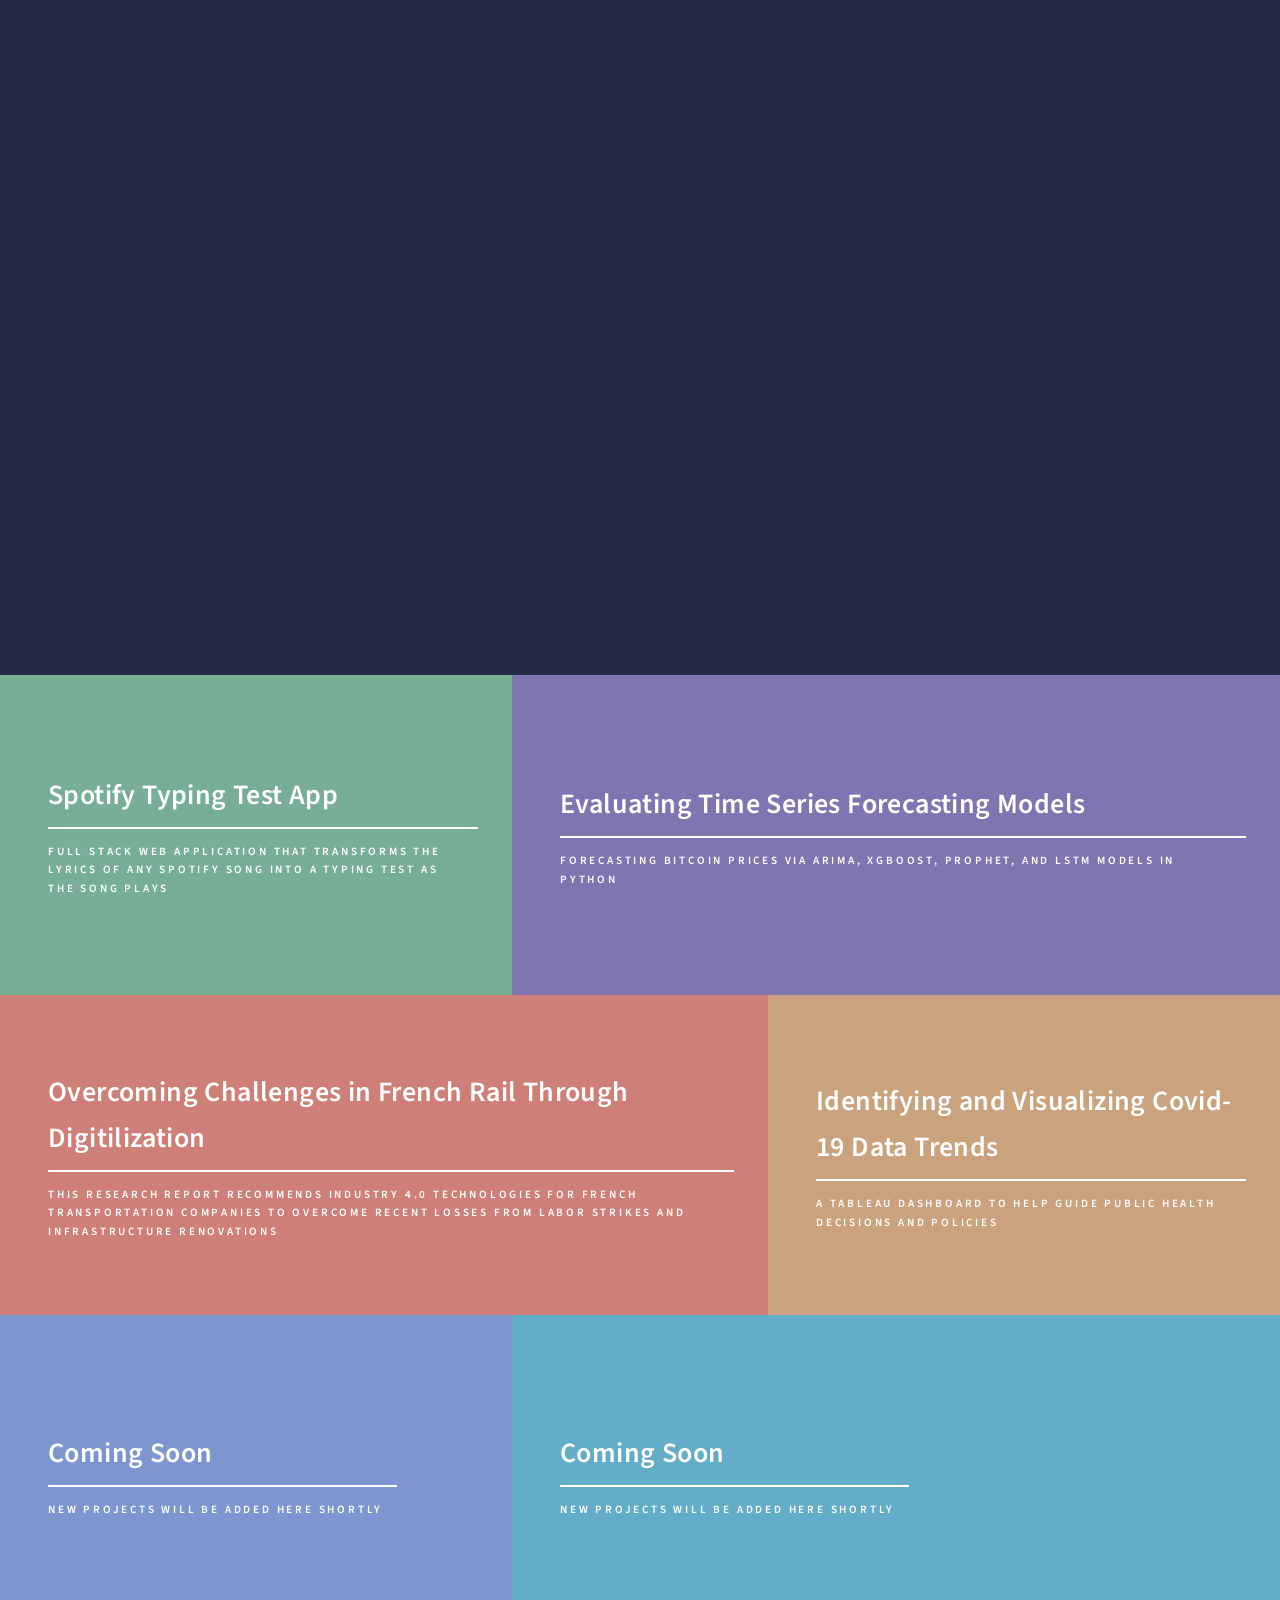
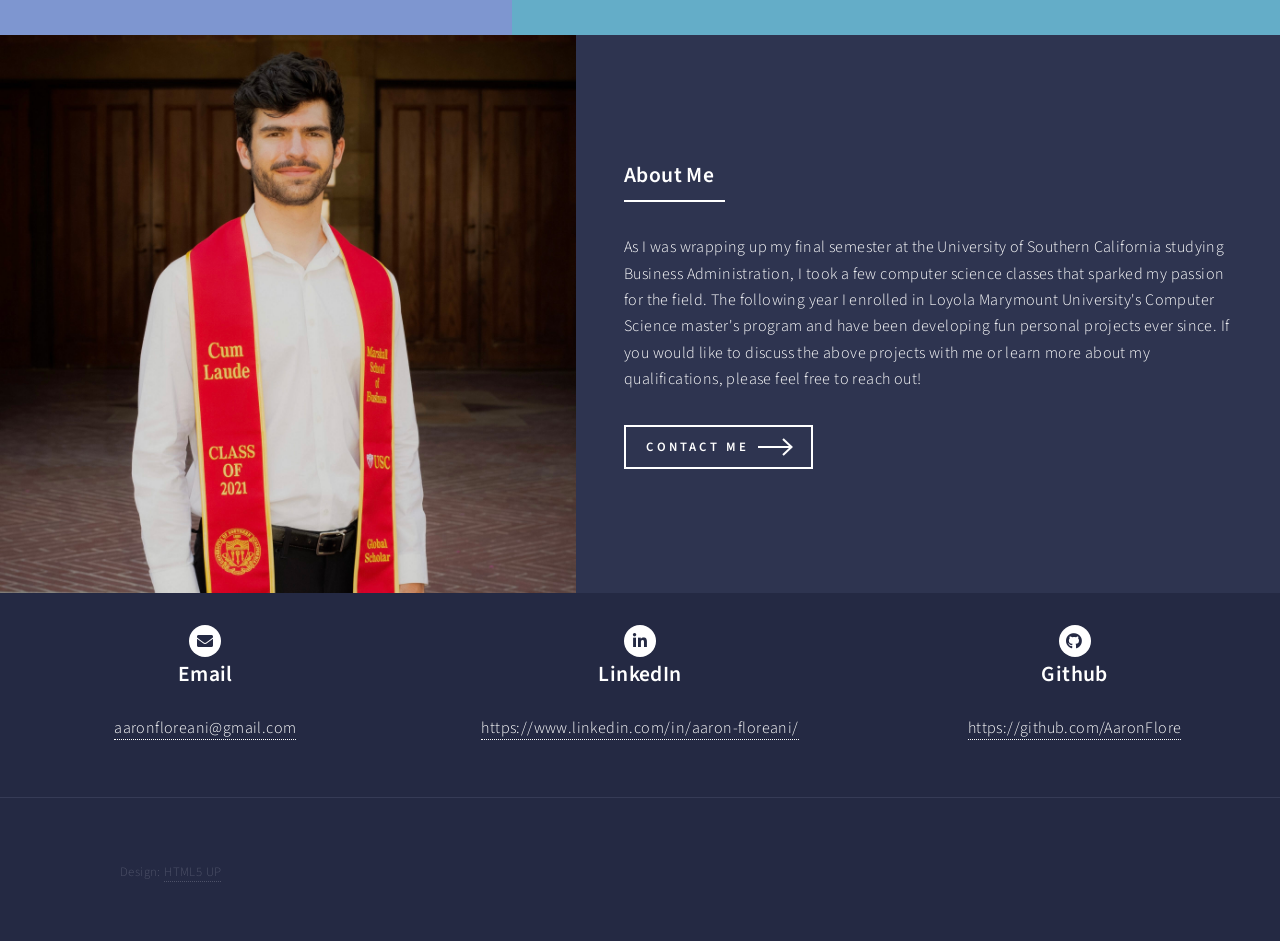
==== index.html @ c5d9a90c "updating site" ====
<!DOCTYPE HTML>
<html>
	<head>
		<title>Floreani Portfolio</title>
		<meta charset="utf-8" />
		<meta name="viewport" content="width=device-width, initial-scale=1, user-scalable=no" />
		<link rel="stylesheet" href="assets/css/main.css" />
		<noscript><link rel="stylesheet" href="assets/css/noscript.css" /></noscript>
	</head>
	<body class="is-preload">

		<!-- Wrapper -->
			<div id="wrapper">

				<!-- Header -->
					<header id="header" class="alt">
						<a href="index.html" class="logo"><strong>Aaron Floreani</strong> <span>Portfolio</span></a>
						
					</header>

				<!-- Banner -->
					<section id="banner" class="major" >
						<div class="inner">
							<span class="image" style="display: none;">
								<img src="images/vintage_computer.jpg" alt="">
							</span>
							<header class="major">
								<h1>Hi, I'm Aaron Floreani</h1>
							</header>
							<div class="content">
								<p> I'm a graduate computer science student and aspiring full stack software engineer<br />
								This is a website to exhibit my software projects and more</p>
								<ul class="actions">
									<li><a href="#one" class="button next scrolly">My Projects</a></li>
								</ul>
							</div>
						</div>
					</section>

				<!-- Main -->
					<div id="main">

						<!-- One -->
							<section id="one" class="tiles">
								<article>
									<span class="image">
										<img src="images/typing.jpg" alt="" />
									</span>
									<header class="major">
										<h3><a href="landing.html" class="link">Spotify Typing Test App</a></h3>
										<p>Full stack web application that transforms the lyrics of any Spotify song into a typing test as the song plays</p>
									</header>
								</article>
								<article>
									<span class="image">
										<img src="images/pic02.jpg" alt="" />
									</span>
									<header class="major">
										<h3><a href="landing1.html" class="link">Evaluating Time Series Forecasting Models</a></h3>
										<p>Forecasting Bitcoin Prices via ARIMA, XGBoost, Prophet, and LSTM models in Python</p>
									</header>
								</article>
								<article>
									<span class="image">
										<img src="images/pic03.jpg" alt="" />
									</span>
									<header class="major">
										<h3><a href="landing2.html" class="link"> Overcoming Challenges in French Rail Through Digitilization</a></h3>
										<p>This research report recommends Industry 4.0 technologies for French transportation companies to overcome recent losses from labor strikes and infrastructure renovations</p>
									</header>
								</article>
								<article>
									<span class="image">
										<img src="images/pic04.jpg" alt="" />
									</span>
									<header class="major">
										<h3><a href="landing3.html" class="link">Identifying and Visualizing Covid-19 Data Trends</a></h3>
										<p>A Tableau Dashboard to Help Guide Public Health Decisions and Policies</p>
									</header>
								</article>
								<article>
									<span class="image">
										<img src="images/pic06.jpg" alt="" />
									</span>
									<header class="major">
										<h3> Coming Soon </h3>
										<p>New projects will be added here shortly</p>
									</header>
								</article>
								<article>
									<span class="image">
										<img src="images/pic05.jpg" alt="" />
									</span>
									<header class="major">
										<h3> Coming Soon </h3>
										<p>New projects will be added here shortly</p>
									</header>
								</article>
							</section>

						<!-- Two -->
							<section id="two" class="spotlights">
								<section>
									<a class="image">
										<img src="images/pic12.jpg" alt="" data-position="center center" />
									</a>
									<div class="content">
										<div class="inner">
											<header class="major">
												<h3>About Me</h3>
											</header>
											<p> As I was wrapping up my final semester at the University of Southern California studying Business Administration, I took a few computer science classes that sparked my passion for the field. The following year I enrolled in Loyola Marymount University's Computer Science master's program and have been developing fun personal projects ever since. If you would like to discuss the above projects with me or learn more about my qualifications, please feel free to reach out!</p>
											<ul class="actions">
												<li><a href="#contact" class="button next scrolly">Contact Me</a></li>
											</ul>
										</div>
									</div>
								</section>
							</section>
					</div>

						<!-- Contact -->
							<section id="contact" class="wrapper style1 special fade-up">
								<div class="major">
									<header class="major">
									</header>
									<header class="major">
									</header>
									<div class="major">
										<div class="row gtr-uniform">
											<section class="col-4 col-6-medium col-12-xsmall">
												<span class="icon solid alt fa-envelope"></span>
												<h3>Email</h3>
												<a href="mailto:aaronfloreani@gmail.com">aaronfloreani@gmail.com</a>
											</section>
											<section class="col-4 col-6-medium col-12-xsmall">
												<span class="icon brands alt fa-linkedin-in"></span>
												<h3>LinkedIn</h3>
												<a href="https://www.linkedin.com/in/aaron-floreani/">https://www.linkedin.com/in/aaron-floreani/</a>
											</section>
											<section class="col-4 col-6-medium col-12-xsmall">
												<span class="icon brands alt fa-github"></span>
												<h3>Github</h3>
												<a href="https://github.com/AaronFlore"> https://github.com/AaronFlore</a>
											</section>
											<section class="content">
											</section>
										</div>
									</div>
									<header class="major">
									</header>
								</div>
							</section>
				<!-- Footer -->
					<footer id="footer">
						<div class="inner">
							<ul class="copyright">
								<li>Design: <a href="https://html5up.net">HTML5 UP</a></li>
							</ul>
						</div>
					</footer>

			</div>

		<!-- Scripts -->
			<script src="assets/js/jquery.min.js"></script>
			<script src="assets/js/jquery.scrolly.min.js"></script>
			<script src="assets/js/jquery.scrollex.min.js"></script>
			<script src="assets/js/browser.min.js"></script>
			<script src="assets/js/breakpoints.min.js"></script>
			<script src="assets/js/util.js"></script>
			<script src="assets/js/main.js"></script>

	</body>
</html>
---- assets/css/main.css ----
@import url(fontawesome-all.min.css);
@import url("https://fonts.googleapis.com/css?family=Source+Sans+Pro:300,300italic,600,600italic");

/*
	Forty by HTML5 UP
	html5up.net | @ajlkn
	Free for personal and commercial use under the CCA 3.0 license (html5up.net/license)
*/

html, body, div, span, applet, object,
iframe, h1, h2, h3, h4, h5, h6, p, blockquote,
pre, a, abbr, acronym, address, big, cite,
code, del, dfn, em, img, ins, kbd, q, s, samp,
small, strike, strong, sub, sup, tt, var, b,
u, i, center, dl, dt, dd, ol, ul, li, fieldset,
form, label, legend, table, caption, tbody,
tfoot, thead, tr, th, td, article, aside,
canvas, details, embed, figure, figcaption,
footer, header, hgroup, menu, nav, output, ruby,
section, summary, time, mark, audio, video {
	margin: 0;
	padding: 0;
	border: 0;
	font-size: 100%;
	font: inherit;
	vertical-align: baseline;}

article, aside, details, figcaption, figure,
footer, header, hgroup, menu, nav, section {
	display: block;}

body {
	line-height: 1;
}

ol, ul {
	list-style: none;
}

blockquote, q {
	quotes: none;
}

	blockquote:before, blockquote:after, q:before, q:after {
		content: '';
		content: none;
	}

table {
	border-collapse: collapse;
	border-spacing: 0;
}

body {
	-webkit-text-size-adjust: none;
}

mark {
	background-color: transparent;
	color: inherit;
}

input::-moz-focus-inner {
	border: 0;
	padding: 0;
}

input, select, textarea {
	-moz-appearance: none;
	-webkit-appearance: none;
	-ms-appearance: none;
	appearance: none;
}

/* Basic */

	@-ms-viewport {
		width: device-width;
	}

	body {
		-ms-overflow-style: scrollbar;
	}

	@media screen and (max-width: 480px) {

		html, body {
			min-width: 320px;
		}

	}

	html {
		box-sizing: border-box;
	}

	*, *:before, *:after {
		box-sizing: inherit;
	}

	body {
		background: #242943;
	}

		body.is-preload *, body.is-preload *:before, body.is-preload *:after {
			-moz-animation: none !important;
			-webkit-animation: none !important;
			-ms-animation: none !important;
			animation: none !important;
			-moz-transition: none !important;
			-webkit-transition: none !important;
			-ms-transition: none !important;
			transition: none !important;
		}

/* Type */

	body, input, select, textarea {
		color: #ffffff;
		font-family: "Source Sans Pro", Helvetica, sans-serif;
		font-size: 17pt;
		font-weight: 300;
		letter-spacing: 0.025em;
		line-height: 1.65;
	}

		@media screen and (max-width: 1680px) {

			body, input, select, textarea {
				font-size: 14pt;
			}

		}

		@media screen and (max-width: 1280px) {

			body, input, select, textarea {
				font-size: 12pt;
			}

		}

		@media screen and (max-width: 360px) {

			body, input, select, textarea {
				font-size: 11pt;
			}

		}

	a {
		-moz-transition: color 0.2s ease-in-out, border-bottom-color 0.2s ease-in-out;
		-webkit-transition: color 0.2s ease-in-out, border-bottom-color 0.2s ease-in-out;
		-ms-transition: color 0.2s ease-in-out, border-bottom-color 0.2s ease-in-out;
		transition: color 0.2s ease-in-out, border-bottom-color 0.2s ease-in-out;
		border-bottom: dotted 1px;
		color: inherit;
		text-decoration: none;
	}

		a:hover {
			border-bottom-color: transparent;
			color: #9bf1ff !important;
		}

		a:active {
			color: #53e3fb !important;
		}

	strong, b {
		color: #ffffff;
		font-weight: 600;
	}

	em, i {
		font-style: italic;
	}

	p {
		margin: 0 0 2em 0;
	}

	h1, h2, h3, h4, h5, h6 {
		color: #ffffff;
		font-weight: 600;
		line-height: 1.65;
		margin: 0 0 1em 0;
	}

		h1 a, h2 a, h3 a, h4 a, h5 a, h6 a {
			color: inherit;
			border-bottom: 0;
		}

	h1 {
		font-size: 2.5em;
	}

	h2 {
		font-size: 1.75em;
	}

	h3 {
		font-size: 1.35em;
	}

	h4 {
		font-size: 1.1em;
	}

	h5 {
		font-size: 0.9em;
	}

	h6 {
		font-size: 0.7em;
	}

	@media screen and (max-width: 736px) {

		h1 {
			font-size: 2em;
		}

		h2 {
			font-size: 1.5em;
		}

		h3 {
			font-size: 1.25em;
		}

	}

	sub {
		font-size: 0.8em;
		position: relative;
		top: 0.5em;
	}

	sup {
		font-size: 0.8em;
		position: relative;
		top: -0.5em;
	}

	blockquote {
		border-left: solid 4px rgba(212, 212, 255, 0.1);
		font-style: italic;
		margin: 0 0 2em 0;
		padding: 0.5em 0 0.5em 2em;
	}

	code {
		background: rgba(212, 212, 255, 0.035);
		font-family: "Courier New", monospace;
		font-size: 0.9em;
		margin: 0 0.25em;
		padding: 0.25em 0.65em;
	}

	pre {
		-webkit-overflow-scrolling: touch;
		font-family: "Courier New", monospace;
		font-size: 0.9em;
		margin: 0 0 2em 0;
	}

		pre code {
			display: block;
			line-height: 1.75;
			padding: 1em 1.5em;
			overflow-x: auto;
		}

	hr {
		border: 0;
		border-bottom: solid 1px rgba(212, 212, 255, 0.1);
		margin: 2em 0;
	}

		hr.major {
			margin: 3em 0;
		}

	.align-left {
		text-align: left;
	}

	.align-center {
		text-align: center;
	}

	.align-right {
		text-align: right;
	}

/* Row */

	.row {
		display: flex;
		flex-wrap: wrap;
		box-sizing: border-box;
		align-items: stretch;
	}

		.row > * {
			box-sizing: border-box;
		}

		.row.gtr-uniform > * > :last-child {
			margin-bottom: 0;
		}

		.row.aln-left {
			justify-content: flex-start;
		}

		.row.aln-center {
			justify-content: center;
		}

		.row.aln-right {
			justify-content: flex-end;
		}

		.row.aln-top {
			align-items: flex-start;
		}

		.row.aln-middle {
			align-items: center;
		}

		.row.aln-bottom {
			align-items: flex-end;
		}

		.row > .imp {
			order: -1;
		}

		.row > .col-1 {
			width: 8.33333%;
		}

		.row > .off-1 {
			margin-left: 8.33333%;
		}

		.row > .col-2 {
			width: 16.66667%;
		}

		.row > .off-2 {
			margin-left: 16.66667%;
		}

		.row > .col-3 {
			width: 25%;
		}

		.row > .off-3 {
			margin-left: 25%;
		}

		.row > .col-4 {
			width: 33.33333%;
		}

		.row > .off-4 {
			margin-left: 33.33333%;
		}

		.row > .col-5 {
			width: 41.66667%;
		}

		.row > .off-5 {
			margin-left: 41.66667%;
		}

		.row > .col-6 {
			width: 50%;
		}

		.row > .off-6 {
			margin-left: 50%;
		}

		.row > .col-7 {
			width: 58.33333%;
		}

		.row > .off-7 {
			margin-left: 58.33333%;
		}

		.row > .col-8 {
			width: 66.66667%;
		}

		.row > .off-8 {
			margin-left: 66.66667%;
		}

		.row > .col-9 {
			width: 75%;
		}

		.row > .off-9 {
			margin-left: 75%;
		}

		.row > .col-10 {
			width: 83.33333%;
		}

		.row > .off-10 {
			margin-left: 83.33333%;
		}

		.row > .col-11 {
			width: 91.66667%;
		}

		.row > .off-11 {
			margin-left: 91.66667%;
		}

		.row > .col-12 {
			width: 100%;
		}

		.row > .off-12 {
			margin-left: 100%;
		}

		.row.gtr-0 {
			margin-top: 0;
			margin-left: 0em;
		}

			.row.gtr-0 > * {
				padding: 0 0 0 0em;
			}

			.row.gtr-0.gtr-uniform {
				margin-top: 0em;
			}

				.row.gtr-0.gtr-uniform > * {
					padding-top: 0em;
				}

		.row.gtr-25 {
			margin-top: 0;
			margin-left: -0.5em;
		}

			.row.gtr-25 > * {
				padding: 0 0 0 0.5em;
			}

			.row.gtr-25.gtr-uniform {
				margin-top: -0.5em;
			}

				.row.gtr-25.gtr-uniform > * {
					padding-top: 0.5em;
				}

		.row.gtr-50 {
			margin-top: 0;
			margin-left: -1em;
		}

			.row.gtr-50 > * {
				padding: 0 0 0 1em;
			}

			.row.gtr-50.gtr-uniform {
				margin-top: -1em;
			}

				.row.gtr-50.gtr-uniform > * {
					padding-top: 1em;
				}

		.row {
			margin-top: 0;
			margin-left: -2em;
		}

			.row > * {
				padding: 0 0 0 2em;
			}

			.row.gtr-uniform {
				margin-top: -2em;
			}

				.row.gtr-uniform > * {
					padding-top: 2em;
				}

		.row.gtr-150 {
			margin-top: 0;
			margin-left: -3em;
		}

			.row.gtr-150 > * {
				padding: 0 0 0 3em;
			}

			.row.gtr-150.gtr-uniform {
				margin-top: -3em;
			}

				.row.gtr-150.gtr-uniform > * {
					padding-top: 3em;
				}

		.row.gtr-200 {
			margin-top: 0;
			margin-left: -4em;
		}

			.row.gtr-200 > * {
				padding: 0 0 0 4em;
			}

			.row.gtr-200.gtr-uniform {
				margin-top: -4em;
			}

				.row.gtr-200.gtr-uniform > * {
					padding-top: 4em;
				}

		@media screen and (max-width: 1680px) {

			.row {
				display: flex;
				flex-wrap: wrap;
				box-sizing: border-box;
				align-items: stretch;
			}

				.row > * {
					box-sizing: border-box;
				}

				.row.gtr-uniform > * > :last-child {
					margin-bottom: 0;
				}

				.row.aln-left {
					justify-content: flex-start;
				}

				.row.aln-center {
					justify-content: center;
				}

				.row.aln-right {
					justify-content: flex-end;
				}

				.row.aln-top {
					align-items: flex-start;
				}

				.row.aln-middle {
					align-items: center;
				}

				.row.aln-bottom {
					align-items: flex-end;
				}

				.row > .imp-xlarge {
					order: -1;
				}

				.row > .col-1-xlarge {
					width: 8.33333%;
				}

				.row > .off-1-xlarge {
					margin-left: 8.33333%;
				}

				.row > .col-2-xlarge {
					width: 16.66667%;
				}

				.row > .off-2-xlarge {
					margin-left: 16.66667%;
				}

				.row > .col-3-xlarge {
					width: 25%;
				}

				.row > .off-3-xlarge {
					margin-left: 25%;
				}

				.row > .col-4-xlarge {
					width: 33.33333%;
				}

				.row > .off-4-xlarge {
					margin-left: 33.33333%;
				}

				.row > .col-5-xlarge {
					width: 41.66667%;
				}

				.row > .off-5-xlarge {
					margin-left: 41.66667%;
				}

				.row > .col-6-xlarge {
					width: 50%;
				}

				.row > .off-6-xlarge {
					margin-left: 50%;
				}

				.row > .col-7-xlarge {
					width: 58.33333%;
				}

				.row > .off-7-xlarge {
					margin-left: 58.33333%;
				}

				.row > .col-8-xlarge {
					width: 66.66667%;
				}

				.row > .off-8-xlarge {
					margin-left: 66.66667%;
				}

				.row > .col-9-xlarge {
					width: 75%;
				}

				.row > .off-9-xlarge {
					margin-left: 75%;
				}

				.row > .col-10-xlarge {
					width: 83.33333%;
				}

				.row > .off-10-xlarge {
					margin-left: 83.33333%;
				}

				.row > .col-11-xlarge {
					width: 91.66667%;
				}

				.row > .off-11-xlarge {
					margin-left: 91.66667%;
				}

				.row > .col-12-xlarge {
					width: 100%;
				}

				.row > .off-12-xlarge {
					margin-left: 100%;
				}

				.row.gtr-0 {
					margin-top: 0;
					margin-left: 0em;
				}

					.row.gtr-0 > * {
						padding: 0 0 0 0em;
					}

					.row.gtr-0.gtr-uniform {
						margin-top: 0em;
					}

						.row.gtr-0.gtr-uniform > * {
							padding-top: 0em;
						}

				.row.gtr-25 {
					margin-top: 0;
					margin-left: -0.5em;
				}

					.row.gtr-25 > * {
						padding: 0 0 0 0.5em;
					}

					.row.gtr-25.gtr-uniform {
						margin-top: -0.5em;
					}

						.row.gtr-25.gtr-uniform > * {
							padding-top: 0.5em;
						}

				.row.gtr-50 {
					margin-top: 0;
					margin-left: -1em;
				}

					.row.gtr-50 > * {
						padding: 0 0 0 1em;
					}

					.row.gtr-50.gtr-uniform {
						margin-top: -1em;
					}

						.row.gtr-50.gtr-uniform > * {
							padding-top: 1em;
						}

				.row {
					margin-top: 0;
					margin-left: -2em;
				}

					.row > * {
						padding: 0 0 0 2em;
					}

					.row.gtr-uniform {
						margin-top: -2em;
					}

						.row.gtr-uniform > * {
							padding-top: 2em;
						}

				.row.gtr-150 {
					margin-top: 0;
					margin-left: -3em;
				}

					.row.gtr-150 > * {
						padding: 0 0 0 3em;
					}

					.row.gtr-150.gtr-uniform {
						margin-top: -3em;
					}

						.row.gtr-150.gtr-uniform > * {
							padding-top: 3em;
						}

				.row.gtr-200 {
					margin-top: 0;
					margin-left: -4em;
				}

					.row.gtr-200 > * {
						padding: 0 0 0 4em;
					}

					.row.gtr-200.gtr-uniform {
						margin-top: -4em;
					}

						.row.gtr-200.gtr-uniform > * {
							padding-top: 4em;
						}

		}

		@media screen and (max-width: 1280px) {

			.row {
				display: flex;
				flex-wrap: wrap;
				box-sizing: border-box;
				align-items: stretch;
			}

				.row > * {
					box-sizing: border-box;
				}

				.row.gtr-uniform > * > :last-child {
					margin-bottom: 0;
				}

				.row.aln-left {
					justify-content: flex-start;
				}

				.row.aln-center {
					justify-content: center;
				}

				.row.aln-right {
					justify-content: flex-end;
				}

				.row.aln-top {
					align-items: flex-start;
				}

				.row.aln-middle {
					align-items: center;
				}

				.row.aln-bottom {
					align-items: flex-end;
				}

				.row > .imp-large {
					order: -1;
				}

				.row > .col-1-large {
					width: 8.33333%;
				}

				.row > .off-1-large {
					margin-left: 8.33333%;
				}

				.row > .col-2-large {
					width: 16.66667%;
				}

				.row > .off-2-large {
					margin-left: 16.66667%;
				}

				.row > .col-3-large {
					width: 25%;
				}

				.row > .off-3-large {
					margin-left: 25%;
				}

				.row > .col-4-large {
					width: 33.33333%;
				}

				.row > .off-4-large {
					margin-left: 33.33333%;
				}

				.row > .col-5-large {
					width: 41.66667%;
				}

				.row > .off-5-large {
					margin-left: 41.66667%;
				}

				.row > .col-6-large {
					width: 50%;
				}

				.row > .off-6-large {
					margin-left: 50%;
				}

				.row > .col-7-large {
					width: 58.33333%;
				}

				.row > .off-7-large {
					margin-left: 58.33333%;
				}

				.row > .col-8-large {
					width: 66.66667%;
				}

				.row > .off-8-large {
					margin-left: 66.66667%;
				}

				.row > .col-9-large {
					width: 75%;
				}

				.row > .off-9-large {
					margin-left: 75%;
				}

				.row > .col-10-large {
					width: 83.33333%;
				}

				.row > .off-10-large {
					margin-left: 83.33333%;
				}

				.row > .col-11-large {
					width: 91.66667%;
				}

				.row > .off-11-large {
					margin-left: 91.66667%;
				}

				.row > .col-12-large {
					width: 100%;
				}

				.row > .off-12-large {
					margin-left: 100%;
				}

				.row.gtr-0 {
					margin-top: 0;
					margin-left: 0em;
				}

					.row.gtr-0 > * {
						padding: 0 0 0 0em;
					}

					.row.gtr-0.gtr-uniform {
						margin-top: 0em;
					}

						.row.gtr-0.gtr-uniform > * {
							padding-top: 0em;
						}

				.row.gtr-25 {
					margin-top: 0;
					margin-left: -0.375em;
				}

					.row.gtr-25 > * {
						padding: 0 0 0 0.375em;
					}

					.row.gtr-25.gtr-uniform {
						margin-top: -0.375em;
					}

						.row.gtr-25.gtr-uniform > * {
							padding-top: 0.375em;
						}

				.row.gtr-50 {
					margin-top: 0;
					margin-left: -0.75em;
				}

					.row.gtr-50 > * {
						padding: 0 0 0 0.75em;
					}

					.row.gtr-50.gtr-uniform {
						margin-top: -0.75em;
					}

						.row.gtr-50.gtr-uniform > * {
							padding-top: 0.75em;
						}

				.row {
					margin-top: 0;
					margin-left: -1.5em;
				}

					.row > * {
						padding: 0 0 0 1.5em;
					}

					.row.gtr-uniform {
						margin-top: -1.5em;
					}

						.row.gtr-uniform > * {
							padding-top: 1.5em;
						}

				.row.gtr-150 {
					margin-top: 0;
					margin-left: -2.25em;
				}

					.row.gtr-150 > * {
						padding: 0 0 0 2.25em;
					}

					.row.gtr-150.gtr-uniform {
						margin-top: -2.25em;
					}

						.row.gtr-150.gtr-uniform > * {
							padding-top: 2.25em;
						}

				.row.gtr-200 {
					margin-top: 0;
					margin-left: -3em;
				}

					.row.gtr-200 > * {
						padding: 0 0 0 3em;
					}

					.row.gtr-200.gtr-uniform {
						margin-top: -3em;
					}

						.row.gtr-200.gtr-uniform > * {
							padding-top: 3em;
						}

		}

		@media screen and (max-width: 980px) {

			.row {
				display: flex;
				flex-wrap: wrap;
				box-sizing: border-box;
				align-items: stretch;
			}

				.row > * {
					box-sizing: border-box;
				}

				.row.gtr-uniform > * > :last-child {
					margin-bottom: 0;
				}

				.row.aln-left {
					justify-content: flex-start;
				}

				.row.aln-center {
					justify-content: center;
				}

				.row.aln-right {
					justify-content: flex-end;
				}

				.row.aln-top {
					align-items: flex-start;
				}

				.row.aln-middle {
					align-items: center;
				}

				.row.aln-bottom {
					align-items: flex-end;
				}

				.row > .imp-medium {
					order: -1;
				}

				.row > .col-1-medium {
					width: 8.33333%;
				}

				.row > .off-1-medium {
					margin-left: 8.33333%;
				}

				.row > .col-2-medium {
					width: 16.66667%;
				}

				.row > .off-2-medium {
					margin-left: 16.66667%;
				}

				.row > .col-3-medium {
					width: 25%;
				}

				.row > .off-3-medium {
					margin-left: 25%;
				}

				.row > .col-4-medium {
					width: 33.33333%;
				}

				.row > .off-4-medium {
					margin-left: 33.33333%;
				}

				.row > .col-5-medium {
					width: 41.66667%;
				}

				.row > .off-5-medium {
					margin-left: 41.66667%;
				}

				.row > .col-6-medium {
					width: 50%;
				}

				.row > .off-6-medium {
					margin-left: 50%;
				}

				.row > .col-7-medium {
					width: 58.33333%;
				}

				.row > .off-7-medium {
					margin-left: 58.33333%;
				}

				.row > .col-8-medium {
					width: 66.66667%;
				}

				.row > .off-8-medium {
					margin-left: 66.66667%;
				}

				.row > .col-9-medium {
					width: 75%;
				}

				.row > .off-9-medium {
					margin-left: 75%;
				}

				.row > .col-10-medium {
					width: 83.33333%;
				}

				.row > .off-10-medium {
					margin-left: 83.33333%;
				}

				.row > .col-11-medium {
					width: 91.66667%;
				}

				.row > .off-11-medium {
					margin-left: 91.66667%;
				}

				.row > .col-12-medium {
					width: 100%;
				}

				.row > .off-12-medium {
					margin-left: 100%;
				}

				.row.gtr-0 {
					margin-top: 0;
					margin-left: 0em;
				}

					.row.gtr-0 > * {
						padding: 0 0 0 0em;
					}

					.row.gtr-0.gtr-uniform {
						margin-top: 0em;
					}

						.row.gtr-0.gtr-uniform > * {
							padding-top: 0em;
						}

				.row.gtr-25 {
					margin-top: 0;
					margin-left: -0.375em;
				}

					.row.gtr-25 > * {
						padding: 0 0 0 0.375em;
					}

					.row.gtr-25.gtr-uniform {
						margin-top: -0.375em;
					}

						.row.gtr-25.gtr-uniform > * {
							padding-top: 0.375em;
						}

				.row.gtr-50 {
					margin-top: 0;
					margin-left: -0.75em;
				}

					.row.gtr-50 > * {
						padding: 0 0 0 0.75em;
					}

					.row.gtr-50.gtr-uniform {
						margin-top: -0.75em;
					}

						.row.gtr-50.gtr-uniform > * {
							padding-top: 0.75em;
						}

				.row {
					margin-top: 0;
					margin-left: -1.5em;
				}

					.row > * {
						padding: 0 0 0 1.5em;
					}

					.row.gtr-uniform {
						margin-top: -1.5em;
					}

						.row.gtr-uniform > * {
							padding-top: 1.5em;
						}

				.row.gtr-150 {
					margin-top: 0;
					margin-left: -2.25em;
				}

					.row.gtr-150 > * {
						padding: 0 0 0 2.25em;
					}

					.row.gtr-150.gtr-uniform {
						margin-top: -2.25em;
					}

						.row.gtr-150.gtr-uniform > * {
							padding-top: 2.25em;
						}

				.row.gtr-200 {
					margin-top: 0;
					margin-left: -3em;
				}

					.row.gtr-200 > * {
						padding: 0 0 0 3em;
					}

					.row.gtr-200.gtr-uniform {
						margin-top: -3em;
					}

						.row.gtr-200.gtr-uniform > * {
							padding-top: 3em;
						}

		}

		@media screen and (max-width: 736px) {

			.row {
				display: flex;
				flex-wrap: wrap;
				box-sizing: border-box;
				align-items: stretch;
			}

				.row > * {
					box-sizing: border-box;
				}

				.row.gtr-uniform > * > :last-child {
					margin-bottom: 0;
				}

				.row.aln-left {
					justify-content: flex-start;
				}

				.row.aln-center {
					justify-content: center;
				}

				.row.aln-right {
					justify-content: flex-end;
				}

				.row.aln-top {
					align-items: flex-start;
				}

				.row.aln-middle {
					align-items: center;
				}

				.row.aln-bottom {
					align-items: flex-end;
				}

				.row > .imp-small {
					order: -1;
				}

				.row > .col-1-small {
					width: 8.33333%;
				}

				.row > .off-1-small {
					margin-left: 8.33333%;
				}

				.row > .col-2-small {
					width: 16.66667%;
				}

				.row > .off-2-small {
					margin-left: 16.66667%;
				}

				.row > .col-3-small {
					width: 25%;
				}

				.row > .off-3-small {
					margin-left: 25%;
				}

				.row > .col-4-small {
					width: 33.33333%;
				}

				.row > .off-4-small {
					margin-left: 33.33333%;
				}

				.row > .col-5-small {
					width: 41.66667%;
				}

				.row > .off-5-small {
					margin-left: 41.66667%;
				}

				.row > .col-6-small {
					width: 50%;
				}

				.row > .off-6-small {
					margin-left: 50%;
				}

				.row > .col-7-small {
					width: 58.33333%;
				}

				.row > .off-7-small {
					margin-left: 58.33333%;
				}

				.row > .col-8-small {
					width: 66.66667%;
				}

				.row > .off-8-small {
					margin-left: 66.66667%;
				}

				.row > .col-9-small {
					width: 75%;
				}

				.row > .off-9-small {
					margin-left: 75%;
				}

				.row > .col-10-small {
					width: 83.33333%;
				}

				.row > .off-10-small {
					margin-left: 83.33333%;
				}

				.row > .col-11-small {
					width: 91.66667%;
				}

				.row > .off-11-small {
					margin-left: 91.66667%;
				}

				.row > .col-12-small {
					width: 100%;
				}

				.row > .off-12-small {
					margin-left: 100%;
				}

				.row.gtr-0 {
					margin-top: 0;
					margin-left: 0em;
				}

					.row.gtr-0 > * {
						padding: 0 0 0 0em;
					}

					.row.gtr-0.gtr-uniform {
						margin-top: 0em;
					}

						.row.gtr-0.gtr-uniform > * {
							padding-top: 0em;
						}

				.row.gtr-25 {
					margin-top: 0;
					margin-left: -0.3125em;
				}

					.row.gtr-25 > * {
						padding: 0 0 0 0.3125em;
					}

					.row.gtr-25.gtr-uniform {
						margin-top: -0.3125em;
					}

						.row.gtr-25.gtr-uniform > * {
							padding-top: 0.3125em;
						}

				.row.gtr-50 {
					margin-top: 0;
					margin-left: -0.625em;
				}

					.row.gtr-50 > * {
						padding: 0 0 0 0.625em;
					}

					.row.gtr-50.gtr-uniform {
						margin-top: -0.625em;
					}

						.row.gtr-50.gtr-uniform > * {
							padding-top: 0.625em;
						}

				.row {
					margin-top: 0;
					margin-left: -1.25em;
				}

					.row > * {
						padding: 0 0 0 1.25em;
					}

					.row.gtr-uniform {
						margin-top: -1.25em;
					}

						.row.gtr-uniform > * {
							padding-top: 1.25em;
						}

				.row.gtr-150 {
					margin-top: 0;
					margin-left: -1.875em;
				}

					.row.gtr-150 > * {
						padding: 0 0 0 1.875em;
					}

					.row.gtr-150.gtr-uniform {
						margin-top: -1.875em;
					}

						.row.gtr-150.gtr-uniform > * {
							padding-top: 1.875em;
						}

				.row.gtr-200 {
					margin-top: 0;
					margin-left: -2.5em;
				}

					.row.gtr-200 > * {
						padding: 0 0 0 2.5em;
					}

					.row.gtr-200.gtr-uniform {
						margin-top: -2.5em;
					}

						.row.gtr-200.gtr-uniform > * {
							padding-top: 2.5em;
						}

		}

		@media screen and (max-width: 480px) {

			.row {
				display: flex;
				flex-wrap: wrap;
				box-sizing: border-box;
				align-items: stretch;
			}

				.row > * {
					box-sizing: border-box;
				}

				.row.gtr-uniform > * > :last-child {
					margin-bottom: 0;
				}

				.row.aln-left {
					justify-content: flex-start;
				}

				.row.aln-center {
					justify-content: center;
				}

				.row.aln-right {
					justify-content: flex-end;
				}

				.row.aln-top {
					align-items: flex-start;
				}

				.row.aln-middle {
					align-items: center;
				}

				.row.aln-bottom {
					align-items: flex-end;
				}

				.row > .imp-xsmall {
					order: -1;
				}

				.row > .col-1-xsmall {
					width: 8.33333%;
				}

				.row > .off-1-xsmall {
					margin-left: 8.33333%;
				}

				.row > .col-2-xsmall {
					width: 16.66667%;
				}

				.row > .off-2-xsmall {
					margin-left: 16.66667%;
				}

				.row > .col-3-xsmall {
					width: 25%;
				}

				.row > .off-3-xsmall {
					margin-left: 25%;
				}

				.row > .col-4-xsmall {
					width: 33.33333%;
				}

				.row > .off-4-xsmall {
					margin-left: 33.33333%;
				}

				.row > .col-5-xsmall {
					width: 41.66667%;
				}

				.row > .off-5-xsmall {
					margin-left: 41.66667%;
				}

				.row > .col-6-xsmall {
					width: 50%;
				}

				.row > .off-6-xsmall {
					margin-left: 50%;
				}

				.row > .col-7-xsmall {
					width: 58.33333%;
				}

				.row > .off-7-xsmall {
					margin-left: 58.33333%;
				}

				.row > .col-8-xsmall {
					width: 66.66667%;
				}

				.row > .off-8-xsmall {
					margin-left: 66.66667%;
				}

				.row > .col-9-xsmall {
					width: 75%;
				}

				.row > .off-9-xsmall {
					margin-left: 75%;
				}

				.row > .col-10-xsmall {
					width: 83.33333%;
				}

				.row > .off-10-xsmall {
					margin-left: 83.33333%;
				}

				.row > .col-11-xsmall {
					width: 91.66667%;
				}

				.row > .off-11-xsmall {
					margin-left: 91.66667%;
				}

				.row > .col-12-xsmall {
					width: 100%;
				}

				.row > .off-12-xsmall {
					margin-left: 100%;
				}

				.row.gtr-0 {
					margin-top: 0;
					margin-left: 0em;
				}

					.row.gtr-0 > * {
						padding: 0 0 0 0em;
					}

					.row.gtr-0.gtr-uniform {
						margin-top: 0em;
					}

						.row.gtr-0.gtr-uniform > * {
							padding-top: 0em;
						}

				.row.gtr-25 {
					margin-top: 0;
					margin-left: -0.3125em;
				}

					.row.gtr-25 > * {
						padding: 0 0 0 0.3125em;
					}

					.row.gtr-25.gtr-uniform {
						margin-top: -0.3125em;
					}

						.row.gtr-25.gtr-uniform > * {
							padding-top: 0.3125em;
						}

				.row.gtr-50 {
					margin-top: 0;
					margin-left: -0.625em;
				}

					.row.gtr-50 > * {
						padding: 0 0 0 0.625em;
					}

					.row.gtr-50.gtr-uniform {
						margin-top: -0.625em;
					}

						.row.gtr-50.gtr-uniform > * {
							padding-top: 0.625em;
						}

				.row {
					margin-top: 0;
					margin-left: -1.25em;
				}

					.row > * {
						padding: 0 0 0 1.25em;
					}

					.row.gtr-uniform {
						margin-top: -1.25em;
					}

						.row.gtr-uniform > * {
							padding-top: 1.25em;
						}

				.row.gtr-150 {
					margin-top: 0;
					margin-left: -1.875em;
				}

					.row.gtr-150 > * {
						padding: 0 0 0 1.875em;
					}

					.row.gtr-150.gtr-uniform {
						margin-top: -1.875em;
					}

						.row.gtr-150.gtr-uniform > * {
							padding-top: 1.875em;
						}

				.row.gtr-200 {
					margin-top: 0;
					margin-left: -2.5em;
				}

					.row.gtr-200 > * {
						padding: 0 0 0 2.5em;
					}

					.row.gtr-200.gtr-uniform {
						margin-top: -2.5em;
					}

						.row.gtr-200.gtr-uniform > * {
							padding-top: 2.5em;
						}

		}

/* Section/Article */

	section.special, article.special {
		text-align: center;
	}

	header.major {
		width: -moz-max-content;
		width: -webkit-max-content;
		width: -ms-max-content;
		width: max-content;
		margin-bottom: 2em;
	}

		header.major > :first-child {
			margin-bottom: 0;
			width: calc(100% + 0.5em);
		}

			header.major > :first-child:after {
				content: '';
				background-color: #ffffff;
				display: block;
				height: 2px;
				margin: 0.325em 0 0.5em 0;
				width: 100%;
			}

		header.major > p {
			font-size: 0.7em;
			font-weight: 600;
			letter-spacing: 0.25em;
			margin-bottom: 0;
			text-transform: uppercase;
		}

		body.is-ie header.major > :first-child:after {
			max-width: 9em;
		}

		body.is-ie header.major > h1:after {
			max-width: 100% !important;
		}

	@media screen and (max-width: 736px) {

		header.major > p br {
			display: none;
		}

	}

/* Form */

	form {
		margin: 0 0 2em 0;
	}

		form > :last-child {
			margin-bottom: 0;
		}

		form > .fields {
			display: -moz-flex;
			display: -webkit-flex;
			display: -ms-flex;
			display: flex;
			-moz-flex-wrap: wrap;
			-webkit-flex-wrap: wrap;
			-ms-flex-wrap: wrap;
			flex-wrap: wrap;
			width: calc(100% + 3em);
			margin: -1.5em 0 2em -1.5em;
		}

			form > .fields > .field {
				-moz-flex-grow: 0;
				-webkit-flex-grow: 0;
				-ms-flex-grow: 0;
				flex-grow: 0;
				-moz-flex-shrink: 0;
				-webkit-flex-shrink: 0;
				-ms-flex-shrink: 0;
				flex-shrink: 0;
				padding: 1.5em 0 0 1.5em;
				width: calc(100% - 1.5em);
			}

				form > .fields > .field.half {
					width: calc(50% - 0.75em);
				}

				form > .fields > .field.third {
					width: calc(100%/3 - 0.5em);
				}

				form > .fields > .field.quarter {
					width: calc(25% - 0.375em);
				}

		@media screen and (max-width: 480px) {

			form > .fields {
				width: calc(100% + 3em);
				margin: -1.5em 0 2em -1.5em;
			}

				form > .fields > .field {
					padding: 1.5em 0 0 1.5em;
					width: calc(100% - 1.5em);
				}

					form > .fields > .field.half {
						width: calc(100% - 1.5em);
					}

					form > .fields > .field.third {
						width: calc(100% - 1.5em);
					}

					form > .fields > .field.quarter {
						width: calc(100% - 1.5em);
					}

		}

	label {
		color: #ffffff;
		display: block;
		font-size: 0.8em;
		font-weight: 600;
		letter-spacing: 0.25em;
		margin: 0 0 1em 0;
		text-transform: uppercase;
	}

	input[type="text"],
	input[type="password"],
	input[type="email"],
	input[type="tel"],
	input[type="search"],
	input[type="url"],
	select,
	textarea {
		-moz-appearance: none;
		-webkit-appearance: none;
		-ms-appearance: none;
		appearance: none;
		background: rgba(212, 212, 255, 0.035);
		border: none;
		border-radius: 0;
		color: inherit;
		display: block;
		outline: 0;
		padding: 0 1em;
		text-decoration: none;
		width: 100%;
	}

		input[type="text"]:invalid,
		input[type="password"]:invalid,
		input[type="email"]:invalid,
		input[type="tel"]:invalid,
		input[type="search"]:invalid,
		input[type="url"]:invalid,
		select:invalid,
		textarea:invalid {
			box-shadow: none;
		}

		input[type="text"]:focus,
		input[type="password"]:focus,
		input[type="email"]:focus,
		input[type="tel"]:focus,
		input[type="search"]:focus,
		input[type="url"]:focus,
		select:focus,
		textarea:focus {
			border-color: #9bf1ff;
			box-shadow: 0 0 0 2px #9bf1ff;
		}

	select {
		background-image: url("data:image/svg+xml;charset=utf8,%3Csvg xmlns='http://www.w3.org/2000/svg' width='40' height='40' preserveAspectRatio='none' viewBox='0 0 40 40'%3E%3Cpath d='M9.4,12.3l10.4,10.4l10.4-10.4c0.2-0.2,0.5-0.4,0.9-0.4c0.3,0,0.6,0.1,0.9,0.4l3.3,3.3c0.2,0.2,0.4,0.5,0.4,0.9 c0,0.4-0.1,0.6-0.4,0.9L20.7,31.9c-0.2,0.2-0.5,0.4-0.9,0.4c-0.3,0-0.6-0.1-0.9-0.4L4.3,17.3c-0.2-0.2-0.4-0.5-0.4-0.9 c0-0.4,0.1-0.6,0.4-0.9l3.3-3.3c0.2-0.2,0.5-0.4,0.9-0.4S9.1,12.1,9.4,12.3z' fill='rgba(212, 212, 255, 0.1)' /%3E%3C/svg%3E");
		background-size: 1.25rem;
		background-repeat: no-repeat;
		background-position: calc(100% - 1rem) center;
		height: 2.75em;
		padding-right: 2.75em;
		text-overflow: ellipsis;
	}

		select option {
			color: #ffffff;
			background: #242943;
		}

		select:focus::-ms-value {
			background-color: transparent;
		}

		select::-ms-expand {
			display: none;
		}

	input[type="text"],
	input[type="password"],
	input[type="email"],
	input[type="tel"],
	input[type="search"],
	input[type="url"],
	select {
		height: 2.75em;
	}

	textarea {
		padding: 0.75em 1em;
	}

	input[type="checkbox"],
	input[type="radio"] {
		-moz-appearance: none;
		-webkit-appearance: none;
		-ms-appearance: none;
		appearance: none;
		display: block;
		float: left;
		margin-right: -2em;
		opacity: 0;
		width: 1em;
		z-index: -1;
	}

		input[type="checkbox"] + label,
		input[type="radio"] + label {
			text-decoration: none;
			color: #ffffff;
			cursor: pointer;
			display: inline-block;
			font-weight: 300;
			padding-left: 2.65em;
			padding-right: 0.75em;
			position: relative;
		}

			input[type="checkbox"] + label:before,
			input[type="radio"] + label:before {
				-moz-osx-font-smoothing: grayscale;
				-webkit-font-smoothing: antialiased;
				display: inline-block;
				font-style: normal;
				font-variant: normal;
				text-rendering: auto;
				line-height: 1;
				text-transform: none !important;
				font-family: 'Font Awesome 5 Free';
				font-weight: 900;
			}

			input[type="checkbox"] + label:before,
			input[type="radio"] + label:before {
				background: rgba(212, 212, 255, 0.035);
				content: '';
				display: inline-block;
				font-size: 0.8em;
				height: 2.0625em;
				left: 0;
				letter-spacing: 0;
				line-height: 2.0625em;
				position: absolute;
				text-align: center;
				top: 0;
				width: 2.0625em;
			}

		input[type="checkbox"]:checked + label:before,
		input[type="radio"]:checked + label:before {
			background: #ffffff;
			border-color: #9bf1ff;
			content: '\f00c';
			color: #242943;
		}

		input[type="checkbox"]:focus + label:before,
		input[type="radio"]:focus + label:before {
			box-shadow: 0 0 0 2px #9bf1ff;
		}

	input[type="radio"] + label:before {
		border-radius: 100%;
	}

	::-webkit-input-placeholder {
		color: rgba(244, 244, 255, 0.2) !important;
		opacity: 1.0;
	}

	:-moz-placeholder {
		color: rgba(244, 244, 255, 0.2) !important;
		opacity: 1.0;
	}

	::-moz-placeholder {
		color: rgba(244, 244, 255, 0.2) !important;
		opacity: 1.0;
	}

	:-ms-input-placeholder {
		color: rgba(244, 244, 255, 0.2) !important;
		opacity: 1.0;
	}

/* Box */

	.box {
		border: solid 1px rgba(212, 212, 255, 0.1);
		margin-bottom: 2em;
		padding: 1.5em;
	}

		.box > :last-child,
		.box > :last-child > :last-child,
		.box > :last-child > :last-child > :last-child {
			margin-bottom: 0;
		}

		.box.alt {
			border: 0;
			border-radius: 0;
			padding: 0;
		}

/* Icon */

	.icon {
		text-decoration: none;
		border-bottom: none;
		position: relative;
	}

		.icon:before {
			-moz-osx-font-smoothing: grayscale;
			-webkit-font-smoothing: antialiased;
			display: inline-block;
			font-style: normal;
			font-variant: normal;
			text-rendering: auto;
			line-height: 1;
			text-transform: none !important;
			font-family: 'Font Awesome 5 Free';
			font-weight: 400;
		}

		.icon > .label {
			display: none;
		}

		.icon:before {
			line-height: inherit;
		}

		.icon.solid:before {
			font-weight: 900;
		}

		.icon.brands:before {
			font-family: 'Font Awesome 5 Brands';
		}

		.icon.alt:before {
			background-color: #ffffff;
			border-radius: 100%;
			color: #242943;
			display: inline-block;
			height: 2em;
			line-height: 2em;
			text-align: center;
			width: 2em;
		}

	a.icon.alt:before {
		-moz-transition: background-color 0.2s ease-in-out;
		-webkit-transition: background-color 0.2s ease-in-out;
		-ms-transition: background-color 0.2s ease-in-out;
		transition: background-color 0.2s ease-in-out;
	}

	a.icon.alt:hover:before {
		background-color: #6fc3df;
	}

	a.icon.alt:active:before {
		background-color: #37a6cb;
	}

/* Image */

	.image {
		border: 0;
		display: inline-block;
		position: relative;
	}

		.image img {
			display: block;
		}

		.image.left, .image.right {
			max-width: 30%;
		}

			.image.left img, .image.right img {
				width: 100%;
			}

		.image.left {
			float: left;
			margin: 0 1.5em 1.25em 0;
			top: 0.25em;
		}

		.image.right {
			float: right;
			margin: 0 0 1.25em 1.5em;
			top: 0.25em;
		}

		.image.fit {
			display: block;
			margin: 0 0 2em 0;
			width: 100%;
		}

			.image.fit img {
				width: 100%;
			}

		.image.main {
			display: block;
			margin: 2.5em 0;
			width: 100%;
		}

			.image.main img {
				width: 100%;
			}

			@media screen and (max-width: 736px) {

				.image.main {
					margin: 1.5em 0;
				}

			}

/* List */

	ol {
		list-style: decimal;
		margin: 0 0 2em 0;
		padding-left: 1.25em;
	}

		ol li {
			padding-left: 0.25em;
		}

	ul {
		list-style: disc;
		margin: 0 0 2em 0;
		padding-left: 1em;
	}

		ul li {
			padding-left: 0.5em;
		}

		ul.alt {
			list-style: none;
			padding-left: 0;
		}

			ul.alt li {
				border-top: solid 1px rgba(212, 212, 255, 0.1);
				padding: 0.5em 0;
			}

				ul.alt li:first-child {
					border-top: 0;
					padding-top: 0;
				}

	dl {
		margin: 0 0 2em 0;
	}

		dl dt {
			display: block;
			font-weight: 600;
			margin: 0 0 1em 0;
		}

		dl dd {
			margin-left: 2em;
		}

/* Actions */

	ul.actions {
		display: -moz-flex;
		display: -webkit-flex;
		display: -ms-flex;
		display: flex;
		cursor: default;
		list-style: none;
		margin-left: -1em;
		padding-left: 0;
	}

		ul.actions li {
			padding: 0 0 0 1em;
			vertical-align: middle;
		}

		ul.actions.special {
			-moz-justify-content: center;
			-webkit-justify-content: center;
			-ms-justify-content: center;
			justify-content: center;
			width: 100%;
			margin-left: 0;
		}

			ul.actions.special li:first-child {
				padding-left: 0;
			}

		ul.actions.stacked {
			-moz-flex-direction: column;
			-webkit-flex-direction: column;
			-ms-flex-direction: column;
			flex-direction: column;
			margin-left: 0;
		}

			ul.actions.stacked li {
				padding: 1.3em 0 0 0;
			}

				ul.actions.stacked li:first-child {
					padding-top: 0;
				}

		ul.actions.fit {
			width: calc(100% + 1em);
		}

			ul.actions.fit li {
				-moz-flex-grow: 1;
				-webkit-flex-grow: 1;
				-ms-flex-grow: 1;
				flex-grow: 1;
				-moz-flex-shrink: 1;
				-webkit-flex-shrink: 1;
				-ms-flex-shrink: 1;
				flex-shrink: 1;
				width: 100%;
			}

				ul.actions.fit li > * {
					width: 100%;
				}

			ul.actions.fit.stacked {
				width: 100%;
			}

/* Icons */

	ul.icons {
		cursor: default;
		list-style: none;
		padding-left: 0;
	}

		ul.icons li {
			display: inline-block;
			padding: 0 1em 0 0;
		}

			ul.icons li:last-child {
				padding-right: 0;
			}

		@media screen and (max-width: 736px) {

			ul.icons li {
				padding: 0 0.75em 0 0;
			}

		}

/* Pagination */

	ul.pagination {
		cursor: default;
		list-style: none;
		padding-left: 0;
	}

		ul.pagination li {
			display: inline-block;
			padding-left: 0;
			vertical-align: middle;
		}

			ul.pagination li > .page {
				-moz-transition: background-color 0.2s ease-in-out, color 0.2s ease-in-out;
				-webkit-transition: background-color 0.2s ease-in-out, color 0.2s ease-in-out;
				-ms-transition: background-color 0.2s ease-in-out, color 0.2s ease-in-out;
				transition: background-color 0.2s ease-in-out, color 0.2s ease-in-out;
				border-bottom: 0;
				display: inline-block;
				font-size: 0.8em;
				font-weight: 600;
				height: 1.5em;
				line-height: 1.5em;
				margin: 0 0.125em;
				min-width: 1.5em;
				padding: 0 0.5em;
				text-align: center;
			}

				ul.pagination li > .page.active {
					background-color: #ffffff;
					color: #242943;
				}

					ul.pagination li > .page.active:hover {
						background-color: #9bf1ff;
						color: #242943 !important;
					}

					ul.pagination li > .page.active:active {
						background-color: #53e3fb;
					}

			ul.pagination li:first-child {
				padding-right: 0.75em;
			}

			ul.pagination li:last-child {
				padding-left: 0.75em;
			}

		@media screen and (max-width: 480px) {

			ul.pagination li:nth-child(n+2):nth-last-child(n+2) {
				display: none;
			}

			ul.pagination li:first-child {
				padding-right: 0;
			}

		}

/* Table */

	.table-wrapper {
		-webkit-overflow-scrolling: touch;
		overflow-x: auto;
	}

	table {
		margin: 0 0 2em 0;
		width: 100%;
	}

		table tbody tr {
			border: solid 1px rgba(212, 212, 255, 0.1);
			border-left: 0;
			border-right: 0;
		}

			table tbody tr:nth-child(2n + 1) {
				background-color: rgba(212, 212, 255, 0.035);
			}

		table td {
			padding: 0.75em 0.75em;
		}

		table th {
			color: #ffffff;
			font-size: 0.9em;
			font-weight: 600;
			padding: 0 0.75em 0.75em 0.75em;
			text-align: left;
		}

		table thead {
			border-bottom: solid 2px rgba(212, 212, 255, 0.1);
		}

		table tfoot {
			border-top: solid 2px rgba(212, 212, 255, 0.1);
		}

		table.alt {
			border-collapse: separate;
		}

			table.alt tbody tr td {
				border: solid 1px rgba(212, 212, 255, 0.1);
				border-left-width: 0;
				border-top-width: 0;
			}

				table.alt tbody tr td:first-child {
					border-left-width: 1px;
				}

			table.alt tbody tr:first-child td {
				border-top-width: 1px;
			}

			table.alt thead {
				border-bottom: 0;
			}

			table.alt tfoot {
				border-top: 0;
			}

/* Button */

	input[type="submit"],
	input[type="reset"],
	input[type="button"],
	button,
	.button {
		-moz-appearance: none;
		-webkit-appearance: none;
		-ms-appearance: none;
		appearance: none;
		-moz-transition: background-color 0.2s ease-in-out, box-shadow 0.2s ease-in-out, color 0.2s ease-in-out;
		-webkit-transition: background-color 0.2s ease-in-out, box-shadow 0.2s ease-in-out, color 0.2s ease-in-out;
		-ms-transition: background-color 0.2s ease-in-out, box-shadow 0.2s ease-in-out, color 0.2s ease-in-out;
		transition: background-color 0.2s ease-in-out, box-shadow 0.2s ease-in-out, color 0.2s ease-in-out;
		background-color: transparent;
		border: 0;
		border-radius: 0;
		box-shadow: inset 0 0 0 2px #ffffff;
		color: #ffffff;
		cursor: pointer;
		display: inline-block;
		font-size: 0.8em;
		font-weight: 600;
		height: 3.5em;
		letter-spacing: 0.25em;
		line-height: 3.5em;
		padding: 0 1.75em;
		text-align: center;
		text-decoration: none;
		text-transform: uppercase;
		white-space: nowrap;
	}

		input[type="submit"]:hover, input[type="submit"]:active,
		input[type="reset"]:hover,
		input[type="reset"]:active,
		input[type="button"]:hover,
		input[type="button"]:active,
		button:hover,
		button:active,
		.button:hover,
		.button:active {
			box-shadow: inset 0 0 0 2px #9bf1ff;
			color: #9bf1ff;
		}

		input[type="submit"]:active,
		input[type="reset"]:active,
		input[type="button"]:active,
		button:active,
		.button:active {
			background-color: rgba(155, 241, 255, 0.1);
			box-shadow: inset 0 0 0 2px #53e3fb;
			color: #53e3fb;
		}

		input[type="submit"].icon:before,
		input[type="reset"].icon:before,
		input[type="button"].icon:before,
		button.icon:before,
		.button.icon:before {
			margin-right: 0.5em;
		}

		input[type="submit"].fit,
		input[type="reset"].fit,
		input[type="button"].fit,
		button.fit,
		.button.fit {
			width: 100%;
		}

		input[type="submit"].small,
		input[type="reset"].small,
		input[type="button"].small,
		button.small,
		.button.small {
			font-size: 0.6em;
		}

		input[type="submit"].large,
		input[type="reset"].large,
		input[type="button"].large,
		button.large,
		.button.large {
			font-size: 1.25em;
			height: 3em;
			line-height: 3em;
		}

		input[type="submit"].next,
		input[type="reset"].next,
		input[type="button"].next,
		button.next,
		.button.next {
			padding-right: 4.5em;
			position: relative;
		}

			input[type="submit"].next:before, input[type="submit"].next:after,
			input[type="reset"].next:before,
			input[type="reset"].next:after,
			input[type="button"].next:before,
			input[type="button"].next:after,
			button.next:before,
			button.next:after,
			.button.next:before,
			.button.next:after {
				-moz-transition: opacity 0.2s ease-in-out;
				-webkit-transition: opacity 0.2s ease-in-out;
				-ms-transition: opacity 0.2s ease-in-out;
				transition: opacity 0.2s ease-in-out;
				background-position: center right;
				background-repeat: no-repeat;
				background-size: 36px 24px;
				content: '';
				display: block;
				height: 100%;
				position: absolute;
				right: 1.5em;
				top: 0;
				vertical-align: middle;
				width: 36px;
			}

			input[type="submit"].next:before,
			input[type="reset"].next:before,
			input[type="button"].next:before,
			button.next:before,
			.button.next:before {
				background-image: url("data:image/svg+xml;charset=utf8,%3Csvg xmlns='http://www.w3.org/2000/svg' xmlns:xlink='http://www.w3.org/1999/xlink' width='36px' height='24px' viewBox='0 0 36 24' zoomAndPan='disable'%3E%3Cstyle%3Eline %7B stroke: %23ffffff%3B stroke-width: 2px%3B %7D%3C/style%3E%3Cline x1='0' y1='12' x2='34' y2='12' /%3E%3Cline x1='25' y1='4' x2='34' y2='12.5' /%3E%3Cline x1='25' y1='20' x2='34' y2='11.5' /%3E%3C/svg%3E");
			}

			input[type="submit"].next:after,
			input[type="reset"].next:after,
			input[type="button"].next:after,
			button.next:after,
			.button.next:after {
				background-image: url("data:image/svg+xml;charset=utf8,%3Csvg xmlns='http://www.w3.org/2000/svg' xmlns:xlink='http://www.w3.org/1999/xlink' width='36px' height='24px' viewBox='0 0 36 24' zoomAndPan='disable'%3E%3Cstyle%3Eline %7B stroke: %239bf1ff%3B stroke-width: 2px%3B %7D%3C/style%3E%3Cline x1='0' y1='12' x2='34' y2='12' /%3E%3Cline x1='25' y1='4' x2='34' y2='12.5' /%3E%3Cline x1='25' y1='20' x2='34' y2='11.5' /%3E%3C/svg%3E");
				opacity: 0;
				z-index: 1;
			}

			input[type="submit"].next:hover:after, input[type="submit"].next:active:after,
			input[type="reset"].next:hover:after,
			input[type="reset"].next:active:after,
			input[type="button"].next:hover:after,
			input[type="button"].next:active:after,
			button.next:hover:after,
			button.next:active:after,
			.button.next:hover:after,
			.button.next:active:after {
				opacity: 1;
			}

			@media screen and (max-width: 1280px) {

				input[type="submit"].next,
				input[type="reset"].next,
				input[type="button"].next,
				button.next,
				.button.next {
					padding-right: 5em;
				}

			}

		input[type="submit"].primary,
		input[type="reset"].primary,
		input[type="button"].primary,
		button.primary,
		.button.primary {
			background-color: #ffffff;
			box-shadow: none;
			color: #242943;
		}

			input[type="submit"].primary:hover, input[type="submit"].primary:active,
			input[type="reset"].primary:hover,
			input[type="reset"].primary:active,
			input[type="button"].primary:hover,
			input[type="button"].primary:active,
			button.primary:hover,
			button.primary:active,
			.button.primary:hover,
			.button.primary:active {
				background-color: #9bf1ff;
				color: #242943 !important;
			}

			input[type="submit"].primary:active,
			input[type="reset"].primary:active,
			input[type="button"].primary:active,
			button.primary:active,
			.button.primary:active {
				background-color: #53e3fb;
			}

		input[type="submit"].disabled, input[type="submit"]:disabled,
		input[type="reset"].disabled,
		input[type="reset"]:disabled,
		input[type="button"].disabled,
		input[type="button"]:disabled,
		button.disabled,
		button:disabled,
		.button.disabled,
		.button:disabled {
			pointer-events: none;
			cursor: default;
			opacity: 0.25;
		}

/* Tiles */

	.tiles {
		display: -moz-flex;
		display: -webkit-flex;
		display: -ms-flex;
		display: flex;
		-moz-flex-wrap: wrap;
		-webkit-flex-wrap: wrap;
		-ms-flex-wrap: wrap;
		flex-wrap: wrap;
		border-top: 0 !important;
	}

		.tiles + * {
			border-top: 0 !important;
		}

		.tiles article {
			-moz-align-items: center;
			-webkit-align-items: center;
			-ms-align-items: center;
			align-items: center;
			display: -moz-flex;
			display: -webkit-flex;
			display: -ms-flex;
			display: flex;
			-moz-transition: -moz-transform 0.25s ease, opacity 0.25s ease, -moz-filter 1s ease, -webkit-filter 1s ease;
			-webkit-transition: -webkit-transform 0.25s ease, opacity 0.25s ease, -webkit-filter 1s ease, -webkit-filter 1s ease;
			-ms-transition: -ms-transform 0.25s ease, opacity 0.25s ease, -ms-filter 1s ease, -webkit-filter 1s ease;
			transition: transform 0.25s ease, opacity 0.25s ease, filter 1s ease, -webkit-filter 1s ease;
			padding: 4em 4em 2em 4em ;
			background-position: center;
			background-repeat: no-repeat;
			background-size: cover;
			cursor: default;
			height: 40vh;
			max-height: 40em;
			min-height: 23em;
			overflow: hidden;
			position: relative;
			width: 40%;
		}

			.tiles article .image {
				display: none;
			}

			.tiles article header {
				position: relative;
				z-index: 3;
			}

			.tiles article h3 {
				font-size: 1.75em;
			}

				.tiles article h3 a:hover {
					color: inherit !important;
				}

			.tiles article .link.primary {
				border: 0;
				height: 100%;
				left: 0;
				position: absolute;
				top: 0;
				width: 100%;
				z-index: 4;
			}

			.tiles article:before {
				-moz-transition: opacity 0.5s ease;
				-webkit-transition: opacity 0.5s ease;
				-ms-transition: opacity 0.5s ease;
				transition: opacity 0.5s ease;
				bottom: 0;
				content: '';
				display: block;
				height: 100%;
				left: 0;
				opacity: 0.85;
				position: absolute;
				width: 100%;
				z-index: 2;
			}

			.tiles article:after {
				background-color: rgba(36, 41, 67, 0.25);
				content: '';
				display: block;
				height: 100%;
				left: 0;
				position: absolute;
				top: 0;
				width: 100%;
				z-index: 1;
			}

			.tiles article:hover:before {
				opacity: 0;
			}

			.tiles article.is-transitioning {
				-moz-transform: scale(0.95);
				-webkit-transform: scale(0.95);
				-ms-transform: scale(0.95);
				transform: scale(0.95);
				-moz-filter: blur(0.5em);
				-webkit-filter: blur(0.5em);
				-ms-filter: blur(0.5em);
				filter: blur(0.5em);
				opacity: 0;
			}

			.tiles article:nth-child(4n - 1), .tiles article:nth-child(4n - 2) {
				width: 60%;
			}

			.tiles article:nth-child(6n - 5):before {
				background-color: #87c5a4;
			}

			.tiles article:nth-child(6n - 4):before {
				background-color: #8d82c4;
			}

			.tiles article:nth-child(6n - 3):before {
				background-color: #ec8d81;
			}

			.tiles article:nth-child(6n - 2):before {
				background-color: #e7b788;
			}

			.tiles article:nth-child(6n - 1):before {
				background-color: #8ea9e8;
			}

			.tiles article:nth-child(6n):before {
				background-color: #6fc3df;
			}

		@media screen and (max-width: 1280px) {

			.tiles article {
				padding: 4em 3em 2em 3em ;
				height: 30vh;
				max-height: 30em;
				min-height: 20em;
			}

		}

		@media screen and (max-width: 980px) {

			.tiles article {
				width: 50% !important;
			}

		}

		@media screen and (max-width: 736px) {

			.tiles article {
				padding: 3em 1.5em 1em 1.5em ;
				height: 16em;
				max-height: none;
				min-height: 0;
			}

				.tiles article h3 {
					font-size: 1.5em;
				}

		}

		@media screen and (max-width: 480px) {

			.tiles {
				display: block;
			}

				.tiles article {
					height: 20em;
					width: 100% !important;
				}

		}

/* Contact Method */

	.contact-method {
		margin: 0 0 2em 0;
		padding-left: 3.25em;
		position: relative;
	}

		.contact-method .icon {
			left: 0;
			position: absolute;
			top: 0;
		}

		.contact-method h3 {
			margin: 0 0 0.5em 0;
		}

			.contact-container {
		display: grid;
		grid-template-columns: repeat(2, 1fr);
		gap: 1em;
		}


/* Spotlights */

	.spotlights {
		border-top: 0 !important;
	}

		.spotlights + * {
			border-top: 0 !important;
		}

		.spotlights > section {
			display: -moz-flex;
			display: -webkit-flex;
			display: -ms-flex;
			display: flex;
			-moz-flex-direction: row;
			-webkit-flex-direction: row;
			-ms-flex-direction: row;
			flex-direction: row;
			background-color: #2e3450;
		}

			.spotlights > section > .image {
				background-position: center center;
				background-size: cover;
				border-radius: 0;
				display: block;
				position: relative;
				width: 30%;
			}

				.spotlights > section > .image img {
					border-radius: 0;
					display: block;
					width: 100%;
				}

				.spotlights > section > .image:before {
					background: rgba(36, 41, 67, 0.9);
					content: '';
					display: block;
					height: 100%;
					left: 0;
					opacity: 0;
					position: absolute;
					top: 0;
					width: 100%;
				}

			.spotlights > section > .content {
				display: -moz-flex;
				display: -webkit-flex;
				display: -ms-flex;
				display: flex;
				-moz-flex-direction: column;
				-webkit-flex-direction: column;
				-ms-flex-direction: column;
				flex-direction: column;
				-moz-justify-content: center;
				-webkit-justify-content: center;
				-ms-justify-content: center;
				justify-content: center;
				-moz-align-items: center;
				-webkit-align-items: center;
				-ms-align-items: center;
				align-items: center;
				padding: 2em 3em 0.1em 3em ;
				width: 70%;
			}

				.spotlights > section > .content > .inner {
					margin: 0 auto;
					max-width: 100%;
					width: 65em;
				}

			.spotlights > section:nth-child(2n) {
				-moz-flex-direction: row-reverse;
				-webkit-flex-direction: row-reverse;
				-ms-flex-direction: row-reverse;
				flex-direction: row-reverse;
				background-color: #333856;
			}

				.spotlights > section:nth-child(2n) > .content {
					-moz-align-items: -moz-flex-end;
					-webkit-align-items: -webkit-flex-end;
					-ms-align-items: -ms-flex-end;
					align-items: flex-end;
				}

		@media screen and (max-width: 1680px) {

			.spotlights > section > .image {
				width: 40%;
			}

			.spotlights > section > .content {
				width: 60%;
			}

		}

		@media screen and (max-width: 1280px) {

			.spotlights > section > .image {
				width: 45%;
			}

			.spotlights > section > .content {
				width: 55%;
			}

		}

		@media screen and (max-width: 980px) {

			.spotlights > section {
				display: block;
			}

				.spotlights > section > .image {
					width: 100%;
				}

				.spotlights > section > .content {
					padding: 4em 3em 2em 3em ;
					width: 100%;
				}

		}

		@media screen and (max-width: 736px) {

			.spotlights > section > .content {
				padding: 3em 1.5em 1em 1.5em ;
			}

		}

/* Header */

	@-moz-keyframes reveal-header {
		0% {
			top: -4em;
			opacity: 0;
		}

		100% {
			top: 0;
			opacity: 1;
		}
	}

	@-webkit-keyframes reveal-header {
		0% {
			top: -4em;
			opacity: 0;
		}

		100% {
			top: 0;
			opacity: 1;
		}
	}

	@-ms-keyframes reveal-header {
		0% {
			top: -4em;
			opacity: 0;
		}

		100% {
			top: 0;
			opacity: 1;
		}
	}

	@keyframes reveal-header {
		0% {
			top: -4em;
			opacity: 0;
		}

		100% {
			top: 0;
			opacity: 1;
		}
	}

	#header {
		display: -moz-flex;
		display: -webkit-flex;
		display: -ms-flex;
		display: flex;
		background-color: #2a2f4a;
		box-shadow: 0 0 0.25em 0 rgba(0, 0, 0, 0.15);
		cursor: default;
		font-weight: 600;
		height: 3.25em;
		left: 0;
		letter-spacing: 0.25em;
		line-height: 3.25em;
		margin: 0;
		position: fixed;
		text-transform: uppercase;
		top: 0;
		width: 100%;
		z-index: 10000;
	}

		#header .logo {
			border: 0;
			display: inline-block;
			font-size: 0.8em;
			height: inherit;
			line-height: inherit;
			padding: 0 1.5em;
		}

			#header .logo strong {
				-moz-transition: background-color 0.2s ease-in-out, color 0.2s ease-in-out;
				-webkit-transition: background-color 0.2s ease-in-out, color 0.2s ease-in-out;
				-ms-transition: background-color 0.2s ease-in-out, color 0.2s ease-in-out;
				transition: background-color 0.2s ease-in-out, color 0.2s ease-in-out;
				background-color: #ffffff;
				color: #242943;
				display: inline-block;
				line-height: 1.65em;
				margin-right: 0.325em;
				padding: 0 0.125em 0 0.375em;
			}

			#header .logo:hover strong {
				background-color: #9bf1ff;
			}

			#header .logo:active strong {
				background-color: #53e3fb;
			}

		#header nav {
			display: -moz-flex;
			display: -webkit-flex;
			display: -ms-flex;
			display: flex;
			-moz-justify-content: -moz-flex-end;
			-webkit-justify-content: -webkit-flex-end;
			-ms-justify-content: -ms-flex-end;
			justify-content: flex-end;
			-moz-flex-grow: 1;
			-webkit-flex-grow: 1;
			-ms-flex-grow: 1;
			flex-grow: 1;
			height: inherit;
			line-height: inherit;
		}

			#header nav a {
				border: 0;
				display: block;
				font-size: 0.8em;
				height: inherit;
				line-height: inherit;
				padding: 0 0.75em;
				position: relative;
				vertical-align: middle;
			}

				#header nav a:last-child {
					padding-right: 1.5em;
				}

				#header nav a[href="#menu"] {
					padding-right: 3.325em !important;
				}

					#header nav a[href="#menu"]:before, #header nav a[href="#menu"]:after {
						background-image: url("data:image/svg+xml;charset=utf8,%3Csvg xmlns='http://www.w3.org/2000/svg' width='24' height='32' viewBox='0 0 24 32' preserveAspectRatio='none'%3E%3Cstyle%3Eline %7B stroke-width: 2px%3B stroke: %23ffffff%3B %7D%3C/style%3E%3Cline x1='0' y1='11' x2='24' y2='11' /%3E%3Cline x1='0' y1='21' x2='24' y2='21' /%3E%3Cline x1='0' y1='16' x2='24' y2='16' /%3E%3C/svg%3E");
						background-position: center;
						background-repeat: no-repeat;
						background-size: 24px 32px;
						content: '';
						display: block;
						height: 100%;
						position: absolute;
						right: 1.5em;
						top: 0;
						vertical-align: middle;
						width: 24px;
					}

					#header nav a[href="#menu"]:after {
						-moz-transition: opacity 0.2s ease-in-out;
						-webkit-transition: opacity 0.2s ease-in-out;
						-ms-transition: opacity 0.2s ease-in-out;
						transition: opacity 0.2s ease-in-out;
						background-image: url("data:image/svg+xml;charset=utf8,%3Csvg xmlns='http://www.w3.org/2000/svg' width='24' height='32' viewBox='0 0 24 32' preserveAspectRatio='none'%3E%3Cstyle%3Eline %7B stroke-width: 2px%3B stroke: %239bf1ff%3B %7D%3C/style%3E%3Cline x1='0' y1='11' x2='24' y2='11' /%3E%3Cline x1='0' y1='21' x2='24' y2='21' /%3E%3Cline x1='0' y1='16' x2='24' y2='16' /%3E%3C/svg%3E");
						opacity: 0;
						z-index: 1;
					}

					#header nav a[href="#menu"]:hover:after, #header nav a[href="#menu"]:active:after {
						opacity: 1;
					}

					#header nav a[href="#menu"]:last-child {
						padding-right: 3.875em !important;
					}

						#header nav a[href="#menu"]:last-child:before, #header nav a[href="#menu"]:last-child:after {
							right: 2em;
						}

		#header.reveal {
			-moz-animation: reveal-header 0.35s ease;
			-webkit-animation: reveal-header 0.35s ease;
			-ms-animation: reveal-header 0.35s ease;
			animation: reveal-header 0.35s ease;
		}

		#header.alt {
			-moz-transition: opacity 2.5s ease;
			-webkit-transition: opacity 2.5s ease;
			-ms-transition: opacity 2.5s ease;
			transition: opacity 2.5s ease;
			-moz-transition-delay: 0.75s;
			-webkit-transition-delay: 0.75s;
			-ms-transition-delay: 0.75s;
			transition-delay: 0.75s;
			-moz-animation: none;
			-webkit-animation: none;
			-ms-animation: none;
			animation: none;
			background-color: transparent;
			box-shadow: none;
			position: absolute;
		}

			#header.alt.style1 .logo strong {
				color: #6fc3df;
			}

			#header.alt.style2 .logo strong {
				color: #8d82c4;
			}

			#header.alt.style3 .logo strong {
				color: #ec8d81;
			}

			#header.alt.style4 .logo strong {
				color: #e7b788;
			}

			#header.alt.style5 .logo strong {
				color: #8ea9e8;
			}

			#header.alt.style6 .logo strong {
				color: #87c5a4;
			}

		body.is-preload #header.alt {
			opacity: 0;
		}

		@media screen and (max-width: 1680px) {

			#header nav a[href="#menu"] {
				padding-right: 3.75em !important;
			}

				#header nav a[href="#menu"]:last-child {
					padding-right: 4.25em !important;
				}

		}

		@media screen and (max-width: 1280px) {

			#header nav a[href="#menu"] {
				padding-right: 4em !important;
			}

				#header nav a[href="#menu"]:last-child {
					padding-right: 4.5em !important;
				}

		}

		@media screen and (max-width: 736px) {

			#header {
				height: 2.75em;
				line-height: 2.75em;
			}

				#header .logo {
					padding: 0 1em;
				}

				#header nav a {
					padding: 0 0.5em;
				}

					#header nav a:last-child {
						padding-right: 1em;
					}

					#header nav a[href="#menu"] {
						padding-right: 3.25em !important;
					}

						#header nav a[href="#menu"]:before, #header nav a[href="#menu"]:after {
							right: 0.75em;
						}

						#header nav a[href="#menu"]:last-child {
							padding-right: 4em !important;
						}

							#header nav a[href="#menu"]:last-child:before, #header nav a[href="#menu"]:last-child:after {
								right: 1.5em;
							}

		}

		@media screen and (max-width: 480px) {

			#header .logo span {
				display: none;
			}

			#header nav a[href="#menu"] {
				overflow: hidden;
				padding-right: 0 !important;
				text-indent: 5em;
				white-space: nowrap;
				width: 5em;
			}

				#header nav a[href="#menu"]:before, #header nav a[href="#menu"]:after {
					right: 0;
					width: inherit;
				}

				#header nav a[href="#menu"]:last-child:before, #header nav a[href="#menu"]:last-child:after {
					width: 4em;
					right: 0;
				}

		}

/* Banner */

	#banner {
		-moz-align-items: center;
		-webkit-align-items: center;
		-ms-align-items: center;
		align-items: center;
		background-image: url("../../images/banner.jpg");
		display: -moz-flex;
		display: -webkit-flex;
		display: -ms-flex;
		display: flex;
		padding: 6em 0 2em 0 ;
		background-attachment: fixed;
		background-position: center;
		background-repeat: no-repeat;
		background-size: cover;
		border-bottom: 0 !important;
		cursor: default;
		height: 60vh;
		margin-bottom: -3.25em;
		max-height: 32em;
		min-height: 22em;
		position: relative;
		top: -3.25em;
	}

		#banner:after {
			-moz-transition: opacity 2.5s ease;
			-webkit-transition: opacity 2.5s ease;
			-ms-transition: opacity 2.5s ease;
			transition: opacity 2.5s ease;
			-moz-transition-delay: 0.75s;
			-webkit-transition-delay: 0.75s;
			-ms-transition-delay: 0.75s;
			transition-delay: 0.75s;
			pointer-events: none;
			background-color: #242943;
			content: '';
			display: block;
			height: 100%;
			left: 0;
			opacity: 0.85;
			position: absolute;
			top: 0;
			width: 100%;
			z-index: 1;
		}

		#banner h1 {
			font-size: 3.25em;
		}

		#banner > .inner {
			-moz-transition: opacity 1.5s ease, -moz-transform 0.5s ease-out, -moz-filter 0.5s ease, -webkit-filter 0.5s ease;
			-webkit-transition: opacity 1.5s ease, -webkit-transform 0.5s ease-out, -webkit-filter 0.5s ease, -webkit-filter 0.5s ease;
			-ms-transition: opacity 1.5s ease, -ms-transform 0.5s ease-out, -ms-filter 0.5s ease, -webkit-filter 0.5s ease;
			transition: opacity 1.5s ease, transform 0.5s ease-out, filter 0.5s ease, -webkit-filter 0.5s ease;
			padding: 0 !important;
			position: relative;
			z-index: 2;
		}

			#banner > .inner .image {
				display: none;
			}

			#banner > .inner header {
				width: auto;
			}

				#banner > .inner header > :first-child {
					width: auto;
				}

					#banner > .inner header > :first-child:after {
						max-width: 100%;
					}

			#banner > .inner .content {
				display: -moz-flex;
				display: -webkit-flex;
				display: -ms-flex;
				display: flex;
				-moz-align-items: center;
				-webkit-align-items: center;
				-ms-align-items: center;
				align-items: center;
				margin: 0 0 2em 0;
			}

				#banner > .inner .content > * {
					margin-right: 1.5em;
					margin-bottom: 0;
				}

				#banner > .inner .content > :last-child {
					margin-right: 0;
				}

				#banner > .inner .content p {
					font-size: 0.7em;
					font-weight: 600;
					letter-spacing: 0.25em;
					text-transform: uppercase;
				}

		#banner.major {
			height: 75vh;
			min-height: 30em;
			max-height: 50em;
		}

			#banner.major.alt {
				opacity: 0.75;
			}

		#banner.style1:after {
			background-color: #6fc3df;
		}

		#banner.style2:after {
			background-color: #8d82c4;
		}

		#banner.style3:after {
			background-color: #ec8d81;
		}

		#banner.style4:after {
			background-color: #e7b788;
		}

		#banner.style5:after {
			background-color: #8ea9e8;
		}

		#banner.style6:after {
			background-color: #87c5a4;
		}

		body.is-preload #banner:after {
			opacity: 1.0;
		}

		body.is-preload #banner > .inner {
			-moz-filter: blur(0.125em);
			-webkit-filter: blur(0.125em);
			-ms-filter: blur(0.125em);
			filter: blur(0.125em);
			-moz-transform: translateX(-0.5em);
			-webkit-transform: translateX(-0.5em);
			-ms-transform: translateX(-0.5em);
			transform: translateX(-0.5em);
			opacity: 0;
		}

		@media screen and (max-width: 1280px) {

			#banner {
				background-attachment: scroll;
			}

		}

		@media screen and (max-width: 736px) {

			#banner {
				padding: 5em 0 1em 0 ;
				height: auto;
				margin-bottom: -2.75em;
				max-height: none;
				min-height: 0;
				top: -2.75em;
			}

				#banner h1 {
					font-size: 2em;
				}

				#banner > .inner .content {
					display: block;
				}

					#banner > .inner .content > * {
						margin-right: 0;
						margin-bottom: 2em;
					}

				#banner.major {
					height: auto;
					min-height: 0;
					max-height: none;
				}

		}

		@media screen and (max-width: 480px) {

			#banner {
				padding: 6em 0 2em 0 ;
			}

				#banner > .inner .content p br {
					display: none;
				}

				#banner.major {
					padding: 8em 0 4em 0 ;
				}

		}

/* Main */

	#main {
		background-color: #2a2f4a;
	}

		#main > * {
			border-top: solid 1px rgba(212, 212, 255, 0.1);
		}

			#main > *:first-child {
				border-top: 0;
			}

			#main > * > .inner {
				padding: 4em 0 2em 0 ;
				margin: 0 auto;
				max-width: 65em;
				width: calc(100% - 6em);
			}

				@media screen and (max-width: 736px) {

					#main > * > .inner {
						padding: 3em 0 1em 0 ;
						width: calc(100% - 3em);
					}

				}

		#main.alt {
			background-color: transparent;
			border-bottom: solid 1px rgba(212, 212, 255, 0.1);
		}

/* Contact */

	#contact {
		border-bottom: solid 1px rgba(212, 212, 255, 0.1);
		overflow-x: hidden;
	}

		#contact > .inner {
			display: -moz-flex;
			display: -webkit-flex;
			display: -ms-flex;
			display: flex;
			padding: 0 !important;
		}

			#contact > .inner > :nth-child(2n - 1) {
				padding: 4em 3em 2em 0 ;
				border-right: solid 1px rgba(212, 212, 255, 0.1);
				width: 60%;
			}

			#contact > .inner > :nth-child(2n) {
				padding-left: 3em;
				width: 40%;
			}

			#contact > .inner > .split {
				padding: 0;
			}

				#contact > .inner > .split > * {
					padding: 3em 0 1em 3em ;
					position: relative;
				}

					#contact > .inner > .split > *:before {
						border-top: solid 1px rgba(212, 212, 255, 0.1);
						content: '';
						display: block;
						margin-left: -3em;
						position: absolute;
						top: 0;
						width: calc(100vw + 3em);
					}

				#contact > .inner > .split > :first-child:before {
					display: none;
				}

		@media screen and (max-width: 980px) {

			#contact > .inner {
				display: block;
			}

				#contact > .inner > :nth-child(2n - 1) {
					padding: 4em 0 2em 0 ;
					border-right: 0;
					width: 100%;
				}

				#contact > .inner > :nth-child(2n) {
					padding-left: 0;
					width: 100%;
				}

				#contact > .inner > .split > * {
					padding: 3em 0 1em 0 ;
				}

				#contact > .inner > .split > :first-child:before {
					display: block;
				}

		}

		@media screen and (max-width: 736px) {

			#contact > .inner > :nth-child(2n - 1) {
				padding: 3em 0 1em 0 ;
			}

		}

/* Footer */

	#footer .copyright {
		font-size: 0.8em;
		list-style: none;
		padding-left: 0;
	}

		#footer .copyright li {
			border-left: solid 1px rgba(212, 212, 255, 0.1);
			color: rgba(244, 244, 255, 0.2);
			display: inline-block;
			line-height: 1;
			margin-left: 1em;
			padding-left: 1em;
		}

			#footer .copyright li:first-child {
				border-left: 0;
				margin-left: 0;
				padding-left: 0;
			}

	@media screen and (max-width: 480px) {

		#footer .copyright li {
			display: block;
			border-left: 0;
			margin-left: 0;
			padding-left: 0;
			line-height: inherit;
		}

	}

/* Wrapper */

	#wrapper {
		-moz-transition: -moz-filter 0.35s ease, -webkit-filter 0.35s ease, opacity 0.375s ease-out;
		-webkit-transition: -webkit-filter 0.35s ease, -webkit-filter 0.35s ease, opacity 0.375s ease-out;
		-ms-transition: -ms-filter 0.35s ease, -webkit-filter 0.35s ease, opacity 0.375s ease-out;
		transition: filter 0.35s ease, -webkit-filter 0.35s ease, opacity 0.375s ease-out;
		padding-top: 3.25em;
	}

		#wrapper.is-transitioning {
			opacity: 0;
		}

		#wrapper > * > .inner {
			padding: 4em 0 2em 0 ;
			margin: 0 auto;
			max-width: 65em;
			width: calc(100% - 6em);
		}

			@media screen and (max-width: 736px) {

				#wrapper > * > .inner {
					padding: 3em 0 1em 0 ;
					width: calc(100% - 3em);
				}

			}

		@media screen and (max-width: 736px) {

			#wrapper {
				padding-top: 2.75em;
			}

		}

/* Menu */

	#menu {
		-moz-transition: -moz-transform 0.35s ease, opacity 0.35s ease, visibility 0.35s;
		-webkit-transition: -webkit-transform 0.35s ease, opacity 0.35s ease, visibility 0.35s;
		-ms-transition: -ms-transform 0.35s ease, opacity 0.35s ease, visibility 0.35s;
		transition: transform 0.35s ease, opacity 0.35s ease, visibility 0.35s;
		-moz-align-items: center;
		-webkit-align-items: center;
		-ms-align-items: center;
		align-items: center;
		display: -moz-flex;
		display: -webkit-flex;
		display: -ms-flex;
		display: flex;
		-moz-justify-content: center;
		-webkit-justify-content: center;
		-ms-justify-content: center;
		justify-content: center;
		pointer-events: none;
		background: rgba(36, 41, 67, 0.9);
		box-shadow: none;
		height: 100%;
		left: 0;
		opacity: 0;
		overflow: hidden;
		padding: 3em 2em;
		position: fixed;
		top: 0;
		visibility: hidden;
		width: 100%;
		z-index: 10002;
	}

		#menu .inner {
			-moz-transition: -moz-transform 0.35s ease-out, opacity 0.35s ease, visibility 0.35s;
			-webkit-transition: -webkit-transform 0.35s ease-out, opacity 0.35s ease, visibility 0.35s;
			-ms-transition: -ms-transform 0.35s ease-out, opacity 0.35s ease, visibility 0.35s;
			transition: transform 0.35s ease-out, opacity 0.35s ease, visibility 0.35s;
			-moz-transform: rotateX(20deg);
			-webkit-transform: rotateX(20deg);
			-ms-transform: rotateX(20deg);
			transform: rotateX(20deg);
			-webkit-overflow-scrolling: touch;
			max-width: 100%;
			max-height: 100vh;
			opacity: 0;
			overflow: auto;
			text-align: center;
			visibility: hidden;
			width: 18em;
		}

			#menu .inner > :first-child {
				margin-top: 2em;
			}

			#menu .inner > :last-child {
				margin-bottom: 3em;
			}

		#menu ul {
			margin: 0 0 1em 0;
		}

			#menu ul.links {
				list-style: none;
				padding: 0;
			}

				#menu ul.links > li {
					padding: 0;
				}

					#menu ul.links > li > a:not(.button) {
						border: 0;
						border-top: solid 1px rgba(212, 212, 255, 0.1);
						display: block;
						font-size: 0.8em;
						font-weight: 600;
						letter-spacing: 0.25em;
						line-height: 4em;
						text-decoration: none;
						text-transform: uppercase;
					}

					#menu ul.links > li > .button {
						display: block;
						margin: 0.5em 0 0 0;
					}

					#menu ul.links > li:first-child > a:not(.button) {
						border-top: 0 !important;
					}

		#menu .close {
			-moz-transition: color 0.2s ease-in-out;
			-webkit-transition: color 0.2s ease-in-out;
			-ms-transition: color 0.2s ease-in-out;
			transition: color 0.2s ease-in-out;
			-webkit-tap-highlight-color: rgba(0, 0, 0, 0);
			border: 0;
			cursor: pointer;
			display: block;
			height: 4em;
			line-height: 4em;
			overflow: hidden;
			padding-right: 1.25em;
			position: absolute;
			right: 0;
			text-align: right;
			text-indent: 8em;
			top: 0;
			vertical-align: middle;
			white-space: nowrap;
			width: 8em;
		}

			#menu .close:before, #menu .close:after {
				-moz-transition: opacity 0.2s ease-in-out;
				-webkit-transition: opacity 0.2s ease-in-out;
				-ms-transition: opacity 0.2s ease-in-out;
				transition: opacity 0.2s ease-in-out;
				background-position: center;
				background-repeat: no-repeat;
				content: '';
				display: block;
				height: 4em;
				position: absolute;
				right: 0;
				top: 0;
				width: 4em;
			}

			#menu .close:before {
				background-image: url("data:image/svg+xml;charset=utf8,%3Csvg xmlns='http://www.w3.org/2000/svg' xmlns:xlink='http://www.w3.org/1999/xlink' width='20px' height='20px' viewBox='0 0 20 20' zoomAndPan='disable'%3E%3Cstyle%3Eline %7B stroke: %23ffffff%3B stroke-width: 2%3B %7D%3C/style%3E%3Cline x1='0' y1='0' x2='20' y2='20' /%3E%3Cline x1='20' y1='0' x2='0' y2='20' /%3E%3C/svg%3E");
			}

			#menu .close:after {
				background-image: url("data:image/svg+xml;charset=utf8,%3Csvg xmlns='http://www.w3.org/2000/svg' xmlns:xlink='http://www.w3.org/1999/xlink' width='20px' height='20px' viewBox='0 0 20 20' zoomAndPan='disable'%3E%3Cstyle%3Eline %7B stroke: %239bf1ff%3B stroke-width: 2%3B %7D%3C/style%3E%3Cline x1='0' y1='0' x2='20' y2='20' /%3E%3Cline x1='20' y1='0' x2='0' y2='20' /%3E%3C/svg%3E");
				opacity: 0;
			}

			#menu .close:hover:after, #menu .close:active:after {
				opacity: 1;
			}

	body.is-ie #menu {
		background: rgba(42, 47, 74, 0.975);
	}

	body.is-menu-visible #wrapper {
		-moz-filter: blur(0.5em);
		-webkit-filter: blur(0.5em);
		-ms-filter: blur(0.5em);
		filter: blur(0.5em);
	}

	body.is-menu-visible #menu {
		pointer-events: auto;
		opacity: 1;
		visibility: visible;
	}

		body.is-menu-visible #menu .inner {
			-moz-transform: none;
			-webkit-transform: none;
			-ms-transform: none;
			transform: none;
			opacity: 1;
			visibility: visible;
		}
---- assets/css/noscript.css ----
/*
	Forty by HTML5 UP
	html5up.net | @ajlkn
	Free for personal and commercial use under the CCA 3.0 license (html5up.net/license)
*/

/* Banner */

	body.is-preload #banner:after {
		opacity: 0.85;
	}

	body.is-preload #banner > .inner {
		-moz-filter: none;
		-webkit-filter: none;
		-ms-filter: none;
		filter: none;
		-moz-transform: none;
		-webkit-transform: none;
		-ms-transform: none;
		transform: none;
		opacity: 1;
	}
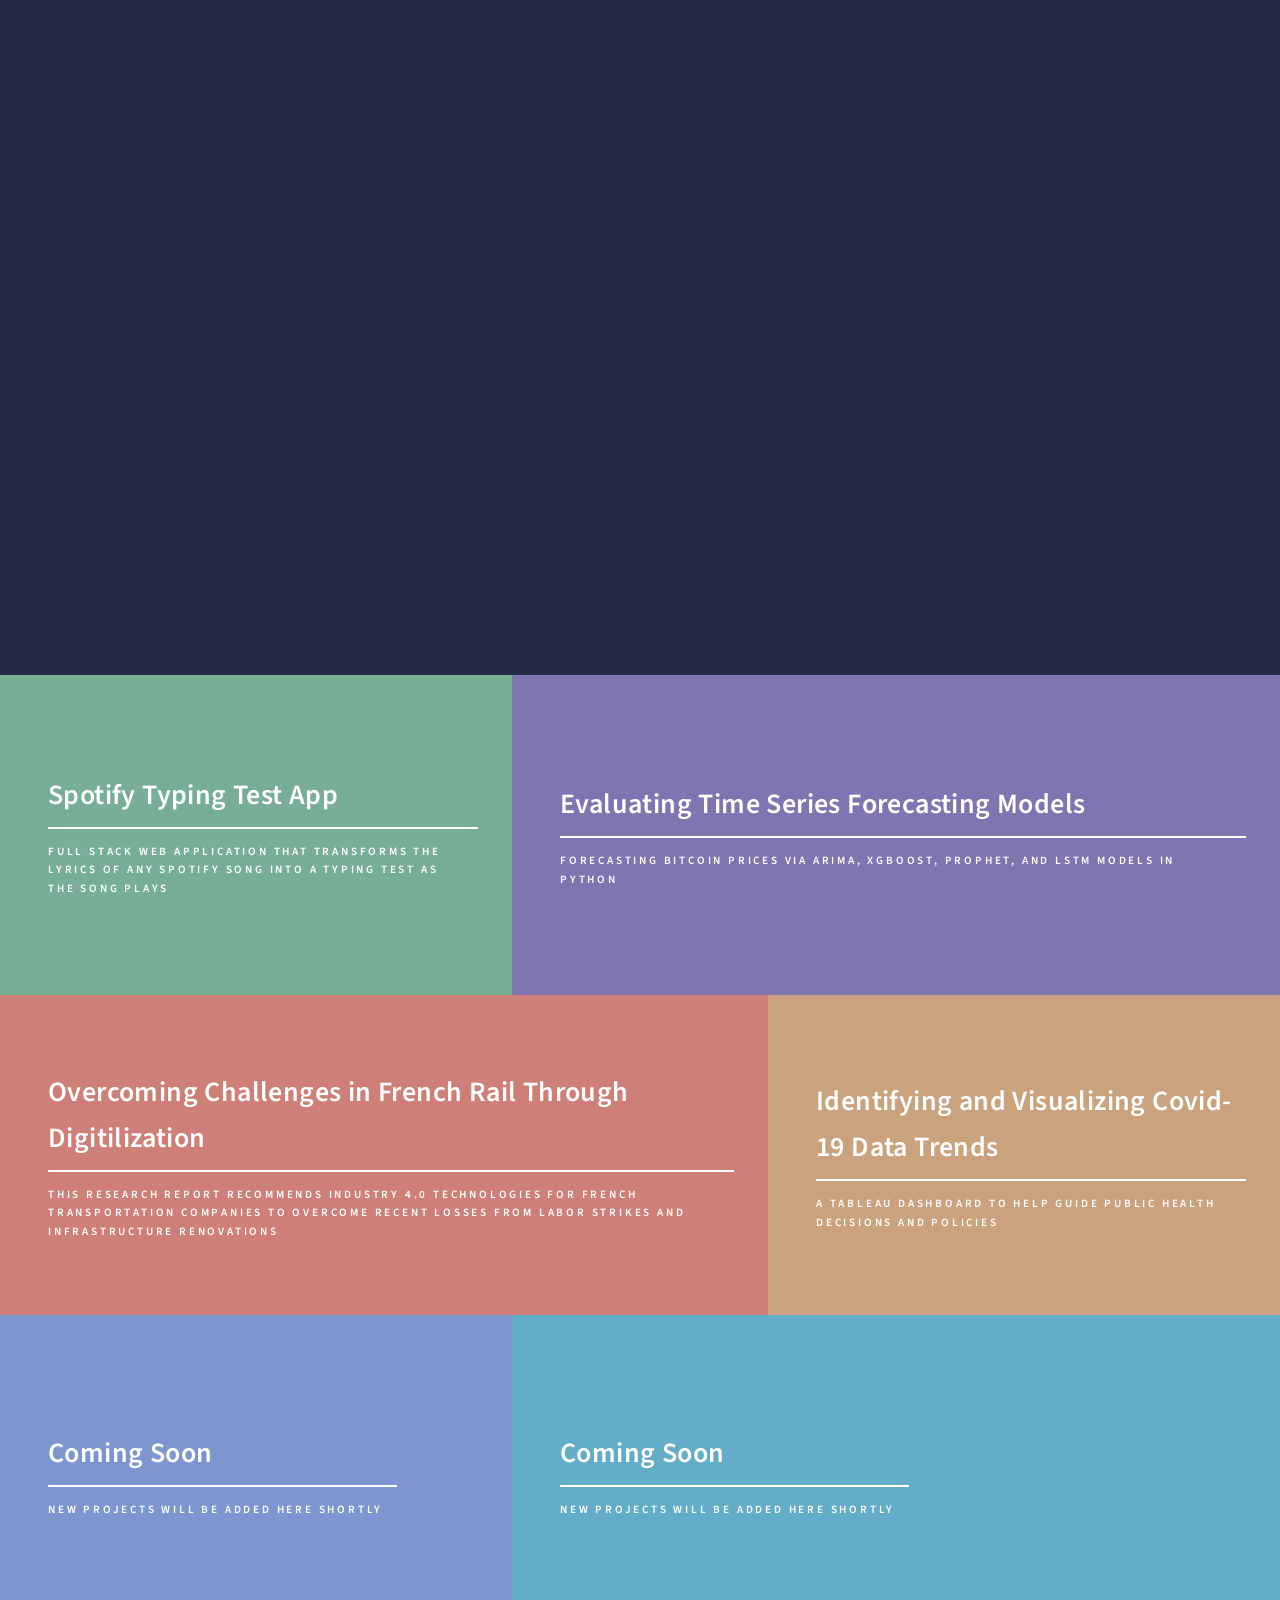
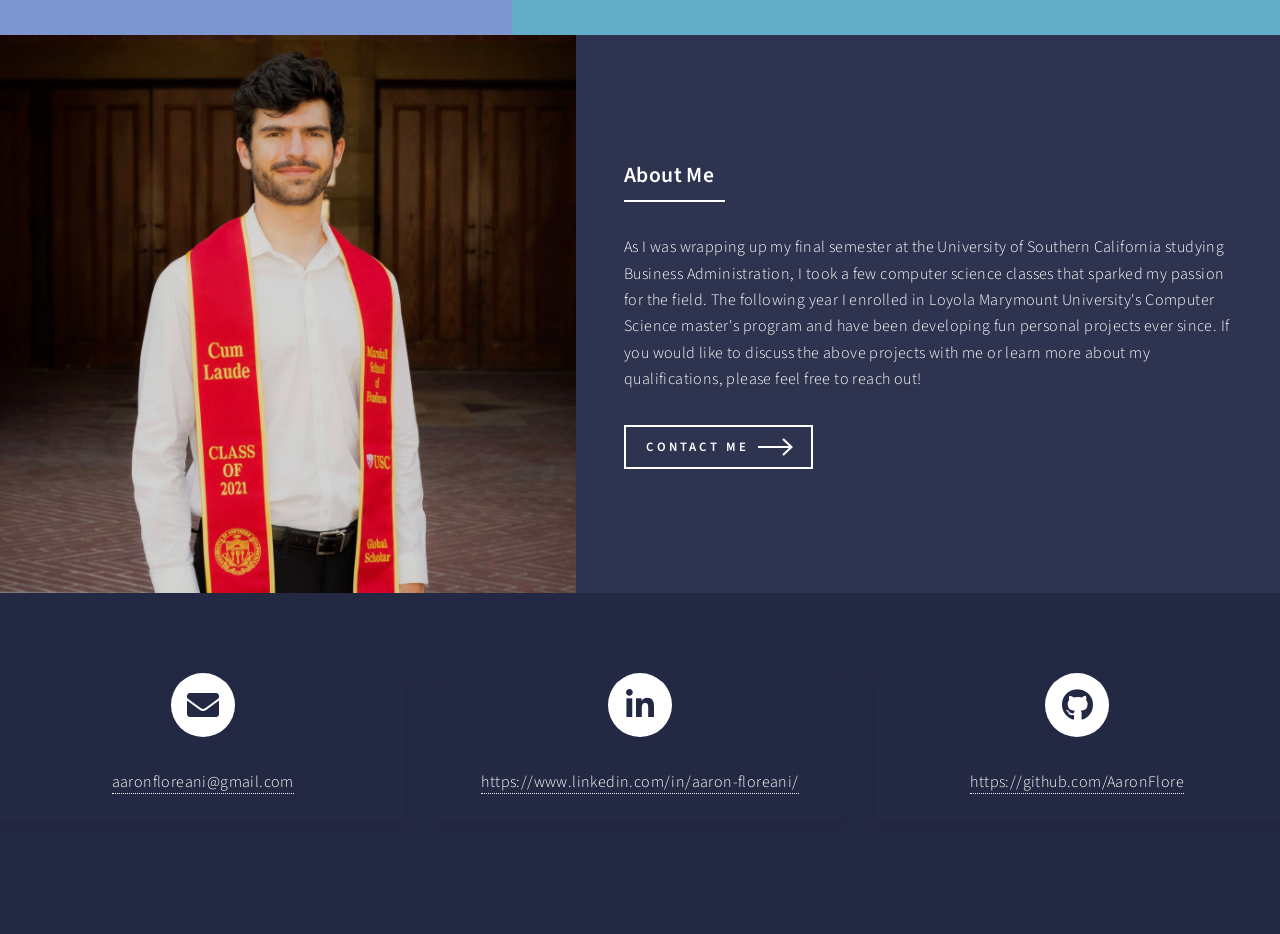
==== commit c5740e78: "update" ====
--- a/index.html
+++ b/index.html
@@ -127,39 +127,35 @@
 									<header class="major">
 									</header>
 									<div class="major">
-										<div class="row gtr-uniform">
-											<section class="col-4 col-6-medium col-12-xsmall">
-												<span class="icon solid alt fa-envelope"></span>
-												<h3>Email</h3>
-												<a href="mailto:aaronfloreani@gmail.com">aaronfloreani@gmail.com</a>
-											</section>
-											<section class="col-4 col-6-medium col-12-xsmall">
+									<div class="row gtr-uniform">
+										<section class="col-4 col-6-medium col-12-xsmall">
+											<a href="mailto:aaronfloreani@gmail.com">
+										<span class="icon solid alt fa-envelope"></span>
+										<a href="mailto:aaronfloreani@gmail.com">aaronfloreani@gmail.com</a>
+											</a>
+										</section>
+										<section class="col-4 col-6-medium col-12-xsmall">
+											<a href="https://www.linkedin.com/in/aaron-floreani/">
 												<span class="icon brands alt fa-linkedin-in"></span>
-												<h3>LinkedIn</h3>
 												<a href="https://www.linkedin.com/in/aaron-floreani/">https://www.linkedin.com/in/aaron-floreani/</a>
-											</section>
-											<section class="col-4 col-6-medium col-12-xsmall">
+											</a>
+										</section>
+										<section class="col-4 col-6-medium col-12-xsmall">
+											<a href="https://github.com/AaronFlore">
 												<span class="icon brands alt fa-github"></span>
-												<h3>Github</h3>
 												<a href="https://github.com/AaronFlore"> https://github.com/AaronFlore</a>
-											</section>
-											<section class="content">
-											</section>
-										</div>
+												<br><br>
+											</a>
+										</section>
 									</div>
-									<header class="major">
-									</header>
+									</div>
 								</div>
-							</section>
+								</section>
 				<!-- Footer -->
 					<footer id="footer">
 						<div class="inner">
-							<ul class="copyright">
-								<li>Design: <a href="https://html5up.net">HTML5 UP</a></li>
-							</ul>
 						</div>
 					</footer>
-
 			</div>
 
 		<!-- Scripts -->
--- a/assets/css/main.css
+++ b/assets/css/main.css
@@ -2901,29 +2901,6 @@
 
 		}
 
-/* Contact Method */
-
-	.contact-method {
-		margin: 0 0 2em 0;
-		padding-left: 3.25em;
-		position: relative;
-	}
-
-		.contact-method .icon {
-			left: 0;
-			position: absolute;
-			top: 0;
-		}
-
-		.contact-method h3 {
-			margin: 0 0 0.5em 0;
-		}
-
-			.contact-container {
-		display: grid;
-		grid-template-columns: repeat(2, 1fr);
-		gap: 1em;
-		}
 
 
 /* Spotlights */
@@ -3628,124 +3605,68 @@
 			border-bottom: solid 1px rgba(212, 212, 255, 0.1);
 		}
 
-/* Contact */
-
-	#contact {
-		border-bottom: solid 1px rgba(212, 212, 255, 0.1);
-		overflow-x: hidden;
-	}
-
-		#contact > .inner {
-			display: -moz-flex;
-			display: -webkit-flex;
-			display: -ms-flex;
-			display: flex;
-			padding: 0 !important;
-		}
-
-			#contact > .inner > :nth-child(2n - 1) {
-				padding: 4em 3em 2em 0 ;
-				border-right: solid 1px rgba(212, 212, 255, 0.1);
-				width: 60%;
-			}
-
-			#contact > .inner > :nth-child(2n) {
-				padding-left: 3em;
-				width: 40%;
-			}
-
-			#contact > .inner > .split {
-				padding: 0;
-			}
-
-				#contact > .inner > .split > * {
-					padding: 3em 0 1em 3em ;
-					position: relative;
-				}
-
-					#contact > .inner > .split > *:before {
-						border-top: solid 1px rgba(212, 212, 255, 0.1);
-						content: '';
-						display: block;
-						margin-left: -3em;
-						position: absolute;
-						top: 0;
-						width: calc(100vw + 3em);
-					}
-
-				#contact > .inner > .split > :first-child:before {
-					display: none;
-				}
-
-		@media screen and (max-width: 980px) {
-
-			#contact > .inner {
-				display: block;
-			}
-
-				#contact > .inner > :nth-child(2n - 1) {
-					padding: 4em 0 2em 0 ;
-					border-right: 0;
-					width: 100%;
-				}
-
-				#contact > .inner > :nth-child(2n) {
-					padding-left: 0;
-					width: 100%;
-				}
-
-				#contact > .inner > .split > * {
-					padding: 3em 0 1em 0 ;
-				}
-
-				#contact > .inner > .split > :first-child:before {
-					display: block;
-				}
-
-		}
-
-		@media screen and (max-width: 736px) {
-
-			#contact > .inner > :nth-child(2n - 1) {
-				padding: 3em 0 1em 0 ;
-			}
-
-		}
-
-/* Footer */
-
-	#footer .copyright {
-		font-size: 0.8em;
-		list-style: none;
-		padding-left: 0;
-	}
-
-		#footer .copyright li {
-			border-left: solid 1px rgba(212, 212, 255, 0.1);
-			color: rgba(244, 244, 255, 0.2);
-			display: inline-block;
-			line-height: 1;
-			margin-left: 1em;
-			padding-left: 1em;
-		}
-
-			#footer .copyright li:first-child {
-				border-left: 0;
-				margin-left: 0;
-				padding-left: 0;
-			}
-
-	@media screen and (max-width: 480px) {
-
-		#footer .copyright li {
-			display: block;
-			border-left: 0;
-			margin-left: 0;
-			padding-left: 0;
-			line-height: inherit;
-		}
-
-	}
+  #contact {
+    padding-top: 2em;
+    text-align: center;
+  }
+
+  #contact .major {
+    padding: 0;
+  }
+
+  #contact .row {
+    display: flex;
+    flex-wrap: wrap;
+    justify-content: center;
+    margin: 0 -1em;
+  }
+
+  #contact section {
+    width: 100%;
+    max-width: 300px;
+    padding: 1em;
+    margin: 1em;
+    text-align: center;
+    border-radius: 5px;
+    box-shadow: 0 4px 6px rgba(0, 0, 0, 0.1);
+    transition: all 0.3s ease-in-out;
+  }
+
+  #contact section:hover {
+    transform: translateY(-5px);
+  }
+
+  #contact span {
+    display: block;
+    font-size: 2em;
+    margin-bottom: 1em;
+  }
+
+  #contact h3 {
+    margin: 0;
+  }
+
+  #contact a {
+    color: inherit;
+    transition: all 0.3s ease-in-out;
+  }
+
+  #contact a:hover {
+    color: #ff3e6c;
+  }
+  
+  @media (min-width: 768px) {
+    #contact section {
+      max-width: none;
+      width: calc(33.33% - 2em);
+    }
+    
+    #contact .col-4 {
+      padding: 0 1em;
+    }
+  }
+
+
 
 /* Wrapper */
 
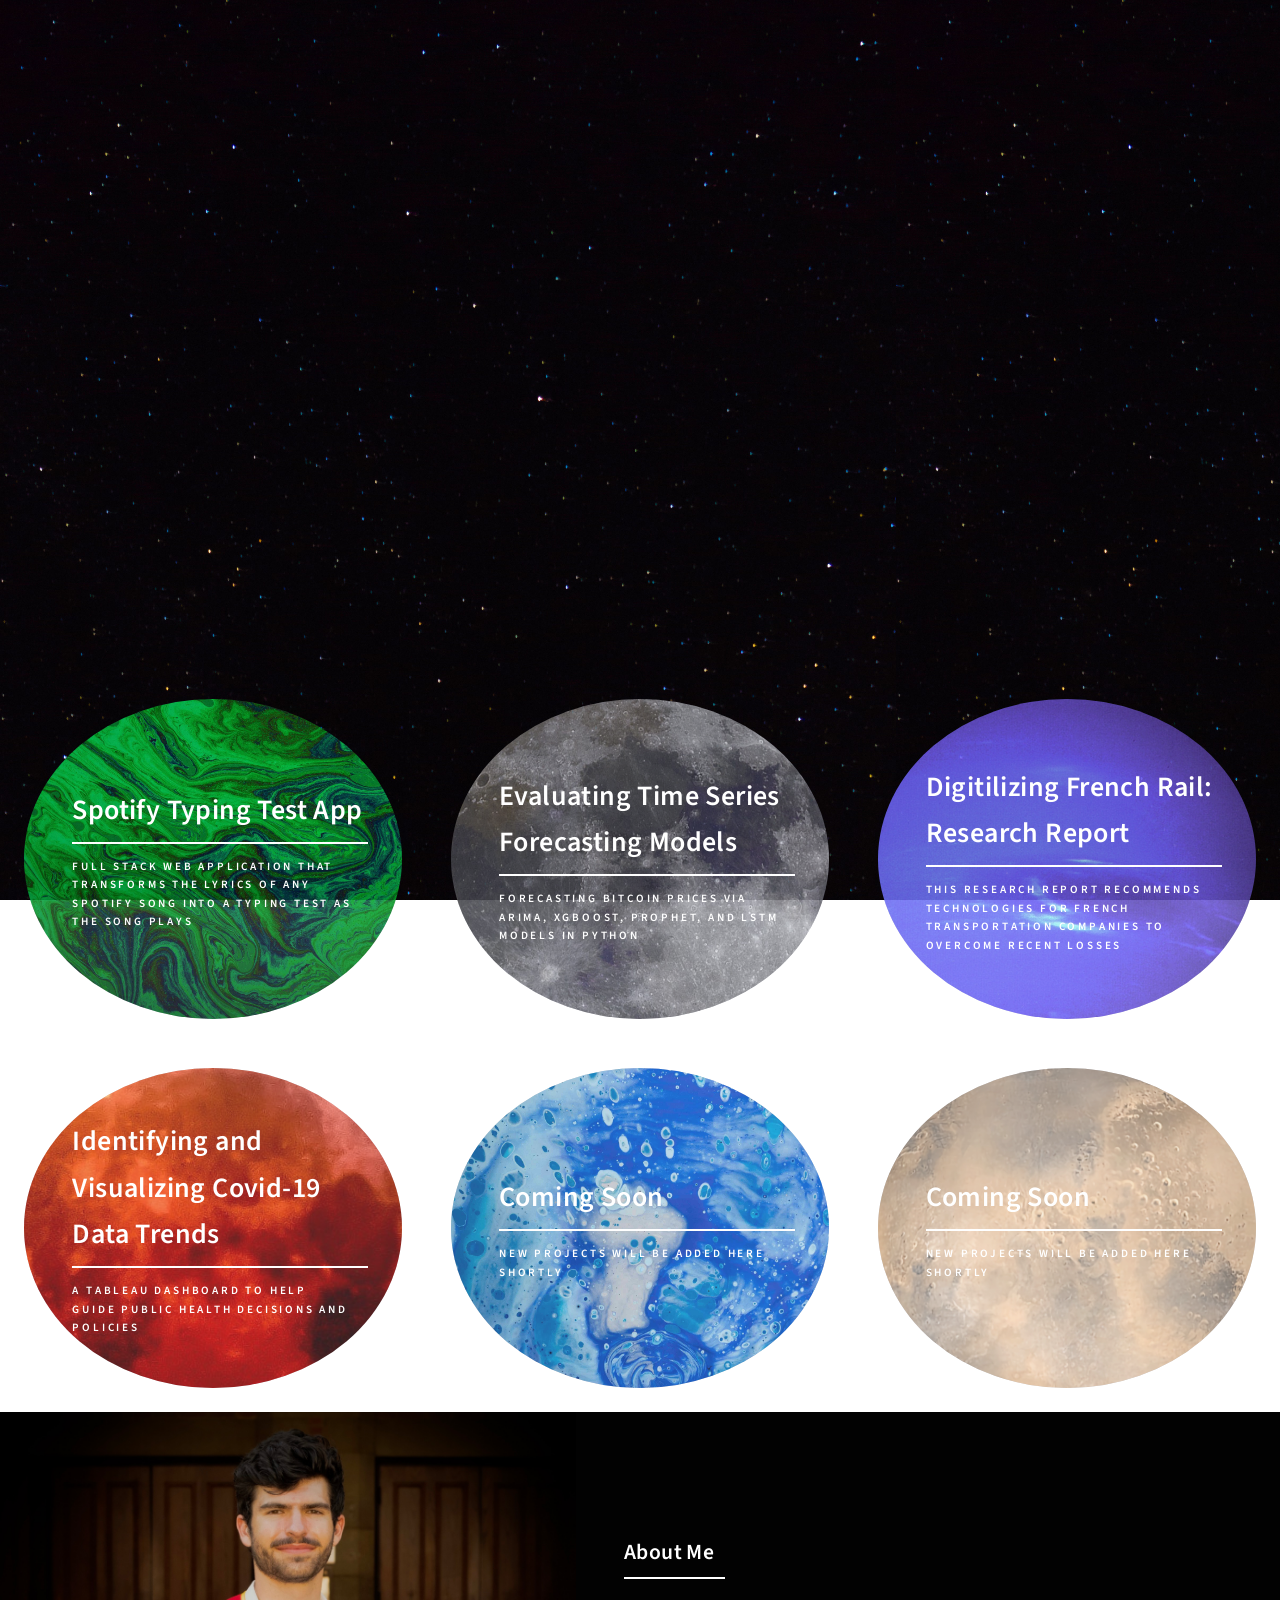
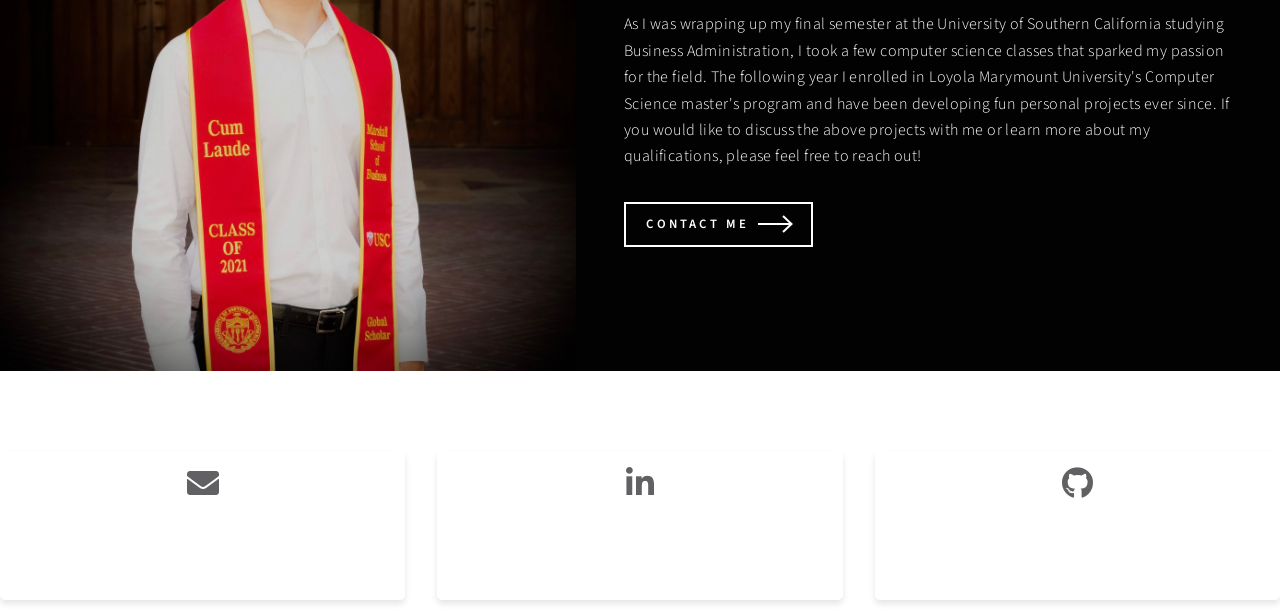
==== commit 746f2f91: "Added space theme" ====
--- a/index.html
+++ b/index.html
@@ -14,22 +14,22 @@
 
 				<!-- Header -->
 					<header id="header" class="alt">
-						<a href="index.html" class="logo"><strong>Aaron Floreani</strong> <span>Portfolio</span></a>
+						<a href="index.html" class="logo"><span>Aaron Floreani Portfolio</span></a>
 						
 					</header>
-
+					
 				<!-- Banner -->
 					<section id="banner" class="major" >
 						<div class="inner">
 							<span class="image" style="display: none;">
-								<img src="images/vintage_computer.jpg" alt="">
+								<img src="images/spacetop.jpg" alt="">
 							</span>
 							<header class="major">
 								<h1>Hi, I'm Aaron Floreani</h1>
 							</header>
 							<div class="content">
-								<p> I'm a graduate computer science student and aspiring full stack software engineer<br />
-								This is a website to exhibit my software projects and more</p>
+								<h3> I'm a graduate computer science student and aspiring full stack software engineer<br />
+								This is a <i>space</i> to exhibit my software projects and more</h3>
 								<ul class="actions">
 									<li><a href="#one" class="button next scrolly">My Projects</a></li>
 								</ul>
@@ -38,7 +38,7 @@
 					</section>
 
 				<!-- Main -->
-					<div id="main">
+					
 
 						<!-- One -->
 							<section id="one" class="tiles">
@@ -65,8 +65,8 @@
 										<img src="images/pic03.jpg" alt="" />
 									</span>
 									<header class="major">
-										<h3><a href="landing2.html" class="link"> Overcoming Challenges in French Rail Through Digitilization</a></h3>
-										<p>This research report recommends Industry 4.0 technologies for French transportation companies to overcome recent losses from labor strikes and infrastructure renovations</p>
+										<h3><a href="landing2.html" class="link">Digitilizing French Rail: Research Report</a></h3>
+										<p>This research report recommends technologies for French transportation companies to overcome recent losses</p>
 									</header>
 								</article>
 								<article>
@@ -97,7 +97,7 @@
 									</header>
 								</article>
 							</section>
-
+						
 						<!-- Two -->
 							<section id="two" class="spotlights">
 								<section>
@@ -156,7 +156,7 @@
 						<div class="inner">
 						</div>
 					</footer>
-			</div>
+			
 
 		<!-- Scripts -->
 			<script src="assets/js/jquery.min.js"></script>
--- a/assets/css/main.css
+++ b/assets/css/main.css
@@ -99,8 +99,12 @@
 	}
 
 	body {
-		background: #242943;
-	}
+		background-image: url("space3.jpg");
+		background-size: 70%;
+		background-repeat: repeat;
+		background-attachment: fixed; 
+	}
+	/* #28282B*/
 
 		body.is-preload *, body.is-preload *:before, body.is-preload *:after {
 			-moz-animation: none !important;
@@ -112,6 +116,7 @@
 			-ms-transition: none !important;
 			transition: none !important;
 		}
+
 
 /* Type */
 
@@ -1957,7 +1962,7 @@
 
 		select option {
 			color: #ffffff;
-			background: #242943;
+			background: #28282b9d;
 		}
 
 		select:focus::-ms-value {
@@ -2043,7 +2048,7 @@
 			background: #ffffff;
 			border-color: #9bf1ff;
 			content: '\f00c';
-			color: #242943;
+			color: #28282bb3;
 		}
 
 		input[type="checkbox"]:focus + label:before,
@@ -2135,7 +2140,7 @@
 		.icon.alt:before {
 			background-color: #ffffff;
 			border-radius: 100%;
-			color: #242943;
+			color: #28282bbb;
 			display: inline-block;
 			height: 2em;
 			line-height: 2em;
@@ -2398,12 +2403,12 @@
 
 				ul.pagination li > .page.active {
 					background-color: #ffffff;
-					color: #242943;
+					color: #28282B;
 				}
 
 					ul.pagination li > .page.active:hover {
 						background-color: #9bf1ff;
-						color: #242943 !important;
+						color: #28282B!important;
 					}
 
 					ul.pagination li > .page.active:active {
@@ -2673,7 +2678,7 @@
 		.button.primary {
 			background-color: #ffffff;
 			box-shadow: none;
-			color: #242943;
+			color: #28282B;
 		}
 
 			input[type="submit"].primary:hover, input[type="submit"].primary:active,
@@ -2686,7 +2691,7 @@
 			.button.primary:hover,
 			.button.primary:active {
 				background-color: #9bf1ff;
-				color: #242943 !important;
+				color: #28282B!important;
 			}
 
 			input[type="submit"].primary:active,
@@ -2753,6 +2758,9 @@
 			overflow: hidden;
 			position: relative;
 			width: 40%;
+			border-radius: 50%;
+			flex: 1 0 26%;
+			margin: 1.9%;
 		}
 
 			.tiles article .image {
@@ -2831,28 +2839,42 @@
 			}
 
 			.tiles article:nth-child(6n - 5):before {
-				background-color: #87c5a4;
+				/*background-color: #87c5a4;*/
+				background-image: url("green.jpg");
+				background-size: 130%;
 			}
 
 			.tiles article:nth-child(6n - 4):before {
-				background-color: #8d82c4;
+				/*background-color: ##8d82c4*/
+				background-image: url("moon2.jpg");
+				background-size: 105%;
 			}
 
 			.tiles article:nth-child(6n - 3):before {
-				background-color: #ec8d81;
+				/*background-color: ##ec8d81*/
+				background-image: url("purple.jpg");
+				background-size: 100%;
 			}
 
 			.tiles article:nth-child(6n - 2):before {
-				background-color: #e7b788;
+				/*background-color: ##e7b788;*/
+				background-image: url("planet2.jpg");
+				background-size: 100%;
 			}
 
 			.tiles article:nth-child(6n - 1):before {
-				background-color: #8ea9e8;
+				/*background-color: ##8ea9e8;*/
+				background-image: url("blue.jpg");
+				background-size: 100%;
 			}
 
 			.tiles article:nth-child(6n):before {
-				background-color: #6fc3df;
-			}
+				/*background-color: #6fc3df;*/
+				background-image: url("sand.jpg");
+				background-size: 100%;
+			}
+
+			
 
 		@media screen and (max-width: 1280px) {
 
@@ -2922,7 +2944,7 @@
 			-webkit-flex-direction: row;
 			-ms-flex-direction: row;
 			flex-direction: row;
-			background-color: #2e3450;
+			background-color: #020202;
 		}
 
 			.spotlights > section > .image {
@@ -2984,7 +3006,7 @@
 				-webkit-flex-direction: row-reverse;
 				-ms-flex-direction: row-reverse;
 				flex-direction: row-reverse;
-				background-color: #333856;
+				background-color: #1f1f2a;
 			}
 
 				.spotlights > section:nth-child(2n) > .content {
@@ -3098,7 +3120,7 @@
 		display: -webkit-flex;
 		display: -ms-flex;
 		display: flex;
-		background-color: #2a2f4a;
+		background-color: #28282B;
 		box-shadow: 0 0 0.25em 0 rgba(0, 0, 0, 0.15);
 		cursor: default;
 		font-weight: 600;
@@ -3128,8 +3150,8 @@
 				-webkit-transition: background-color 0.2s ease-in-out, color 0.2s ease-in-out;
 				-ms-transition: background-color 0.2s ease-in-out, color 0.2s ease-in-out;
 				transition: background-color 0.2s ease-in-out, color 0.2s ease-in-out;
-				background-color: #ffffff;
-				color: #242943;
+				background-color: #cfd0d5;
+				color: #28282bc8;
 				display: inline-block;
 				line-height: 1.65em;
 				margin-right: 0.325em;
@@ -3364,7 +3386,7 @@
 		-webkit-align-items: center;
 		-ms-align-items: center;
 		align-items: center;
-		background-image: url("../../images/banner.jpg");
+		/*background-image: url("../../images/banner.jpg");*/
 		display: -moz-flex;
 		display: -webkit-flex;
 		display: -ms-flex;
@@ -3394,7 +3416,7 @@
 			-ms-transition-delay: 0.75s;
 			transition-delay: 0.75s;
 			pointer-events: none;
-			background-color: #242943;
+			/*background-color: #28282B;*/
 			content: '';
 			display: block;
 			height: 100%;
@@ -3409,6 +3431,10 @@
 		#banner h1 {
 			font-size: 3.25em;
 		}
+
+		#banner strong {
+		font-size: 1.2em;
+	}
 
 		#banner > .inner {
 			-moz-transition: opacity 1.5s ease, -moz-transform 0.5s ease-out, -moz-filter 0.5s ease, -webkit-filter 0.5s ease;
@@ -3573,7 +3599,7 @@
 /* Main */
 
 	#main {
-		background-color: #2a2f4a;
+		background-color: #28282B;
 	}
 
 		#main > * {
@@ -3676,6 +3702,8 @@
 		-ms-transition: -ms-filter 0.35s ease, -webkit-filter 0.35s ease, opacity 0.375s ease-out;
 		transition: filter 0.35s ease, -webkit-filter 0.35s ease, opacity 0.375s ease-out;
 		padding-top: 3.25em;
+		
+		
 	}
 
 		#wrapper.is-transitioning {
@@ -3689,6 +3717,7 @@
 			width: calc(100% - 6em);
 		}
 
+
 			@media screen and (max-width: 736px) {
 
 				#wrapper > * > .inner {
@@ -3705,6 +3734,7 @@
 			}
 
 		}
+
 
 /* Menu */
 
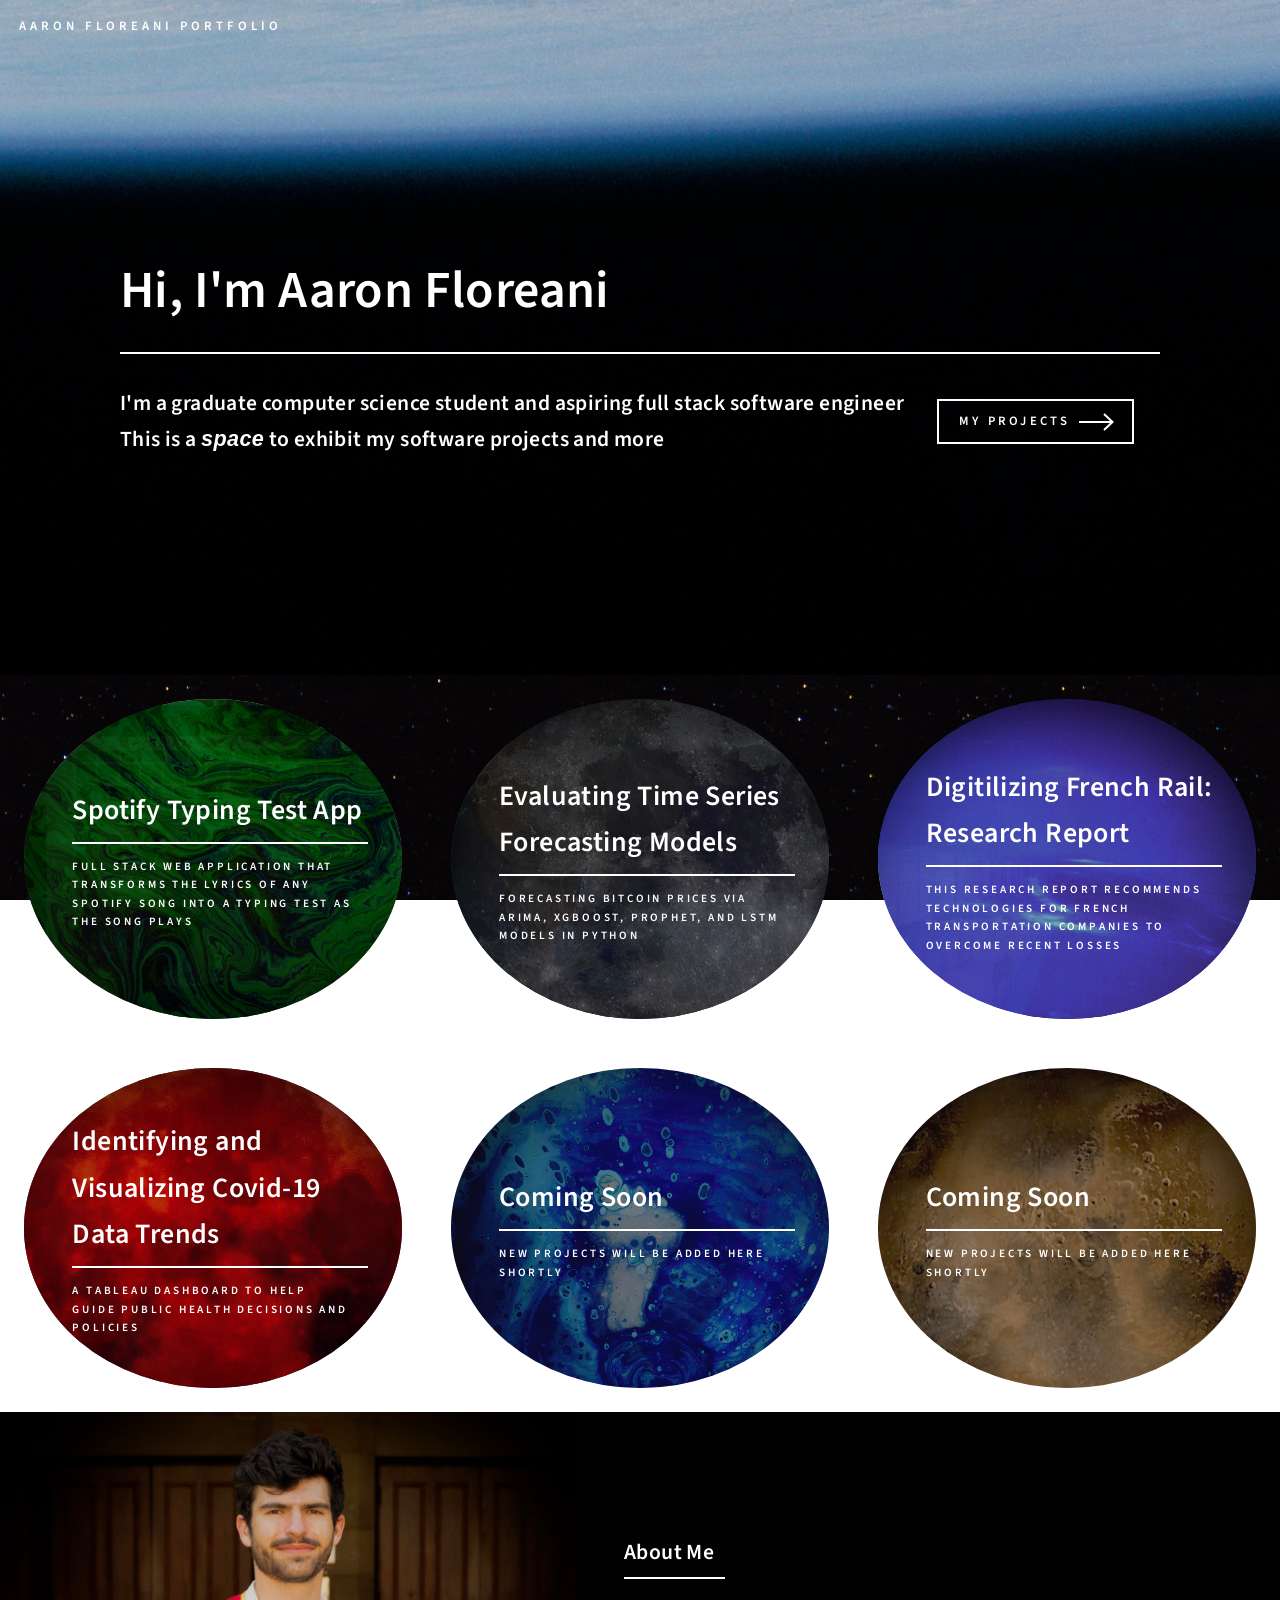
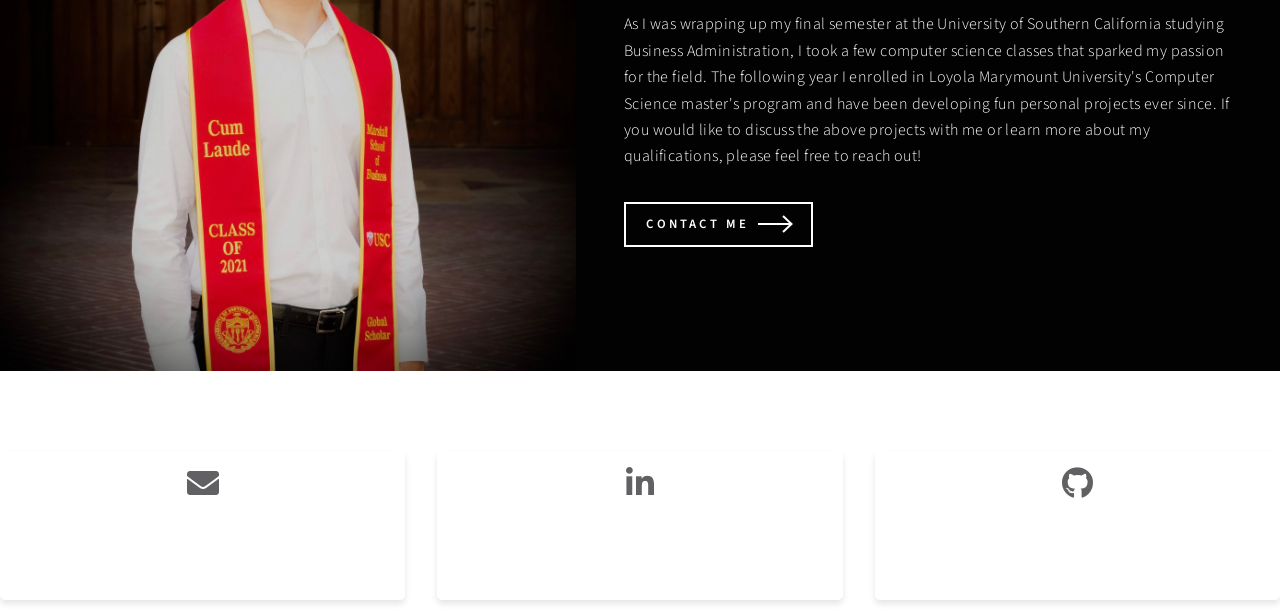
==== commit 4f6bc26d: "formatted code" ====
--- a/index.html
+++ b/index.html
@@ -1,171 +1,184 @@
 <!DOCTYPE HTML>
 <html>
-	<head>
-		<title>Floreani Portfolio</title>
-		<meta charset="utf-8" />
-		<meta name="viewport" content="width=device-width, initial-scale=1, user-scalable=no" />
-		<link rel="stylesheet" href="assets/css/main.css" />
-		<noscript><link rel="stylesheet" href="assets/css/noscript.css" /></noscript>
-	</head>
-	<body class="is-preload">
 
-		<!-- Wrapper -->
-			<div id="wrapper">
+<head>
+	<title>Floreani Portfolio</title>
+	<meta charset="utf-8" />
+	<meta name="viewport" content="width=device-width, initial-scale=1, user-scalable=no" />
+	<link rel="stylesheet" href="assets/css/main.css" />
+	<noscript>
+		<link rel="stylesheet" href="assets/css/noscript.css" />
+	</noscript>
+</head>
 
-				<!-- Header -->
-					<header id="header" class="alt">
-						<a href="index.html" class="logo"><span>Aaron Floreani Portfolio</span></a>
-						
-					</header>
-					
-				<!-- Banner -->
-					<section id="banner" class="major" >
-						<div class="inner">
-							<span class="image" style="display: none;">
-								<img src="images/spacetop.jpg" alt="">
-							</span>
-							<header class="major">
-								<h1>Hi, I'm Aaron Floreani</h1>
-							</header>
-							<div class="content">
-								<h3> I'm a graduate computer science student and aspiring full stack software engineer<br />
-								This is a <i>space</i> to exhibit my software projects and more</h3>
-								<ul class="actions">
-									<li><a href="#one" class="button next scrolly">My Projects</a></li>
-								</ul>
-							</div>
-						</div>
+<body class="is-preload">
+
+	<!-- Wrapper -->
+	<div id="wrapper">
+
+		<!-- Header -->
+		<header id="header" class="alt">
+			<a href="index.html" class="logo"><span>Aaron Floreani Portfolio</span></a>
+
+		</header>
+
+		<!-- Banner -->
+		<section id="banner" class="major">
+			<div class="inner">
+				<span class="image" style="display: none;">
+					<img src="images/spacetop.jpg" alt="">
+				</span>
+				<header class="major">
+					<h1>Hi, I'm Aaron Floreani</h1>
+				</header>
+				<div class="content">
+					<h3> I'm a graduate computer science student and aspiring full stack software engineer<br />
+						This is a <i>space</i> to exhibit my software projects and more</h3>
+					<ul class="actions">
+						<li><a href="#one" class="button next scrolly">My Projects</a></li>
+					</ul>
+				</div>
+			</div>
+		</section>
+
+		<!-- Main -->
+
+
+		<!-- One -->
+		<section id="one" class="tiles">
+			<article>
+				<span class="image">
+					<img src="images/typing.jpg" alt="" />
+				</span>
+				<header class="major">
+					<h3><a href="landing.html" class="link">Spotify Typing Test App</a></h3>
+					<p>Full stack web application that transforms the lyrics of any Spotify song into a typing test as
+						the song plays</p>
+				</header>
+			</article>
+			<article>
+				<span class="image">
+					<img src="images/pic02.jpg" alt="" />
+				</span>
+				<header class="major">
+					<h3><a href="landing1.html" class="link">Evaluating Time Series Forecasting Models</a></h3>
+					<p>Forecasting Bitcoin Prices via ARIMA, XGBoost, Prophet, and LSTM models in Python</p>
+				</header>
+			</article>
+			<article>
+				<span class="image">
+					<img src="images/pic03.jpg" alt="" />
+				</span>
+				<header class="major">
+					<h3><a href="landing2.html" class="link">Digitilizing French Rail: Research Report</a></h3>
+					<p>This research report recommends technologies for French transportation companies to overcome
+						recent losses</p>
+				</header>
+			</article>
+			<article>
+				<span class="image">
+					<img src="images/pic04.jpg" alt="" />
+				</span>
+				<header class="major">
+					<h3><a href="landing3.html" class="link">Identifying and Visualizing Covid-19 Data Trends</a></h3>
+					<p>A Tableau Dashboard to Help Guide Public Health Decisions and Policies</p>
+				</header>
+			</article>
+			<article>
+				<span class="image">
+					<img src="images/pic06.jpg" alt="" />
+				</span>
+				<header class="major">
+					<h3> Coming Soon </h3>
+					<p>New projects will be added here shortly</p>
+				</header>
+			</article>
+			<article>
+				<span class="image">
+					<img src="images/pic05.jpg" alt="" />
+				</span>
+				<header class="major">
+					<h3> Coming Soon </h3>
+					<p>New projects will be added here shortly</p>
+				</header>
+			</article>
+		</section>
+
+		<!-- Two -->
+		<section id="two" class="spotlights">
+			<section>
+				<a class="image">
+					<img src="images/pic12.jpg" alt="" data-position="center center" />
+				</a>
+				<div class="content">
+					<div class="inner">
+						<header class="major">
+							<h3>About Me</h3>
+						</header>
+						<p> As I was wrapping up my final semester at the University of Southern California studying
+							Business Administration, I took a few computer science classes that sparked my passion for
+							the field. The following year I enrolled in Loyola Marymount University's Computer Science
+							master's program and have been developing fun personal projects ever since. If you would
+							like to discuss the above projects with me or learn more about my qualifications, please
+							feel free to reach out!</p>
+						<ul class="actions">
+							<li><a href="#contact" class="button next scrolly">Contact Me</a></li>
+						</ul>
+					</div>
+				</div>
+			</section>
+		</section>
+	</div>
+
+	<!-- Contact -->
+	<section id="contact" class="wrapper style1 special fade-up">
+		<div class="major">
+			<header class="major">
+			</header>
+			<header class="major">
+			</header>
+			<div class="major">
+				<div class="row gtr-uniform">
+					<section class="col-4 col-6-medium col-12-xsmall">
+						<a href="mailto:aaronfloreani@gmail.com">
+							<span class="icon solid alt fa-envelope"></span>
+							<a href="mailto:aaronfloreani@gmail.com">aaronfloreani@gmail.com</a>
+						</a>
 					</section>
+					<section class="col-4 col-6-medium col-12-xsmall">
+						<a href="https://www.linkedin.com/in/aaron-floreani/">
+							<span class="icon brands alt fa-linkedin-in"></span>
+							<a
+								href="https://www.linkedin.com/in/aaron-floreani/">https://www.linkedin.com/in/aaron-floreani/</a>
+						</a>
+					</section>
+					<section class="col-4 col-6-medium col-12-xsmall">
+						<a href="https://github.com/AaronFlore">
+							<span class="icon brands alt fa-github"></span>
+							<a href="https://github.com/AaronFlore"> https://github.com/AaronFlore</a>
+							<br><br>
+						</a>
+					</section>
+				</div>
+			</div>
+		</div>
+	</section>
+	<!-- Footer -->
+	<footer id="footer">
+		<div class="inner">
+		</div>
+	</footer>
 
-				<!-- Main -->
-					
 
-						<!-- One -->
-							<section id="one" class="tiles">
-								<article>
-									<span class="image">
-										<img src="images/typing.jpg" alt="" />
-									</span>
-									<header class="major">
-										<h3><a href="landing.html" class="link">Spotify Typing Test App</a></h3>
-										<p>Full stack web application that transforms the lyrics of any Spotify song into a typing test as the song plays</p>
-									</header>
-								</article>
-								<article>
-									<span class="image">
-										<img src="images/pic02.jpg" alt="" />
-									</span>
-									<header class="major">
-										<h3><a href="landing1.html" class="link">Evaluating Time Series Forecasting Models</a></h3>
-										<p>Forecasting Bitcoin Prices via ARIMA, XGBoost, Prophet, and LSTM models in Python</p>
-									</header>
-								</article>
-								<article>
-									<span class="image">
-										<img src="images/pic03.jpg" alt="" />
-									</span>
-									<header class="major">
-										<h3><a href="landing2.html" class="link">Digitilizing French Rail: Research Report</a></h3>
-										<p>This research report recommends technologies for French transportation companies to overcome recent losses</p>
-									</header>
-								</article>
-								<article>
-									<span class="image">
-										<img src="images/pic04.jpg" alt="" />
-									</span>
-									<header class="major">
-										<h3><a href="landing3.html" class="link">Identifying and Visualizing Covid-19 Data Trends</a></h3>
-										<p>A Tableau Dashboard to Help Guide Public Health Decisions and Policies</p>
-									</header>
-								</article>
-								<article>
-									<span class="image">
-										<img src="images/pic06.jpg" alt="" />
-									</span>
-									<header class="major">
-										<h3> Coming Soon </h3>
-										<p>New projects will be added here shortly</p>
-									</header>
-								</article>
-								<article>
-									<span class="image">
-										<img src="images/pic05.jpg" alt="" />
-									</span>
-									<header class="major">
-										<h3> Coming Soon </h3>
-										<p>New projects will be added here shortly</p>
-									</header>
-								</article>
-							</section>
-						
-						<!-- Two -->
-							<section id="two" class="spotlights">
-								<section>
-									<a class="image">
-										<img src="images/pic12.jpg" alt="" data-position="center center" />
-									</a>
-									<div class="content">
-										<div class="inner">
-											<header class="major">
-												<h3>About Me</h3>
-											</header>
-											<p> As I was wrapping up my final semester at the University of Southern California studying Business Administration, I took a few computer science classes that sparked my passion for the field. The following year I enrolled in Loyola Marymount University's Computer Science master's program and have been developing fun personal projects ever since. If you would like to discuss the above projects with me or learn more about my qualifications, please feel free to reach out!</p>
-											<ul class="actions">
-												<li><a href="#contact" class="button next scrolly">Contact Me</a></li>
-											</ul>
-										</div>
-									</div>
-								</section>
-							</section>
-					</div>
+	<!-- Scripts -->
+	<script src="assets/js/jquery.min.js"></script>
+	<script src="assets/js/jquery.scrolly.min.js"></script>
+	<script src="assets/js/jquery.scrollex.min.js"></script>
+	<script src="assets/js/browser.min.js"></script>
+	<script src="assets/js/breakpoints.min.js"></script>
+	<script src="assets/js/util.js"></script>
+	<script src="assets/js/main.js"></script>
 
-						<!-- Contact -->
-							<section id="contact" class="wrapper style1 special fade-up">
-								<div class="major">
-									<header class="major">
-									</header>
-									<header class="major">
-									</header>
-									<div class="major">
-									<div class="row gtr-uniform">
-										<section class="col-4 col-6-medium col-12-xsmall">
-											<a href="mailto:aaronfloreani@gmail.com">
-										<span class="icon solid alt fa-envelope"></span>
-										<a href="mailto:aaronfloreani@gmail.com">aaronfloreani@gmail.com</a>
-											</a>
-										</section>
-										<section class="col-4 col-6-medium col-12-xsmall">
-											<a href="https://www.linkedin.com/in/aaron-floreani/">
-												<span class="icon brands alt fa-linkedin-in"></span>
-												<a href="https://www.linkedin.com/in/aaron-floreani/">https://www.linkedin.com/in/aaron-floreani/</a>
-											</a>
-										</section>
-										<section class="col-4 col-6-medium col-12-xsmall">
-											<a href="https://github.com/AaronFlore">
-												<span class="icon brands alt fa-github"></span>
-												<a href="https://github.com/AaronFlore"> https://github.com/AaronFlore</a>
-												<br><br>
-											</a>
-										</section>
-									</div>
-									</div>
-								</div>
-								</section>
-				<!-- Footer -->
-					<footer id="footer">
-						<div class="inner">
-						</div>
-					</footer>
-			
+</body>
 
-		<!-- Scripts -->
-			<script src="assets/js/jquery.min.js"></script>
-			<script src="assets/js/jquery.scrolly.min.js"></script>
-			<script src="assets/js/jquery.scrollex.min.js"></script>
-			<script src="assets/js/browser.min.js"></script>
-			<script src="assets/js/breakpoints.min.js"></script>
-			<script src="assets/js/util.js"></script>
-			<script src="assets/js/main.js"></script>
-
-	</body>
 </html>
--- a/assets/css/main.css
+++ b/assets/css/main.css
@@ -2,49 +2,133 @@
 @import url("https://fonts.googleapis.com/css?family=Source+Sans+Pro:300,300italic,600,600italic");
 
 /*
-	Forty by HTML5 UP
-	html5up.net | @ajlkn
-	Free for personal and commercial use under the CCA 3.0 license (html5up.net/license)
+	CSS designed with html5up.net 
 */
 
-html, body, div, span, applet, object,
-iframe, h1, h2, h3, h4, h5, h6, p, blockquote,
-pre, a, abbr, acronym, address, big, cite,
-code, del, dfn, em, img, ins, kbd, q, s, samp,
-small, strike, strong, sub, sup, tt, var, b,
-u, i, center, dl, dt, dd, ol, ul, li, fieldset,
-form, label, legend, table, caption, tbody,
-tfoot, thead, tr, th, td, article, aside,
-canvas, details, embed, figure, figcaption,
-footer, header, hgroup, menu, nav, output, ruby,
-section, summary, time, mark, audio, video {
+html,
+body,
+div,
+span,
+applet,
+object,
+iframe,
+h1,
+h2,
+h3,
+h4,
+h5,
+h6,
+p,
+blockquote,
+pre,
+a,
+abbr,
+acronym,
+address,
+big,
+cite,
+code,
+del,
+dfn,
+em,
+img,
+ins,
+kbd,
+q,
+s,
+samp,
+small,
+strike,
+strong,
+sub,
+sup,
+tt,
+var,
+b,
+u,
+i,
+center,
+dl,
+dt,
+dd,
+ol,
+ul,
+li,
+fieldset,
+form,
+label,
+legend,
+table,
+caption,
+tbody,
+tfoot,
+thead,
+tr,
+th,
+td,
+article,
+aside,
+canvas,
+details,
+embed,
+figure,
+figcaption,
+footer,
+header,
+hgroup,
+menu,
+nav,
+output,
+ruby,
+section,
+summary,
+time,
+mark,
+audio,
+video {
 	margin: 0;
 	padding: 0;
 	border: 0;
 	font-size: 100%;
 	font: inherit;
-	vertical-align: baseline;}
-
-article, aside, details, figcaption, figure,
-footer, header, hgroup, menu, nav, section {
-	display: block;}
+	vertical-align: baseline;
+}
+
+article,
+aside,
+details,
+figcaption,
+figure,
+footer,
+header,
+hgroup,
+menu,
+nav,
+section {
+	display: block;
+}
 
 body {
 	line-height: 1;
 }
 
-ol, ul {
+ol,
+ul {
 	list-style: none;
 }
 
-blockquote, q {
+blockquote,
+q {
 	quotes: none;
 }
 
-	blockquote:before, blockquote:after, q:before, q:after {
-		content: '';
-		content: none;
-	}
+blockquote:before,
+blockquote:after,
+q:before,
+q:after {
+	content: '';
+	content: none;
+}
 
 table {
 	border-collapse: collapse;
@@ -65,7 +149,9 @@
 	padding: 0;
 }
 
-input, select, textarea {
+input,
+select,
+textarea {
 	-moz-appearance: none;
 	-webkit-appearance: none;
 	-ms-appearance: none;
@@ -74,233 +160,506 @@
 
 /* Basic */
 
-	@-ms-viewport {
-		width: device-width;
-	}
-
+@-ms-viewport {
+	width: device-width;
+}
+
+body {
+	-ms-overflow-style: scrollbar;
+}
+
+@media screen and (max-width: 480px) {
+
+	html,
 	body {
-		-ms-overflow-style: scrollbar;
-	}
-
-	@media screen and (max-width: 480px) {
-
-		html, body {
-			min-width: 320px;
-		}
-
-	}
-
-	html {
-		box-sizing: border-box;
-	}
-
-	*, *:before, *:after {
-		box-sizing: inherit;
-	}
-
-	body {
-		background-image: url("space3.jpg");
-		background-size: 70%;
-		background-repeat: repeat;
-		background-attachment: fixed; 
-	}
-	/* #28282B*/
-
-		body.is-preload *, body.is-preload *:before, body.is-preload *:after {
-			-moz-animation: none !important;
-			-webkit-animation: none !important;
-			-ms-animation: none !important;
-			animation: none !important;
-			-moz-transition: none !important;
-			-webkit-transition: none !important;
-			-ms-transition: none !important;
-			transition: none !important;
-		}
+		min-width: 320px;
+	}
+
+}
+
+html {
+	box-sizing: border-box;
+}
+
+*,
+*:before,
+*:after {
+	box-sizing: inherit;
+}
+
+body {
+	background-image: url("cssImages/space3.jpg");
+	background-size: 70%;
+	background-repeat: repeat;
+	background-attachment: fixed;
+}
+
+/* #28282B*/
+
+body.is-preload *,
+body.is-preload *:before,
+body.is-preload *:after {
+	-moz-animation: none !important;
+	-webkit-animation: none !important;
+	-ms-animation: none !important;
+	animation: none !important;
+	-moz-transition: none !important;
+	-webkit-transition: none !important;
+	-ms-transition: none !important;
+	transition: none !important;
+}
 
 
 /* Type */
 
-	body, input, select, textarea {
-		color: #ffffff;
-		font-family: "Source Sans Pro", Helvetica, sans-serif;
-		font-size: 17pt;
-		font-weight: 300;
-		letter-spacing: 0.025em;
-		line-height: 1.65;
-	}
-
-		@media screen and (max-width: 1680px) {
-
-			body, input, select, textarea {
-				font-size: 14pt;
-			}
-
-		}
-
-		@media screen and (max-width: 1280px) {
-
-			body, input, select, textarea {
-				font-size: 12pt;
-			}
-
-		}
-
-		@media screen and (max-width: 360px) {
-
-			body, input, select, textarea {
-				font-size: 11pt;
-			}
-
-		}
-
-	a {
-		-moz-transition: color 0.2s ease-in-out, border-bottom-color 0.2s ease-in-out;
-		-webkit-transition: color 0.2s ease-in-out, border-bottom-color 0.2s ease-in-out;
-		-ms-transition: color 0.2s ease-in-out, border-bottom-color 0.2s ease-in-out;
-		transition: color 0.2s ease-in-out, border-bottom-color 0.2s ease-in-out;
-		border-bottom: dotted 1px;
-		color: inherit;
-		text-decoration: none;
-	}
-
-		a:hover {
-			border-bottom-color: transparent;
-			color: #9bf1ff !important;
-		}
-
-		a:active {
-			color: #53e3fb !important;
-		}
-
-	strong, b {
-		color: #ffffff;
-		font-weight: 600;
-	}
-
-	em, i {
-		font-style: italic;
-	}
-
-	p {
-		margin: 0 0 2em 0;
-	}
-
-	h1, h2, h3, h4, h5, h6 {
-		color: #ffffff;
-		font-weight: 600;
-		line-height: 1.65;
-		margin: 0 0 1em 0;
-	}
-
-		h1 a, h2 a, h3 a, h4 a, h5 a, h6 a {
-			color: inherit;
-			border-bottom: 0;
-		}
+body,
+input,
+select,
+textarea {
+	color: #ffffff;
+	font-family: "Source Sans Pro", Helvetica, sans-serif;
+	font-size: 17pt;
+	font-weight: 300;
+	letter-spacing: 0.025em;
+	line-height: 1.65;
+}
+
+@media screen and (max-width: 1680px) {
+
+	body,
+	input,
+	select,
+	textarea {
+		font-size: 14pt;
+	}
+
+}
+
+@media screen and (max-width: 1280px) {
+
+	body,
+	input,
+	select,
+	textarea {
+		font-size: 12pt;
+	}
+
+}
+
+@media screen and (max-width: 360px) {
+
+	body,
+	input,
+	select,
+	textarea {
+		font-size: 11pt;
+	}
+
+}
+
+a {
+	-moz-transition: color 0.2s ease-in-out, border-bottom-color 0.2s ease-in-out;
+	-webkit-transition: color 0.2s ease-in-out, border-bottom-color 0.2s ease-in-out;
+	-ms-transition: color 0.2s ease-in-out, border-bottom-color 0.2s ease-in-out;
+	transition: color 0.2s ease-in-out, border-bottom-color 0.2s ease-in-out;
+	border-bottom: dotted 1px;
+	color: inherit;
+	text-decoration: none;
+}
+
+a:hover {
+	border-bottom-color: transparent;
+	color: #9bf1ff !important;
+}
+
+a:active {
+	color: #53e3fb !important;
+}
+
+strong,
+b {
+	color: #ffffff;
+	font-weight: 600;
+}
+
+em,
+i {
+	font-style: italic;
+}
+
+p {
+	margin: 0 0 2em 0;
+}
+
+h1,
+h2,
+h3,
+h4,
+h5,
+h6 {
+	color: #ffffff;
+	font-weight: 600;
+	line-height: 1.65;
+	margin: 0 0 1em 0;
+}
+
+h1 a,
+h2 a,
+h3 a,
+h4 a,
+h5 a,
+h6 a {
+	color: inherit;
+	border-bottom: 0;
+}
+
+h1 {
+	font-size: 2.5em;
+}
+
+h2 {
+	font-size: 1.75em;
+}
+
+h3 {
+	font-size: 1.35em;
+}
+
+h4 {
+	font-size: 1.1em;
+}
+
+h5 {
+	font-size: 0.9em;
+}
+
+h6 {
+	font-size: 0.7em;
+}
+
+@media screen and (max-width: 736px) {
 
 	h1 {
-		font-size: 2.5em;
+		font-size: 2em;
 	}
 
 	h2 {
-		font-size: 1.75em;
+		font-size: 1.5em;
 	}
 
 	h3 {
-		font-size: 1.35em;
-	}
-
-	h4 {
-		font-size: 1.1em;
-	}
-
-	h5 {
-		font-size: 0.9em;
-	}
-
-	h6 {
-		font-size: 0.7em;
-	}
-
-	@media screen and (max-width: 736px) {
-
-		h1 {
-			font-size: 2em;
-		}
-
-		h2 {
-			font-size: 1.5em;
-		}
-
-		h3 {
-			font-size: 1.25em;
-		}
-
-	}
-
-	sub {
-		font-size: 0.8em;
-		position: relative;
-		top: 0.5em;
-	}
-
-	sup {
-		font-size: 0.8em;
-		position: relative;
-		top: -0.5em;
-	}
-
-	blockquote {
-		border-left: solid 4px rgba(212, 212, 255, 0.1);
-		font-style: italic;
-		margin: 0 0 2em 0;
-		padding: 0.5em 0 0.5em 2em;
-	}
-
-	code {
-		background: rgba(212, 212, 255, 0.035);
-		font-family: "Courier New", monospace;
-		font-size: 0.9em;
-		margin: 0 0.25em;
-		padding: 0.25em 0.65em;
-	}
-
-	pre {
-		-webkit-overflow-scrolling: touch;
-		font-family: "Courier New", monospace;
-		font-size: 0.9em;
-		margin: 0 0 2em 0;
-	}
-
-		pre code {
-			display: block;
-			line-height: 1.75;
-			padding: 1em 1.5em;
-			overflow-x: auto;
-		}
-
-	hr {
-		border: 0;
-		border-bottom: solid 1px rgba(212, 212, 255, 0.1);
-		margin: 2em 0;
-	}
-
-		hr.major {
-			margin: 3em 0;
-		}
-
-	.align-left {
-		text-align: left;
-	}
-
-	.align-center {
-		text-align: center;
-	}
-
-	.align-right {
-		text-align: right;
-	}
+		font-size: 1.25em;
+	}
+
+}
+
+sub {
+	font-size: 0.8em;
+	position: relative;
+	top: 0.5em;
+}
+
+sup {
+	font-size: 0.8em;
+	position: relative;
+	top: -0.5em;
+}
+
+blockquote {
+	border-left: solid 4px rgba(212, 212, 255, 0.1);
+	font-style: italic;
+	margin: 0 0 2em 0;
+	padding: 0.5em 0 0.5em 2em;
+}
+
+code {
+	background: rgba(212, 212, 255, 0.035);
+	font-family: "Courier New", monospace;
+	font-size: 0.9em;
+	margin: 0 0.25em;
+	padding: 0.25em 0.65em;
+}
+
+pre {
+	-webkit-overflow-scrolling: touch;
+	font-family: "Courier New", monospace;
+	font-size: 0.9em;
+	margin: 0 0 2em 0;
+}
+
+pre code {
+	display: block;
+	line-height: 1.75;
+	padding: 1em 1.5em;
+	overflow-x: auto;
+}
+
+hr {
+	border: 0;
+	border-bottom: solid 1px rgba(212, 212, 255, 0.1);
+	margin: 2em 0;
+}
+
+hr.major {
+	margin: 3em 0;
+}
+
+.align-left {
+	text-align: left;
+}
+
+.align-center {
+	text-align: center;
+}
+
+.align-right {
+	text-align: right;
+}
 
 /* Row */
+
+.row {
+	display: flex;
+	flex-wrap: wrap;
+	box-sizing: border-box;
+	align-items: stretch;
+}
+
+.row>* {
+	box-sizing: border-box;
+}
+
+.row.gtr-uniform>*> :last-child {
+	margin-bottom: 0;
+}
+
+.row.aln-left {
+	justify-content: flex-start;
+}
+
+.row.aln-center {
+	justify-content: center;
+}
+
+.row.aln-right {
+	justify-content: flex-end;
+}
+
+.row.aln-top {
+	align-items: flex-start;
+}
+
+.row.aln-middle {
+	align-items: center;
+}
+
+.row.aln-bottom {
+	align-items: flex-end;
+}
+
+.row>.imp {
+	order: -1;
+}
+
+.row>.col-1 {
+	width: 8.33333%;
+}
+
+.row>.off-1 {
+	margin-left: 8.33333%;
+}
+
+.row>.col-2 {
+	width: 16.66667%;
+}
+
+.row>.off-2 {
+	margin-left: 16.66667%;
+}
+
+.row>.col-3 {
+	width: 25%;
+}
+
+.row>.off-3 {
+	margin-left: 25%;
+}
+
+.row>.col-4 {
+	width: 33.33333%;
+}
+
+.row>.off-4 {
+	margin-left: 33.33333%;
+}
+
+.row>.col-5 {
+	width: 41.66667%;
+}
+
+.row>.off-5 {
+	margin-left: 41.66667%;
+}
+
+.row>.col-6 {
+	width: 50%;
+}
+
+.row>.off-6 {
+	margin-left: 50%;
+}
+
+.row>.col-7 {
+	width: 58.33333%;
+}
+
+.row>.off-7 {
+	margin-left: 58.33333%;
+}
+
+.row>.col-8 {
+	width: 66.66667%;
+}
+
+.row>.off-8 {
+	margin-left: 66.66667%;
+}
+
+.row>.col-9 {
+	width: 75%;
+}
+
+.row>.off-9 {
+	margin-left: 75%;
+}
+
+.row>.col-10 {
+	width: 83.33333%;
+}
+
+.row>.off-10 {
+	margin-left: 83.33333%;
+}
+
+.row>.col-11 {
+	width: 91.66667%;
+}
+
+.row>.off-11 {
+	margin-left: 91.66667%;
+}
+
+.row>.col-12 {
+	width: 100%;
+}
+
+.row>.off-12 {
+	margin-left: 100%;
+}
+
+.row.gtr-0 {
+	margin-top: 0;
+	margin-left: 0em;
+}
+
+.row.gtr-0>* {
+	padding: 0 0 0 0em;
+}
+
+.row.gtr-0.gtr-uniform {
+	margin-top: 0em;
+}
+
+.row.gtr-0.gtr-uniform>* {
+	padding-top: 0em;
+}
+
+.row.gtr-25 {
+	margin-top: 0;
+	margin-left: -0.5em;
+}
+
+.row.gtr-25>* {
+	padding: 0 0 0 0.5em;
+}
+
+.row.gtr-25.gtr-uniform {
+	margin-top: -0.5em;
+}
+
+.row.gtr-25.gtr-uniform>* {
+	padding-top: 0.5em;
+}
+
+.row.gtr-50 {
+	margin-top: 0;
+	margin-left: -1em;
+}
+
+.row.gtr-50>* {
+	padding: 0 0 0 1em;
+}
+
+.row.gtr-50.gtr-uniform {
+	margin-top: -1em;
+}
+
+.row.gtr-50.gtr-uniform>* {
+	padding-top: 1em;
+}
+
+.row {
+	margin-top: 0;
+	margin-left: -2em;
+}
+
+.row>* {
+	padding: 0 0 0 2em;
+}
+
+.row.gtr-uniform {
+	margin-top: -2em;
+}
+
+.row.gtr-uniform>* {
+	padding-top: 2em;
+}
+
+.row.gtr-150 {
+	margin-top: 0;
+	margin-left: -3em;
+}
+
+.row.gtr-150>* {
+	padding: 0 0 0 3em;
+}
+
+.row.gtr-150.gtr-uniform {
+	margin-top: -3em;
+}
+
+.row.gtr-150.gtr-uniform>* {
+	padding-top: 3em;
+}
+
+.row.gtr-200 {
+	margin-top: 0;
+	margin-left: -4em;
+}
+
+.row.gtr-200>* {
+	padding: 0 0 0 4em;
+}
+
+.row.gtr-200.gtr-uniform {
+	margin-top: -4em;
+}
+
+.row.gtr-200.gtr-uniform>* {
+	padding-top: 4em;
+}
+
+@media screen and (max-width: 1680px) {
 
 	.row {
 		display: flex;
@@ -309,3602 +668,3377 @@
 		align-items: stretch;
 	}
 
-		.row > * {
-			box-sizing: border-box;
-		}
-
-		.row.gtr-uniform > * > :last-child {
-			margin-bottom: 0;
-		}
-
-		.row.aln-left {
-			justify-content: flex-start;
-		}
-
-		.row.aln-center {
-			justify-content: center;
-		}
-
-		.row.aln-right {
-			justify-content: flex-end;
-		}
-
-		.row.aln-top {
-			align-items: flex-start;
-		}
-
-		.row.aln-middle {
-			align-items: center;
-		}
-
-		.row.aln-bottom {
-			align-items: flex-end;
-		}
-
-		.row > .imp {
-			order: -1;
-		}
-
-		.row > .col-1 {
-			width: 8.33333%;
-		}
-
-		.row > .off-1 {
-			margin-left: 8.33333%;
-		}
-
-		.row > .col-2 {
-			width: 16.66667%;
-		}
-
-		.row > .off-2 {
-			margin-left: 16.66667%;
-		}
-
-		.row > .col-3 {
-			width: 25%;
-		}
-
-		.row > .off-3 {
-			margin-left: 25%;
-		}
-
-		.row > .col-4 {
-			width: 33.33333%;
-		}
-
-		.row > .off-4 {
-			margin-left: 33.33333%;
-		}
-
-		.row > .col-5 {
-			width: 41.66667%;
-		}
-
-		.row > .off-5 {
-			margin-left: 41.66667%;
-		}
-
-		.row > .col-6 {
-			width: 50%;
-		}
-
-		.row > .off-6 {
-			margin-left: 50%;
-		}
-
-		.row > .col-7 {
-			width: 58.33333%;
-		}
-
-		.row > .off-7 {
-			margin-left: 58.33333%;
-		}
-
-		.row > .col-8 {
-			width: 66.66667%;
-		}
-
-		.row > .off-8 {
-			margin-left: 66.66667%;
-		}
-
-		.row > .col-9 {
-			width: 75%;
-		}
-
-		.row > .off-9 {
-			margin-left: 75%;
-		}
-
-		.row > .col-10 {
-			width: 83.33333%;
-		}
-
-		.row > .off-10 {
-			margin-left: 83.33333%;
-		}
-
-		.row > .col-11 {
-			width: 91.66667%;
-		}
-
-		.row > .off-11 {
-			margin-left: 91.66667%;
-		}
-
-		.row > .col-12 {
-			width: 100%;
-		}
-
-		.row > .off-12 {
-			margin-left: 100%;
-		}
-
-		.row.gtr-0 {
-			margin-top: 0;
-			margin-left: 0em;
-		}
-
-			.row.gtr-0 > * {
-				padding: 0 0 0 0em;
-			}
-
-			.row.gtr-0.gtr-uniform {
-				margin-top: 0em;
-			}
-
-				.row.gtr-0.gtr-uniform > * {
-					padding-top: 0em;
-				}
-
-		.row.gtr-25 {
-			margin-top: 0;
-			margin-left: -0.5em;
-		}
-
-			.row.gtr-25 > * {
-				padding: 0 0 0 0.5em;
-			}
-
-			.row.gtr-25.gtr-uniform {
-				margin-top: -0.5em;
-			}
-
-				.row.gtr-25.gtr-uniform > * {
-					padding-top: 0.5em;
-				}
-
-		.row.gtr-50 {
-			margin-top: 0;
-			margin-left: -1em;
-		}
-
-			.row.gtr-50 > * {
-				padding: 0 0 0 1em;
-			}
-
-			.row.gtr-50.gtr-uniform {
-				margin-top: -1em;
-			}
-
-				.row.gtr-50.gtr-uniform > * {
-					padding-top: 1em;
-				}
-
-		.row {
-			margin-top: 0;
-			margin-left: -2em;
-		}
-
-			.row > * {
-				padding: 0 0 0 2em;
-			}
-
-			.row.gtr-uniform {
-				margin-top: -2em;
-			}
-
-				.row.gtr-uniform > * {
-					padding-top: 2em;
-				}
-
-		.row.gtr-150 {
-			margin-top: 0;
-			margin-left: -3em;
-		}
-
-			.row.gtr-150 > * {
-				padding: 0 0 0 3em;
-			}
-
-			.row.gtr-150.gtr-uniform {
-				margin-top: -3em;
-			}
-
-				.row.gtr-150.gtr-uniform > * {
-					padding-top: 3em;
-				}
-
-		.row.gtr-200 {
-			margin-top: 0;
-			margin-left: -4em;
-		}
-
-			.row.gtr-200 > * {
-				padding: 0 0 0 4em;
-			}
-
-			.row.gtr-200.gtr-uniform {
-				margin-top: -4em;
-			}
-
-				.row.gtr-200.gtr-uniform > * {
-					padding-top: 4em;
-				}
-
-		@media screen and (max-width: 1680px) {
-
-			.row {
-				display: flex;
-				flex-wrap: wrap;
-				box-sizing: border-box;
-				align-items: stretch;
-			}
-
-				.row > * {
-					box-sizing: border-box;
-				}
-
-				.row.gtr-uniform > * > :last-child {
-					margin-bottom: 0;
-				}
-
-				.row.aln-left {
-					justify-content: flex-start;
-				}
-
-				.row.aln-center {
-					justify-content: center;
-				}
-
-				.row.aln-right {
-					justify-content: flex-end;
-				}
-
-				.row.aln-top {
-					align-items: flex-start;
-				}
-
-				.row.aln-middle {
-					align-items: center;
-				}
-
-				.row.aln-bottom {
-					align-items: flex-end;
-				}
-
-				.row > .imp-xlarge {
-					order: -1;
-				}
-
-				.row > .col-1-xlarge {
-					width: 8.33333%;
-				}
-
-				.row > .off-1-xlarge {
-					margin-left: 8.33333%;
-				}
-
-				.row > .col-2-xlarge {
-					width: 16.66667%;
-				}
-
-				.row > .off-2-xlarge {
-					margin-left: 16.66667%;
-				}
-
-				.row > .col-3-xlarge {
-					width: 25%;
-				}
-
-				.row > .off-3-xlarge {
-					margin-left: 25%;
-				}
-
-				.row > .col-4-xlarge {
-					width: 33.33333%;
-				}
-
-				.row > .off-4-xlarge {
-					margin-left: 33.33333%;
-				}
-
-				.row > .col-5-xlarge {
-					width: 41.66667%;
-				}
-
-				.row > .off-5-xlarge {
-					margin-left: 41.66667%;
-				}
-
-				.row > .col-6-xlarge {
-					width: 50%;
-				}
-
-				.row > .off-6-xlarge {
-					margin-left: 50%;
-				}
-
-				.row > .col-7-xlarge {
-					width: 58.33333%;
-				}
-
-				.row > .off-7-xlarge {
-					margin-left: 58.33333%;
-				}
-
-				.row > .col-8-xlarge {
-					width: 66.66667%;
-				}
-
-				.row > .off-8-xlarge {
-					margin-left: 66.66667%;
-				}
-
-				.row > .col-9-xlarge {
-					width: 75%;
-				}
-
-				.row > .off-9-xlarge {
-					margin-left: 75%;
-				}
-
-				.row > .col-10-xlarge {
-					width: 83.33333%;
-				}
-
-				.row > .off-10-xlarge {
-					margin-left: 83.33333%;
-				}
-
-				.row > .col-11-xlarge {
-					width: 91.66667%;
-				}
-
-				.row > .off-11-xlarge {
-					margin-left: 91.66667%;
-				}
-
-				.row > .col-12-xlarge {
-					width: 100%;
-				}
-
-				.row > .off-12-xlarge {
-					margin-left: 100%;
-				}
-
-				.row.gtr-0 {
-					margin-top: 0;
-					margin-left: 0em;
-				}
-
-					.row.gtr-0 > * {
-						padding: 0 0 0 0em;
-					}
-
-					.row.gtr-0.gtr-uniform {
-						margin-top: 0em;
-					}
-
-						.row.gtr-0.gtr-uniform > * {
-							padding-top: 0em;
-						}
-
-				.row.gtr-25 {
-					margin-top: 0;
-					margin-left: -0.5em;
-				}
-
-					.row.gtr-25 > * {
-						padding: 0 0 0 0.5em;
-					}
-
-					.row.gtr-25.gtr-uniform {
-						margin-top: -0.5em;
-					}
-
-						.row.gtr-25.gtr-uniform > * {
-							padding-top: 0.5em;
-						}
-
-				.row.gtr-50 {
-					margin-top: 0;
-					margin-left: -1em;
-				}
-
-					.row.gtr-50 > * {
-						padding: 0 0 0 1em;
-					}
-
-					.row.gtr-50.gtr-uniform {
-						margin-top: -1em;
-					}
-
-						.row.gtr-50.gtr-uniform > * {
-							padding-top: 1em;
-						}
-
-				.row {
-					margin-top: 0;
-					margin-left: -2em;
-				}
-
-					.row > * {
-						padding: 0 0 0 2em;
-					}
-
-					.row.gtr-uniform {
-						margin-top: -2em;
-					}
-
-						.row.gtr-uniform > * {
-							padding-top: 2em;
-						}
-
-				.row.gtr-150 {
-					margin-top: 0;
-					margin-left: -3em;
-				}
-
-					.row.gtr-150 > * {
-						padding: 0 0 0 3em;
-					}
-
-					.row.gtr-150.gtr-uniform {
-						margin-top: -3em;
-					}
-
-						.row.gtr-150.gtr-uniform > * {
-							padding-top: 3em;
-						}
-
-				.row.gtr-200 {
-					margin-top: 0;
-					margin-left: -4em;
-				}
-
-					.row.gtr-200 > * {
-						padding: 0 0 0 4em;
-					}
-
-					.row.gtr-200.gtr-uniform {
-						margin-top: -4em;
-					}
-
-						.row.gtr-200.gtr-uniform > * {
-							padding-top: 4em;
-						}
-
-		}
-
-		@media screen and (max-width: 1280px) {
-
-			.row {
-				display: flex;
-				flex-wrap: wrap;
-				box-sizing: border-box;
-				align-items: stretch;
-			}
-
-				.row > * {
-					box-sizing: border-box;
-				}
-
-				.row.gtr-uniform > * > :last-child {
-					margin-bottom: 0;
-				}
-
-				.row.aln-left {
-					justify-content: flex-start;
-				}
-
-				.row.aln-center {
-					justify-content: center;
-				}
-
-				.row.aln-right {
-					justify-content: flex-end;
-				}
-
-				.row.aln-top {
-					align-items: flex-start;
-				}
-
-				.row.aln-middle {
-					align-items: center;
-				}
-
-				.row.aln-bottom {
-					align-items: flex-end;
-				}
-
-				.row > .imp-large {
-					order: -1;
-				}
-
-				.row > .col-1-large {
-					width: 8.33333%;
-				}
-
-				.row > .off-1-large {
-					margin-left: 8.33333%;
-				}
-
-				.row > .col-2-large {
-					width: 16.66667%;
-				}
-
-				.row > .off-2-large {
-					margin-left: 16.66667%;
-				}
-
-				.row > .col-3-large {
-					width: 25%;
-				}
-
-				.row > .off-3-large {
-					margin-left: 25%;
-				}
-
-				.row > .col-4-large {
-					width: 33.33333%;
-				}
-
-				.row > .off-4-large {
-					margin-left: 33.33333%;
-				}
-
-				.row > .col-5-large {
-					width: 41.66667%;
-				}
-
-				.row > .off-5-large {
-					margin-left: 41.66667%;
-				}
-
-				.row > .col-6-large {
-					width: 50%;
-				}
-
-				.row > .off-6-large {
-					margin-left: 50%;
-				}
-
-				.row > .col-7-large {
-					width: 58.33333%;
-				}
-
-				.row > .off-7-large {
-					margin-left: 58.33333%;
-				}
-
-				.row > .col-8-large {
-					width: 66.66667%;
-				}
-
-				.row > .off-8-large {
-					margin-left: 66.66667%;
-				}
-
-				.row > .col-9-large {
-					width: 75%;
-				}
-
-				.row > .off-9-large {
-					margin-left: 75%;
-				}
-
-				.row > .col-10-large {
-					width: 83.33333%;
-				}
-
-				.row > .off-10-large {
-					margin-left: 83.33333%;
-				}
-
-				.row > .col-11-large {
-					width: 91.66667%;
-				}
-
-				.row > .off-11-large {
-					margin-left: 91.66667%;
-				}
-
-				.row > .col-12-large {
-					width: 100%;
-				}
-
-				.row > .off-12-large {
-					margin-left: 100%;
-				}
-
-				.row.gtr-0 {
-					margin-top: 0;
-					margin-left: 0em;
-				}
-
-					.row.gtr-0 > * {
-						padding: 0 0 0 0em;
-					}
-
-					.row.gtr-0.gtr-uniform {
-						margin-top: 0em;
-					}
-
-						.row.gtr-0.gtr-uniform > * {
-							padding-top: 0em;
-						}
-
-				.row.gtr-25 {
-					margin-top: 0;
-					margin-left: -0.375em;
-				}
-
-					.row.gtr-25 > * {
-						padding: 0 0 0 0.375em;
-					}
-
-					.row.gtr-25.gtr-uniform {
-						margin-top: -0.375em;
-					}
-
-						.row.gtr-25.gtr-uniform > * {
-							padding-top: 0.375em;
-						}
-
-				.row.gtr-50 {
-					margin-top: 0;
-					margin-left: -0.75em;
-				}
-
-					.row.gtr-50 > * {
-						padding: 0 0 0 0.75em;
-					}
-
-					.row.gtr-50.gtr-uniform {
-						margin-top: -0.75em;
-					}
-
-						.row.gtr-50.gtr-uniform > * {
-							padding-top: 0.75em;
-						}
-
-				.row {
-					margin-top: 0;
-					margin-left: -1.5em;
-				}
-
-					.row > * {
-						padding: 0 0 0 1.5em;
-					}
-
-					.row.gtr-uniform {
-						margin-top: -1.5em;
-					}
-
-						.row.gtr-uniform > * {
-							padding-top: 1.5em;
-						}
-
-				.row.gtr-150 {
-					margin-top: 0;
-					margin-left: -2.25em;
-				}
-
-					.row.gtr-150 > * {
-						padding: 0 0 0 2.25em;
-					}
-
-					.row.gtr-150.gtr-uniform {
-						margin-top: -2.25em;
-					}
-
-						.row.gtr-150.gtr-uniform > * {
-							padding-top: 2.25em;
-						}
-
-				.row.gtr-200 {
-					margin-top: 0;
-					margin-left: -3em;
-				}
-
-					.row.gtr-200 > * {
-						padding: 0 0 0 3em;
-					}
-
-					.row.gtr-200.gtr-uniform {
-						margin-top: -3em;
-					}
-
-						.row.gtr-200.gtr-uniform > * {
-							padding-top: 3em;
-						}
-
-		}
-
-		@media screen and (max-width: 980px) {
-
-			.row {
-				display: flex;
-				flex-wrap: wrap;
-				box-sizing: border-box;
-				align-items: stretch;
-			}
-
-				.row > * {
-					box-sizing: border-box;
-				}
-
-				.row.gtr-uniform > * > :last-child {
-					margin-bottom: 0;
-				}
-
-				.row.aln-left {
-					justify-content: flex-start;
-				}
-
-				.row.aln-center {
-					justify-content: center;
-				}
-
-				.row.aln-right {
-					justify-content: flex-end;
-				}
-
-				.row.aln-top {
-					align-items: flex-start;
-				}
-
-				.row.aln-middle {
-					align-items: center;
-				}
-
-				.row.aln-bottom {
-					align-items: flex-end;
-				}
-
-				.row > .imp-medium {
-					order: -1;
-				}
-
-				.row > .col-1-medium {
-					width: 8.33333%;
-				}
-
-				.row > .off-1-medium {
-					margin-left: 8.33333%;
-				}
-
-				.row > .col-2-medium {
-					width: 16.66667%;
-				}
-
-				.row > .off-2-medium {
-					margin-left: 16.66667%;
-				}
-
-				.row > .col-3-medium {
-					width: 25%;
-				}
-
-				.row > .off-3-medium {
-					margin-left: 25%;
-				}
-
-				.row > .col-4-medium {
-					width: 33.33333%;
-				}
-
-				.row > .off-4-medium {
-					margin-left: 33.33333%;
-				}
-
-				.row > .col-5-medium {
-					width: 41.66667%;
-				}
-
-				.row > .off-5-medium {
-					margin-left: 41.66667%;
-				}
-
-				.row > .col-6-medium {
-					width: 50%;
-				}
-
-				.row > .off-6-medium {
-					margin-left: 50%;
-				}
-
-				.row > .col-7-medium {
-					width: 58.33333%;
-				}
-
-				.row > .off-7-medium {
-					margin-left: 58.33333%;
-				}
-
-				.row > .col-8-medium {
-					width: 66.66667%;
-				}
-
-				.row > .off-8-medium {
-					margin-left: 66.66667%;
-				}
-
-				.row > .col-9-medium {
-					width: 75%;
-				}
-
-				.row > .off-9-medium {
-					margin-left: 75%;
-				}
-
-				.row > .col-10-medium {
-					width: 83.33333%;
-				}
-
-				.row > .off-10-medium {
-					margin-left: 83.33333%;
-				}
-
-				.row > .col-11-medium {
-					width: 91.66667%;
-				}
-
-				.row > .off-11-medium {
-					margin-left: 91.66667%;
-				}
-
-				.row > .col-12-medium {
-					width: 100%;
-				}
-
-				.row > .off-12-medium {
-					margin-left: 100%;
-				}
-
-				.row.gtr-0 {
-					margin-top: 0;
-					margin-left: 0em;
-				}
-
-					.row.gtr-0 > * {
-						padding: 0 0 0 0em;
-					}
-
-					.row.gtr-0.gtr-uniform {
-						margin-top: 0em;
-					}
-
-						.row.gtr-0.gtr-uniform > * {
-							padding-top: 0em;
-						}
-
-				.row.gtr-25 {
-					margin-top: 0;
-					margin-left: -0.375em;
-				}
-
-					.row.gtr-25 > * {
-						padding: 0 0 0 0.375em;
-					}
-
-					.row.gtr-25.gtr-uniform {
-						margin-top: -0.375em;
-					}
-
-						.row.gtr-25.gtr-uniform > * {
-							padding-top: 0.375em;
-						}
-
-				.row.gtr-50 {
-					margin-top: 0;
-					margin-left: -0.75em;
-				}
-
-					.row.gtr-50 > * {
-						padding: 0 0 0 0.75em;
-					}
-
-					.row.gtr-50.gtr-uniform {
-						margin-top: -0.75em;
-					}
-
-						.row.gtr-50.gtr-uniform > * {
-							padding-top: 0.75em;
-						}
-
-				.row {
-					margin-top: 0;
-					margin-left: -1.5em;
-				}
-
-					.row > * {
-						padding: 0 0 0 1.5em;
-					}
-
-					.row.gtr-uniform {
-						margin-top: -1.5em;
-					}
-
-						.row.gtr-uniform > * {
-							padding-top: 1.5em;
-						}
-
-				.row.gtr-150 {
-					margin-top: 0;
-					margin-left: -2.25em;
-				}
-
-					.row.gtr-150 > * {
-						padding: 0 0 0 2.25em;
-					}
-
-					.row.gtr-150.gtr-uniform {
-						margin-top: -2.25em;
-					}
-
-						.row.gtr-150.gtr-uniform > * {
-							padding-top: 2.25em;
-						}
-
-				.row.gtr-200 {
-					margin-top: 0;
-					margin-left: -3em;
-				}
-
-					.row.gtr-200 > * {
-						padding: 0 0 0 3em;
-					}
-
-					.row.gtr-200.gtr-uniform {
-						margin-top: -3em;
-					}
-
-						.row.gtr-200.gtr-uniform > * {
-							padding-top: 3em;
-						}
-
-		}
-
-		@media screen and (max-width: 736px) {
-
-			.row {
-				display: flex;
-				flex-wrap: wrap;
-				box-sizing: border-box;
-				align-items: stretch;
-			}
-
-				.row > * {
-					box-sizing: border-box;
-				}
-
-				.row.gtr-uniform > * > :last-child {
-					margin-bottom: 0;
-				}
-
-				.row.aln-left {
-					justify-content: flex-start;
-				}
-
-				.row.aln-center {
-					justify-content: center;
-				}
-
-				.row.aln-right {
-					justify-content: flex-end;
-				}
-
-				.row.aln-top {
-					align-items: flex-start;
-				}
-
-				.row.aln-middle {
-					align-items: center;
-				}
-
-				.row.aln-bottom {
-					align-items: flex-end;
-				}
-
-				.row > .imp-small {
-					order: -1;
-				}
-
-				.row > .col-1-small {
-					width: 8.33333%;
-				}
-
-				.row > .off-1-small {
-					margin-left: 8.33333%;
-				}
-
-				.row > .col-2-small {
-					width: 16.66667%;
-				}
-
-				.row > .off-2-small {
-					margin-left: 16.66667%;
-				}
-
-				.row > .col-3-small {
-					width: 25%;
-				}
-
-				.row > .off-3-small {
-					margin-left: 25%;
-				}
-
-				.row > .col-4-small {
-					width: 33.33333%;
-				}
-
-				.row > .off-4-small {
-					margin-left: 33.33333%;
-				}
-
-				.row > .col-5-small {
-					width: 41.66667%;
-				}
-
-				.row > .off-5-small {
-					margin-left: 41.66667%;
-				}
-
-				.row > .col-6-small {
-					width: 50%;
-				}
-
-				.row > .off-6-small {
-					margin-left: 50%;
-				}
-
-				.row > .col-7-small {
-					width: 58.33333%;
-				}
-
-				.row > .off-7-small {
-					margin-left: 58.33333%;
-				}
-
-				.row > .col-8-small {
-					width: 66.66667%;
-				}
-
-				.row > .off-8-small {
-					margin-left: 66.66667%;
-				}
-
-				.row > .col-9-small {
-					width: 75%;
-				}
-
-				.row > .off-9-small {
-					margin-left: 75%;
-				}
-
-				.row > .col-10-small {
-					width: 83.33333%;
-				}
-
-				.row > .off-10-small {
-					margin-left: 83.33333%;
-				}
-
-				.row > .col-11-small {
-					width: 91.66667%;
-				}
-
-				.row > .off-11-small {
-					margin-left: 91.66667%;
-				}
-
-				.row > .col-12-small {
-					width: 100%;
-				}
-
-				.row > .off-12-small {
-					margin-left: 100%;
-				}
-
-				.row.gtr-0 {
-					margin-top: 0;
-					margin-left: 0em;
-				}
-
-					.row.gtr-0 > * {
-						padding: 0 0 0 0em;
-					}
-
-					.row.gtr-0.gtr-uniform {
-						margin-top: 0em;
-					}
-
-						.row.gtr-0.gtr-uniform > * {
-							padding-top: 0em;
-						}
-
-				.row.gtr-25 {
-					margin-top: 0;
-					margin-left: -0.3125em;
-				}
-
-					.row.gtr-25 > * {
-						padding: 0 0 0 0.3125em;
-					}
-
-					.row.gtr-25.gtr-uniform {
-						margin-top: -0.3125em;
-					}
-
-						.row.gtr-25.gtr-uniform > * {
-							padding-top: 0.3125em;
-						}
-
-				.row.gtr-50 {
-					margin-top: 0;
-					margin-left: -0.625em;
-				}
-
-					.row.gtr-50 > * {
-						padding: 0 0 0 0.625em;
-					}
-
-					.row.gtr-50.gtr-uniform {
-						margin-top: -0.625em;
-					}
-
-						.row.gtr-50.gtr-uniform > * {
-							padding-top: 0.625em;
-						}
-
-				.row {
-					margin-top: 0;
-					margin-left: -1.25em;
-				}
-
-					.row > * {
-						padding: 0 0 0 1.25em;
-					}
-
-					.row.gtr-uniform {
-						margin-top: -1.25em;
-					}
-
-						.row.gtr-uniform > * {
-							padding-top: 1.25em;
-						}
-
-				.row.gtr-150 {
-					margin-top: 0;
-					margin-left: -1.875em;
-				}
-
-					.row.gtr-150 > * {
-						padding: 0 0 0 1.875em;
-					}
-
-					.row.gtr-150.gtr-uniform {
-						margin-top: -1.875em;
-					}
-
-						.row.gtr-150.gtr-uniform > * {
-							padding-top: 1.875em;
-						}
-
-				.row.gtr-200 {
-					margin-top: 0;
-					margin-left: -2.5em;
-				}
-
-					.row.gtr-200 > * {
-						padding: 0 0 0 2.5em;
-					}
-
-					.row.gtr-200.gtr-uniform {
-						margin-top: -2.5em;
-					}
-
-						.row.gtr-200.gtr-uniform > * {
-							padding-top: 2.5em;
-						}
-
-		}
-
-		@media screen and (max-width: 480px) {
-
-			.row {
-				display: flex;
-				flex-wrap: wrap;
-				box-sizing: border-box;
-				align-items: stretch;
-			}
-
-				.row > * {
-					box-sizing: border-box;
-				}
-
-				.row.gtr-uniform > * > :last-child {
-					margin-bottom: 0;
-				}
-
-				.row.aln-left {
-					justify-content: flex-start;
-				}
-
-				.row.aln-center {
-					justify-content: center;
-				}
-
-				.row.aln-right {
-					justify-content: flex-end;
-				}
-
-				.row.aln-top {
-					align-items: flex-start;
-				}
-
-				.row.aln-middle {
-					align-items: center;
-				}
-
-				.row.aln-bottom {
-					align-items: flex-end;
-				}
-
-				.row > .imp-xsmall {
-					order: -1;
-				}
-
-				.row > .col-1-xsmall {
-					width: 8.33333%;
-				}
-
-				.row > .off-1-xsmall {
-					margin-left: 8.33333%;
-				}
-
-				.row > .col-2-xsmall {
-					width: 16.66667%;
-				}
-
-				.row > .off-2-xsmall {
-					margin-left: 16.66667%;
-				}
-
-				.row > .col-3-xsmall {
-					width: 25%;
-				}
-
-				.row > .off-3-xsmall {
-					margin-left: 25%;
-				}
-
-				.row > .col-4-xsmall {
-					width: 33.33333%;
-				}
-
-				.row > .off-4-xsmall {
-					margin-left: 33.33333%;
-				}
-
-				.row > .col-5-xsmall {
-					width: 41.66667%;
-				}
-
-				.row > .off-5-xsmall {
-					margin-left: 41.66667%;
-				}
-
-				.row > .col-6-xsmall {
-					width: 50%;
-				}
-
-				.row > .off-6-xsmall {
-					margin-left: 50%;
-				}
-
-				.row > .col-7-xsmall {
-					width: 58.33333%;
-				}
-
-				.row > .off-7-xsmall {
-					margin-left: 58.33333%;
-				}
-
-				.row > .col-8-xsmall {
-					width: 66.66667%;
-				}
-
-				.row > .off-8-xsmall {
-					margin-left: 66.66667%;
-				}
-
-				.row > .col-9-xsmall {
-					width: 75%;
-				}
-
-				.row > .off-9-xsmall {
-					margin-left: 75%;
-				}
-
-				.row > .col-10-xsmall {
-					width: 83.33333%;
-				}
-
-				.row > .off-10-xsmall {
-					margin-left: 83.33333%;
-				}
-
-				.row > .col-11-xsmall {
-					width: 91.66667%;
-				}
-
-				.row > .off-11-xsmall {
-					margin-left: 91.66667%;
-				}
-
-				.row > .col-12-xsmall {
-					width: 100%;
-				}
-
-				.row > .off-12-xsmall {
-					margin-left: 100%;
-				}
-
-				.row.gtr-0 {
-					margin-top: 0;
-					margin-left: 0em;
-				}
-
-					.row.gtr-0 > * {
-						padding: 0 0 0 0em;
-					}
-
-					.row.gtr-0.gtr-uniform {
-						margin-top: 0em;
-					}
-
-						.row.gtr-0.gtr-uniform > * {
-							padding-top: 0em;
-						}
-
-				.row.gtr-25 {
-					margin-top: 0;
-					margin-left: -0.3125em;
-				}
-
-					.row.gtr-25 > * {
-						padding: 0 0 0 0.3125em;
-					}
-
-					.row.gtr-25.gtr-uniform {
-						margin-top: -0.3125em;
-					}
-
-						.row.gtr-25.gtr-uniform > * {
-							padding-top: 0.3125em;
-						}
-
-				.row.gtr-50 {
-					margin-top: 0;
-					margin-left: -0.625em;
-				}
-
-					.row.gtr-50 > * {
-						padding: 0 0 0 0.625em;
-					}
-
-					.row.gtr-50.gtr-uniform {
-						margin-top: -0.625em;
-					}
-
-						.row.gtr-50.gtr-uniform > * {
-							padding-top: 0.625em;
-						}
-
-				.row {
-					margin-top: 0;
-					margin-left: -1.25em;
-				}
-
-					.row > * {
-						padding: 0 0 0 1.25em;
-					}
-
-					.row.gtr-uniform {
-						margin-top: -1.25em;
-					}
-
-						.row.gtr-uniform > * {
-							padding-top: 1.25em;
-						}
-
-				.row.gtr-150 {
-					margin-top: 0;
-					margin-left: -1.875em;
-				}
-
-					.row.gtr-150 > * {
-						padding: 0 0 0 1.875em;
-					}
-
-					.row.gtr-150.gtr-uniform {
-						margin-top: -1.875em;
-					}
-
-						.row.gtr-150.gtr-uniform > * {
-							padding-top: 1.875em;
-						}
-
-				.row.gtr-200 {
-					margin-top: 0;
-					margin-left: -2.5em;
-				}
-
-					.row.gtr-200 > * {
-						padding: 0 0 0 2.5em;
-					}
-
-					.row.gtr-200.gtr-uniform {
-						margin-top: -2.5em;
-					}
-
-						.row.gtr-200.gtr-uniform > * {
-							padding-top: 2.5em;
-						}
-
-		}
+	.row>* {
+		box-sizing: border-box;
+	}
+
+	.row.gtr-uniform>*> :last-child {
+		margin-bottom: 0;
+	}
+
+	.row.aln-left {
+		justify-content: flex-start;
+	}
+
+	.row.aln-center {
+		justify-content: center;
+	}
+
+	.row.aln-right {
+		justify-content: flex-end;
+	}
+
+	.row.aln-top {
+		align-items: flex-start;
+	}
+
+	.row.aln-middle {
+		align-items: center;
+	}
+
+	.row.aln-bottom {
+		align-items: flex-end;
+	}
+
+	.row>.imp-xlarge {
+		order: -1;
+	}
+
+	.row>.col-1-xlarge {
+		width: 8.33333%;
+	}
+
+	.row>.off-1-xlarge {
+		margin-left: 8.33333%;
+	}
+
+	.row>.col-2-xlarge {
+		width: 16.66667%;
+	}
+
+	.row>.off-2-xlarge {
+		margin-left: 16.66667%;
+	}
+
+	.row>.col-3-xlarge {
+		width: 25%;
+	}
+
+	.row>.off-3-xlarge {
+		margin-left: 25%;
+	}
+
+	.row>.col-4-xlarge {
+		width: 33.33333%;
+	}
+
+	.row>.off-4-xlarge {
+		margin-left: 33.33333%;
+	}
+
+	.row>.col-5-xlarge {
+		width: 41.66667%;
+	}
+
+	.row>.off-5-xlarge {
+		margin-left: 41.66667%;
+	}
+
+	.row>.col-6-xlarge {
+		width: 50%;
+	}
+
+	.row>.off-6-xlarge {
+		margin-left: 50%;
+	}
+
+	.row>.col-7-xlarge {
+		width: 58.33333%;
+	}
+
+	.row>.off-7-xlarge {
+		margin-left: 58.33333%;
+	}
+
+	.row>.col-8-xlarge {
+		width: 66.66667%;
+	}
+
+	.row>.off-8-xlarge {
+		margin-left: 66.66667%;
+	}
+
+	.row>.col-9-xlarge {
+		width: 75%;
+	}
+
+	.row>.off-9-xlarge {
+		margin-left: 75%;
+	}
+
+	.row>.col-10-xlarge {
+		width: 83.33333%;
+	}
+
+	.row>.off-10-xlarge {
+		margin-left: 83.33333%;
+	}
+
+	.row>.col-11-xlarge {
+		width: 91.66667%;
+	}
+
+	.row>.off-11-xlarge {
+		margin-left: 91.66667%;
+	}
+
+	.row>.col-12-xlarge {
+		width: 100%;
+	}
+
+	.row>.off-12-xlarge {
+		margin-left: 100%;
+	}
+
+	.row.gtr-0 {
+		margin-top: 0;
+		margin-left: 0em;
+	}
+
+	.row.gtr-0>* {
+		padding: 0 0 0 0em;
+	}
+
+	.row.gtr-0.gtr-uniform {
+		margin-top: 0em;
+	}
+
+	.row.gtr-0.gtr-uniform>* {
+		padding-top: 0em;
+	}
+
+	.row.gtr-25 {
+		margin-top: 0;
+		margin-left: -0.5em;
+	}
+
+	.row.gtr-25>* {
+		padding: 0 0 0 0.5em;
+	}
+
+	.row.gtr-25.gtr-uniform {
+		margin-top: -0.5em;
+	}
+
+	.row.gtr-25.gtr-uniform>* {
+		padding-top: 0.5em;
+	}
+
+	.row.gtr-50 {
+		margin-top: 0;
+		margin-left: -1em;
+	}
+
+	.row.gtr-50>* {
+		padding: 0 0 0 1em;
+	}
+
+	.row.gtr-50.gtr-uniform {
+		margin-top: -1em;
+	}
+
+	.row.gtr-50.gtr-uniform>* {
+		padding-top: 1em;
+	}
+
+	.row {
+		margin-top: 0;
+		margin-left: -2em;
+	}
+
+	.row>* {
+		padding: 0 0 0 2em;
+	}
+
+	.row.gtr-uniform {
+		margin-top: -2em;
+	}
+
+	.row.gtr-uniform>* {
+		padding-top: 2em;
+	}
+
+	.row.gtr-150 {
+		margin-top: 0;
+		margin-left: -3em;
+	}
+
+	.row.gtr-150>* {
+		padding: 0 0 0 3em;
+	}
+
+	.row.gtr-150.gtr-uniform {
+		margin-top: -3em;
+	}
+
+	.row.gtr-150.gtr-uniform>* {
+		padding-top: 3em;
+	}
+
+	.row.gtr-200 {
+		margin-top: 0;
+		margin-left: -4em;
+	}
+
+	.row.gtr-200>* {
+		padding: 0 0 0 4em;
+	}
+
+	.row.gtr-200.gtr-uniform {
+		margin-top: -4em;
+	}
+
+	.row.gtr-200.gtr-uniform>* {
+		padding-top: 4em;
+	}
+
+}
+
+@media screen and (max-width: 1280px) {
+
+	.row {
+		display: flex;
+		flex-wrap: wrap;
+		box-sizing: border-box;
+		align-items: stretch;
+	}
+
+	.row>* {
+		box-sizing: border-box;
+	}
+
+	.row.gtr-uniform>*> :last-child {
+		margin-bottom: 0;
+	}
+
+	.row.aln-left {
+		justify-content: flex-start;
+	}
+
+	.row.aln-center {
+		justify-content: center;
+	}
+
+	.row.aln-right {
+		justify-content: flex-end;
+	}
+
+	.row.aln-top {
+		align-items: flex-start;
+	}
+
+	.row.aln-middle {
+		align-items: center;
+	}
+
+	.row.aln-bottom {
+		align-items: flex-end;
+	}
+
+	.row>.imp-large {
+		order: -1;
+	}
+
+	.row>.col-1-large {
+		width: 8.33333%;
+	}
+
+	.row>.off-1-large {
+		margin-left: 8.33333%;
+	}
+
+	.row>.col-2-large {
+		width: 16.66667%;
+	}
+
+	.row>.off-2-large {
+		margin-left: 16.66667%;
+	}
+
+	.row>.col-3-large {
+		width: 25%;
+	}
+
+	.row>.off-3-large {
+		margin-left: 25%;
+	}
+
+	.row>.col-4-large {
+		width: 33.33333%;
+	}
+
+	.row>.off-4-large {
+		margin-left: 33.33333%;
+	}
+
+	.row>.col-5-large {
+		width: 41.66667%;
+	}
+
+	.row>.off-5-large {
+		margin-left: 41.66667%;
+	}
+
+	.row>.col-6-large {
+		width: 50%;
+	}
+
+	.row>.off-6-large {
+		margin-left: 50%;
+	}
+
+	.row>.col-7-large {
+		width: 58.33333%;
+	}
+
+	.row>.off-7-large {
+		margin-left: 58.33333%;
+	}
+
+	.row>.col-8-large {
+		width: 66.66667%;
+	}
+
+	.row>.off-8-large {
+		margin-left: 66.66667%;
+	}
+
+	.row>.col-9-large {
+		width: 75%;
+	}
+
+	.row>.off-9-large {
+		margin-left: 75%;
+	}
+
+	.row>.col-10-large {
+		width: 83.33333%;
+	}
+
+	.row>.off-10-large {
+		margin-left: 83.33333%;
+	}
+
+	.row>.col-11-large {
+		width: 91.66667%;
+	}
+
+	.row>.off-11-large {
+		margin-left: 91.66667%;
+	}
+
+	.row>.col-12-large {
+		width: 100%;
+	}
+
+	.row>.off-12-large {
+		margin-left: 100%;
+	}
+
+	.row.gtr-0 {
+		margin-top: 0;
+		margin-left: 0em;
+	}
+
+	.row.gtr-0>* {
+		padding: 0 0 0 0em;
+	}
+
+	.row.gtr-0.gtr-uniform {
+		margin-top: 0em;
+	}
+
+	.row.gtr-0.gtr-uniform>* {
+		padding-top: 0em;
+	}
+
+	.row.gtr-25 {
+		margin-top: 0;
+		margin-left: -0.375em;
+	}
+
+	.row.gtr-25>* {
+		padding: 0 0 0 0.375em;
+	}
+
+	.row.gtr-25.gtr-uniform {
+		margin-top: -0.375em;
+	}
+
+	.row.gtr-25.gtr-uniform>* {
+		padding-top: 0.375em;
+	}
+
+	.row.gtr-50 {
+		margin-top: 0;
+		margin-left: -0.75em;
+	}
+
+	.row.gtr-50>* {
+		padding: 0 0 0 0.75em;
+	}
+
+	.row.gtr-50.gtr-uniform {
+		margin-top: -0.75em;
+	}
+
+	.row.gtr-50.gtr-uniform>* {
+		padding-top: 0.75em;
+	}
+
+	.row {
+		margin-top: 0;
+		margin-left: -1.5em;
+	}
+
+	.row>* {
+		padding: 0 0 0 1.5em;
+	}
+
+	.row.gtr-uniform {
+		margin-top: -1.5em;
+	}
+
+	.row.gtr-uniform>* {
+		padding-top: 1.5em;
+	}
+
+	.row.gtr-150 {
+		margin-top: 0;
+		margin-left: -2.25em;
+	}
+
+	.row.gtr-150>* {
+		padding: 0 0 0 2.25em;
+	}
+
+	.row.gtr-150.gtr-uniform {
+		margin-top: -2.25em;
+	}
+
+	.row.gtr-150.gtr-uniform>* {
+		padding-top: 2.25em;
+	}
+
+	.row.gtr-200 {
+		margin-top: 0;
+		margin-left: -3em;
+	}
+
+	.row.gtr-200>* {
+		padding: 0 0 0 3em;
+	}
+
+	.row.gtr-200.gtr-uniform {
+		margin-top: -3em;
+	}
+
+	.row.gtr-200.gtr-uniform>* {
+		padding-top: 3em;
+	}
+
+}
+
+@media screen and (max-width: 980px) {
+
+	.row {
+		display: flex;
+		flex-wrap: wrap;
+		box-sizing: border-box;
+		align-items: stretch;
+	}
+
+	.row>* {
+		box-sizing: border-box;
+	}
+
+	.row.gtr-uniform>*> :last-child {
+		margin-bottom: 0;
+	}
+
+	.row.aln-left {
+		justify-content: flex-start;
+	}
+
+	.row.aln-center {
+		justify-content: center;
+	}
+
+	.row.aln-right {
+		justify-content: flex-end;
+	}
+
+	.row.aln-top {
+		align-items: flex-start;
+	}
+
+	.row.aln-middle {
+		align-items: center;
+	}
+
+	.row.aln-bottom {
+		align-items: flex-end;
+	}
+
+	.row>.imp-medium {
+		order: -1;
+	}
+
+	.row>.col-1-medium {
+		width: 8.33333%;
+	}
+
+	.row>.off-1-medium {
+		margin-left: 8.33333%;
+	}
+
+	.row>.col-2-medium {
+		width: 16.66667%;
+	}
+
+	.row>.off-2-medium {
+		margin-left: 16.66667%;
+	}
+
+	.row>.col-3-medium {
+		width: 25%;
+	}
+
+	.row>.off-3-medium {
+		margin-left: 25%;
+	}
+
+	.row>.col-4-medium {
+		width: 33.33333%;
+	}
+
+	.row>.off-4-medium {
+		margin-left: 33.33333%;
+	}
+
+	.row>.col-5-medium {
+		width: 41.66667%;
+	}
+
+	.row>.off-5-medium {
+		margin-left: 41.66667%;
+	}
+
+	.row>.col-6-medium {
+		width: 50%;
+	}
+
+	.row>.off-6-medium {
+		margin-left: 50%;
+	}
+
+	.row>.col-7-medium {
+		width: 58.33333%;
+	}
+
+	.row>.off-7-medium {
+		margin-left: 58.33333%;
+	}
+
+	.row>.col-8-medium {
+		width: 66.66667%;
+	}
+
+	.row>.off-8-medium {
+		margin-left: 66.66667%;
+	}
+
+	.row>.col-9-medium {
+		width: 75%;
+	}
+
+	.row>.off-9-medium {
+		margin-left: 75%;
+	}
+
+	.row>.col-10-medium {
+		width: 83.33333%;
+	}
+
+	.row>.off-10-medium {
+		margin-left: 83.33333%;
+	}
+
+	.row>.col-11-medium {
+		width: 91.66667%;
+	}
+
+	.row>.off-11-medium {
+		margin-left: 91.66667%;
+	}
+
+	.row>.col-12-medium {
+		width: 100%;
+	}
+
+	.row>.off-12-medium {
+		margin-left: 100%;
+	}
+
+	.row.gtr-0 {
+		margin-top: 0;
+		margin-left: 0em;
+	}
+
+	.row.gtr-0>* {
+		padding: 0 0 0 0em;
+	}
+
+	.row.gtr-0.gtr-uniform {
+		margin-top: 0em;
+	}
+
+	.row.gtr-0.gtr-uniform>* {
+		padding-top: 0em;
+	}
+
+	.row.gtr-25 {
+		margin-top: 0;
+		margin-left: -0.375em;
+	}
+
+	.row.gtr-25>* {
+		padding: 0 0 0 0.375em;
+	}
+
+	.row.gtr-25.gtr-uniform {
+		margin-top: -0.375em;
+	}
+
+	.row.gtr-25.gtr-uniform>* {
+		padding-top: 0.375em;
+	}
+
+	.row.gtr-50 {
+		margin-top: 0;
+		margin-left: -0.75em;
+	}
+
+	.row.gtr-50>* {
+		padding: 0 0 0 0.75em;
+	}
+
+	.row.gtr-50.gtr-uniform {
+		margin-top: -0.75em;
+	}
+
+	.row.gtr-50.gtr-uniform>* {
+		padding-top: 0.75em;
+	}
+
+	.row {
+		margin-top: 0;
+		margin-left: -1.5em;
+	}
+
+	.row>* {
+		padding: 0 0 0 1.5em;
+	}
+
+	.row.gtr-uniform {
+		margin-top: -1.5em;
+	}
+
+	.row.gtr-uniform>* {
+		padding-top: 1.5em;
+	}
+
+	.row.gtr-150 {
+		margin-top: 0;
+		margin-left: -2.25em;
+	}
+
+	.row.gtr-150>* {
+		padding: 0 0 0 2.25em;
+	}
+
+	.row.gtr-150.gtr-uniform {
+		margin-top: -2.25em;
+	}
+
+	.row.gtr-150.gtr-uniform>* {
+		padding-top: 2.25em;
+	}
+
+	.row.gtr-200 {
+		margin-top: 0;
+		margin-left: -3em;
+	}
+
+	.row.gtr-200>* {
+		padding: 0 0 0 3em;
+	}
+
+	.row.gtr-200.gtr-uniform {
+		margin-top: -3em;
+	}
+
+	.row.gtr-200.gtr-uniform>* {
+		padding-top: 3em;
+	}
+
+}
+
+@media screen and (max-width: 736px) {
+
+	.row {
+		display: flex;
+		flex-wrap: wrap;
+		box-sizing: border-box;
+		align-items: stretch;
+	}
+
+	.row>* {
+		box-sizing: border-box;
+	}
+
+	.row.gtr-uniform>*> :last-child {
+		margin-bottom: 0;
+	}
+
+	.row.aln-left {
+		justify-content: flex-start;
+	}
+
+	.row.aln-center {
+		justify-content: center;
+	}
+
+	.row.aln-right {
+		justify-content: flex-end;
+	}
+
+	.row.aln-top {
+		align-items: flex-start;
+	}
+
+	.row.aln-middle {
+		align-items: center;
+	}
+
+	.row.aln-bottom {
+		align-items: flex-end;
+	}
+
+	.row>.imp-small {
+		order: -1;
+	}
+
+	.row>.col-1-small {
+		width: 8.33333%;
+	}
+
+	.row>.off-1-small {
+		margin-left: 8.33333%;
+	}
+
+	.row>.col-2-small {
+		width: 16.66667%;
+	}
+
+	.row>.off-2-small {
+		margin-left: 16.66667%;
+	}
+
+	.row>.col-3-small {
+		width: 25%;
+	}
+
+	.row>.off-3-small {
+		margin-left: 25%;
+	}
+
+	.row>.col-4-small {
+		width: 33.33333%;
+	}
+
+	.row>.off-4-small {
+		margin-left: 33.33333%;
+	}
+
+	.row>.col-5-small {
+		width: 41.66667%;
+	}
+
+	.row>.off-5-small {
+		margin-left: 41.66667%;
+	}
+
+	.row>.col-6-small {
+		width: 50%;
+	}
+
+	.row>.off-6-small {
+		margin-left: 50%;
+	}
+
+	.row>.col-7-small {
+		width: 58.33333%;
+	}
+
+	.row>.off-7-small {
+		margin-left: 58.33333%;
+	}
+
+	.row>.col-8-small {
+		width: 66.66667%;
+	}
+
+	.row>.off-8-small {
+		margin-left: 66.66667%;
+	}
+
+	.row>.col-9-small {
+		width: 75%;
+	}
+
+	.row>.off-9-small {
+		margin-left: 75%;
+	}
+
+	.row>.col-10-small {
+		width: 83.33333%;
+	}
+
+	.row>.off-10-small {
+		margin-left: 83.33333%;
+	}
+
+	.row>.col-11-small {
+		width: 91.66667%;
+	}
+
+	.row>.off-11-small {
+		margin-left: 91.66667%;
+	}
+
+	.row>.col-12-small {
+		width: 100%;
+	}
+
+	.row>.off-12-small {
+		margin-left: 100%;
+	}
+
+	.row.gtr-0 {
+		margin-top: 0;
+		margin-left: 0em;
+	}
+
+	.row.gtr-0>* {
+		padding: 0 0 0 0em;
+	}
+
+	.row.gtr-0.gtr-uniform {
+		margin-top: 0em;
+	}
+
+	.row.gtr-0.gtr-uniform>* {
+		padding-top: 0em;
+	}
+
+	.row.gtr-25 {
+		margin-top: 0;
+		margin-left: -0.3125em;
+	}
+
+	.row.gtr-25>* {
+		padding: 0 0 0 0.3125em;
+	}
+
+	.row.gtr-25.gtr-uniform {
+		margin-top: -0.3125em;
+	}
+
+	.row.gtr-25.gtr-uniform>* {
+		padding-top: 0.3125em;
+	}
+
+	.row.gtr-50 {
+		margin-top: 0;
+		margin-left: -0.625em;
+	}
+
+	.row.gtr-50>* {
+		padding: 0 0 0 0.625em;
+	}
+
+	.row.gtr-50.gtr-uniform {
+		margin-top: -0.625em;
+	}
+
+	.row.gtr-50.gtr-uniform>* {
+		padding-top: 0.625em;
+	}
+
+	.row {
+		margin-top: 0;
+		margin-left: -1.25em;
+	}
+
+	.row>* {
+		padding: 0 0 0 1.25em;
+	}
+
+	.row.gtr-uniform {
+		margin-top: -1.25em;
+	}
+
+	.row.gtr-uniform>* {
+		padding-top: 1.25em;
+	}
+
+	.row.gtr-150 {
+		margin-top: 0;
+		margin-left: -1.875em;
+	}
+
+	.row.gtr-150>* {
+		padding: 0 0 0 1.875em;
+	}
+
+	.row.gtr-150.gtr-uniform {
+		margin-top: -1.875em;
+	}
+
+	.row.gtr-150.gtr-uniform>* {
+		padding-top: 1.875em;
+	}
+
+	.row.gtr-200 {
+		margin-top: 0;
+		margin-left: -2.5em;
+	}
+
+	.row.gtr-200>* {
+		padding: 0 0 0 2.5em;
+	}
+
+	.row.gtr-200.gtr-uniform {
+		margin-top: -2.5em;
+	}
+
+	.row.gtr-200.gtr-uniform>* {
+		padding-top: 2.5em;
+	}
+
+}
+
+@media screen and (max-width: 480px) {
+
+	.row {
+		display: flex;
+		flex-wrap: wrap;
+		box-sizing: border-box;
+		align-items: stretch;
+	}
+
+	.row>* {
+		box-sizing: border-box;
+	}
+
+	.row.gtr-uniform>*> :last-child {
+		margin-bottom: 0;
+	}
+
+	.row.aln-left {
+		justify-content: flex-start;
+	}
+
+	.row.aln-center {
+		justify-content: center;
+	}
+
+	.row.aln-right {
+		justify-content: flex-end;
+	}
+
+	.row.aln-top {
+		align-items: flex-start;
+	}
+
+	.row.aln-middle {
+		align-items: center;
+	}
+
+	.row.aln-bottom {
+		align-items: flex-end;
+	}
+
+	.row>.imp-xsmall {
+		order: -1;
+	}
+
+	.row>.col-1-xsmall {
+		width: 8.33333%;
+	}
+
+	.row>.off-1-xsmall {
+		margin-left: 8.33333%;
+	}
+
+	.row>.col-2-xsmall {
+		width: 16.66667%;
+	}
+
+	.row>.off-2-xsmall {
+		margin-left: 16.66667%;
+	}
+
+	.row>.col-3-xsmall {
+		width: 25%;
+	}
+
+	.row>.off-3-xsmall {
+		margin-left: 25%;
+	}
+
+	.row>.col-4-xsmall {
+		width: 33.33333%;
+	}
+
+	.row>.off-4-xsmall {
+		margin-left: 33.33333%;
+	}
+
+	.row>.col-5-xsmall {
+		width: 41.66667%;
+	}
+
+	.row>.off-5-xsmall {
+		margin-left: 41.66667%;
+	}
+
+	.row>.col-6-xsmall {
+		width: 50%;
+	}
+
+	.row>.off-6-xsmall {
+		margin-left: 50%;
+	}
+
+	.row>.col-7-xsmall {
+		width: 58.33333%;
+	}
+
+	.row>.off-7-xsmall {
+		margin-left: 58.33333%;
+	}
+
+	.row>.col-8-xsmall {
+		width: 66.66667%;
+	}
+
+	.row>.off-8-xsmall {
+		margin-left: 66.66667%;
+	}
+
+	.row>.col-9-xsmall {
+		width: 75%;
+	}
+
+	.row>.off-9-xsmall {
+		margin-left: 75%;
+	}
+
+	.row>.col-10-xsmall {
+		width: 83.33333%;
+	}
+
+	.row>.off-10-xsmall {
+		margin-left: 83.33333%;
+	}
+
+	.row>.col-11-xsmall {
+		width: 91.66667%;
+	}
+
+	.row>.off-11-xsmall {
+		margin-left: 91.66667%;
+	}
+
+	.row>.col-12-xsmall {
+		width: 100%;
+	}
+
+	.row>.off-12-xsmall {
+		margin-left: 100%;
+	}
+
+	.row.gtr-0 {
+		margin-top: 0;
+		margin-left: 0em;
+	}
+
+	.row.gtr-0>* {
+		padding: 0 0 0 0em;
+	}
+
+	.row.gtr-0.gtr-uniform {
+		margin-top: 0em;
+	}
+
+	.row.gtr-0.gtr-uniform>* {
+		padding-top: 0em;
+	}
+
+	.row.gtr-25 {
+		margin-top: 0;
+		margin-left: -0.3125em;
+	}
+
+	.row.gtr-25>* {
+		padding: 0 0 0 0.3125em;
+	}
+
+	.row.gtr-25.gtr-uniform {
+		margin-top: -0.3125em;
+	}
+
+	.row.gtr-25.gtr-uniform>* {
+		padding-top: 0.3125em;
+	}
+
+	.row.gtr-50 {
+		margin-top: 0;
+		margin-left: -0.625em;
+	}
+
+	.row.gtr-50>* {
+		padding: 0 0 0 0.625em;
+	}
+
+	.row.gtr-50.gtr-uniform {
+		margin-top: -0.625em;
+	}
+
+	.row.gtr-50.gtr-uniform>* {
+		padding-top: 0.625em;
+	}
+
+	.row {
+		margin-top: 0;
+		margin-left: -1.25em;
+	}
+
+	.row>* {
+		padding: 0 0 0 1.25em;
+	}
+
+	.row.gtr-uniform {
+		margin-top: -1.25em;
+	}
+
+	.row.gtr-uniform>* {
+		padding-top: 1.25em;
+	}
+
+	.row.gtr-150 {
+		margin-top: 0;
+		margin-left: -1.875em;
+	}
+
+	.row.gtr-150>* {
+		padding: 0 0 0 1.875em;
+	}
+
+	.row.gtr-150.gtr-uniform {
+		margin-top: -1.875em;
+	}
+
+	.row.gtr-150.gtr-uniform>* {
+		padding-top: 1.875em;
+	}
+
+	.row.gtr-200 {
+		margin-top: 0;
+		margin-left: -2.5em;
+	}
+
+	.row.gtr-200>* {
+		padding: 0 0 0 2.5em;
+	}
+
+	.row.gtr-200.gtr-uniform {
+		margin-top: -2.5em;
+	}
+
+	.row.gtr-200.gtr-uniform>* {
+		padding-top: 2.5em;
+	}
+
+}
 
 /* Section/Article */
 
-	section.special, article.special {
-		text-align: center;
-	}
-
-	header.major {
-		width: -moz-max-content;
-		width: -webkit-max-content;
-		width: -ms-max-content;
-		width: max-content;
+section.special,
+article.special {
+	text-align: center;
+}
+
+header.major {
+	width: -moz-max-content;
+	width: -webkit-max-content;
+	width: -ms-max-content;
+	width: max-content;
+	margin-bottom: 2em;
+}
+
+header.major> :first-child {
+	margin-bottom: 0;
+	width: calc(100% + 0.5em);
+}
+
+header.major> :first-child:after {
+	content: '';
+	background-color: #ffffff;
+	display: block;
+	height: 2px;
+	margin: 0.325em 0 0.5em 0;
+	width: 100%;
+}
+
+header.major>p {
+	font-size: 0.7em;
+	font-weight: 600;
+	letter-spacing: 0.25em;
+	margin-bottom: 0;
+	text-transform: uppercase;
+}
+
+body.is-ie header.major> :first-child:after {
+	max-width: 9em;
+}
+
+body.is-ie header.major>h1:after {
+	max-width: 100% !important;
+}
+
+@media screen and (max-width: 736px) {
+
+	header.major>p br {
+		display: none;
+	}
+
+}
+
+/* Form */
+
+form {
+	margin: 0 0 2em 0;
+}
+
+form> :last-child {
+	margin-bottom: 0;
+}
+
+form>.fields {
+	display: -moz-flex;
+	display: -webkit-flex;
+	display: -ms-flex;
+	display: flex;
+	-moz-flex-wrap: wrap;
+	-webkit-flex-wrap: wrap;
+	-ms-flex-wrap: wrap;
+	flex-wrap: wrap;
+	width: calc(100% + 3em);
+	margin: -1.5em 0 2em -1.5em;
+}
+
+form>.fields>.field {
+	-moz-flex-grow: 0;
+	-webkit-flex-grow: 0;
+	-ms-flex-grow: 0;
+	flex-grow: 0;
+	-moz-flex-shrink: 0;
+	-webkit-flex-shrink: 0;
+	-ms-flex-shrink: 0;
+	flex-shrink: 0;
+	padding: 1.5em 0 0 1.5em;
+	width: calc(100% - 1.5em);
+}
+
+form>.fields>.field.half {
+	width: calc(50% - 0.75em);
+}
+
+form>.fields>.field.third {
+	width: calc(100%/3 - 0.5em);
+}
+
+form>.fields>.field.quarter {
+	width: calc(25% - 0.375em);
+}
+
+@media screen and (max-width: 480px) {
+
+	form>.fields {
+		width: calc(100% + 3em);
+		margin: -1.5em 0 2em -1.5em;
+	}
+
+	form>.fields>.field {
+		padding: 1.5em 0 0 1.5em;
+		width: calc(100% - 1.5em);
+	}
+
+	form>.fields>.field.half {
+		width: calc(100% - 1.5em);
+	}
+
+	form>.fields>.field.third {
+		width: calc(100% - 1.5em);
+	}
+
+	form>.fields>.field.quarter {
+		width: calc(100% - 1.5em);
+	}
+
+}
+
+label {
+	color: #ffffff;
+	display: block;
+	font-size: 0.8em;
+	font-weight: 600;
+	letter-spacing: 0.25em;
+	margin: 0 0 1em 0;
+	text-transform: uppercase;
+}
+
+input[type="text"],
+input[type="password"],
+input[type="email"],
+input[type="tel"],
+input[type="search"],
+input[type="url"],
+select,
+textarea {
+	-moz-appearance: none;
+	-webkit-appearance: none;
+	-ms-appearance: none;
+	appearance: none;
+	background: rgba(212, 212, 255, 0.035);
+	border: none;
+	border-radius: 0;
+	color: inherit;
+	display: block;
+	outline: 0;
+	padding: 0 1em;
+	text-decoration: none;
+	width: 100%;
+}
+
+input[type="text"]:invalid,
+input[type="password"]:invalid,
+input[type="email"]:invalid,
+input[type="tel"]:invalid,
+input[type="search"]:invalid,
+input[type="url"]:invalid,
+select:invalid,
+textarea:invalid {
+	box-shadow: none;
+}
+
+input[type="text"]:focus,
+input[type="password"]:focus,
+input[type="email"]:focus,
+input[type="tel"]:focus,
+input[type="search"]:focus,
+input[type="url"]:focus,
+select:focus,
+textarea:focus {
+	border-color: #9bf1ff;
+	box-shadow: 0 0 0 2px #9bf1ff;
+}
+
+select {
+	background-image: url("data:image/svg+xml;charset=utf8,%3Csvg xmlns='http://www.w3.org/2000/svg' width='40' height='40' preserveAspectRatio='none' viewBox='0 0 40 40'%3E%3Cpath d='M9.4,12.3l10.4,10.4l10.4-10.4c0.2-0.2,0.5-0.4,0.9-0.4c0.3,0,0.6,0.1,0.9,0.4l3.3,3.3c0.2,0.2,0.4,0.5,0.4,0.9 c0,0.4-0.1,0.6-0.4,0.9L20.7,31.9c-0.2,0.2-0.5,0.4-0.9,0.4c-0.3,0-0.6-0.1-0.9-0.4L4.3,17.3c-0.2-0.2-0.4-0.5-0.4-0.9 c0-0.4,0.1-0.6,0.4-0.9l3.3-3.3c0.2-0.2,0.5-0.4,0.9-0.4S9.1,12.1,9.4,12.3z' fill='rgba(212, 212, 255, 0.1)' /%3E%3C/svg%3E");
+	background-size: 1.25rem;
+	background-repeat: no-repeat;
+	background-position: calc(100% - 1rem) center;
+	height: 2.75em;
+	padding-right: 2.75em;
+	text-overflow: ellipsis;
+}
+
+select option {
+	color: #ffffff;
+	background: #28282b9d;
+}
+
+select:focus::-ms-value {
+	background-color: transparent;
+}
+
+select::-ms-expand {
+	display: none;
+}
+
+input[type="text"],
+input[type="password"],
+input[type="email"],
+input[type="tel"],
+input[type="search"],
+input[type="url"],
+select {
+	height: 2.75em;
+}
+
+textarea {
+	padding: 0.75em 1em;
+}
+
+input[type="checkbox"],
+input[type="radio"] {
+	-moz-appearance: none;
+	-webkit-appearance: none;
+	-ms-appearance: none;
+	appearance: none;
+	display: block;
+	float: left;
+	margin-right: -2em;
+	opacity: 0;
+	width: 1em;
+	z-index: -1;
+}
+
+input[type="checkbox"]+label,
+input[type="radio"]+label {
+	text-decoration: none;
+	color: #ffffff;
+	cursor: pointer;
+	display: inline-block;
+	font-weight: 300;
+	padding-left: 2.65em;
+	padding-right: 0.75em;
+	position: relative;
+}
+
+input[type="checkbox"]+label:before,
+input[type="radio"]+label:before {
+	-moz-osx-font-smoothing: grayscale;
+	-webkit-font-smoothing: antialiased;
+	display: inline-block;
+	font-style: normal;
+	font-variant: normal;
+	text-rendering: auto;
+	line-height: 1;
+	text-transform: none !important;
+	font-family: 'Font Awesome 5 Free';
+	font-weight: 900;
+}
+
+input[type="checkbox"]+label:before,
+input[type="radio"]+label:before {
+	background: rgba(212, 212, 255, 0.035);
+	content: '';
+	display: inline-block;
+	font-size: 0.8em;
+	height: 2.0625em;
+	left: 0;
+	letter-spacing: 0;
+	line-height: 2.0625em;
+	position: absolute;
+	text-align: center;
+	top: 0;
+	width: 2.0625em;
+}
+
+input[type="checkbox"]:checked+label:before,
+input[type="radio"]:checked+label:before {
+	background: #ffffff;
+	border-color: #9bf1ff;
+	content: '\f00c';
+	color: #28282bb3;
+}
+
+input[type="checkbox"]:focus+label:before,
+input[type="radio"]:focus+label:before {
+	box-shadow: 0 0 0 2px #9bf1ff;
+}
+
+input[type="radio"]+label:before {
+	border-radius: 100%;
+}
+
+::-webkit-input-placeholder {
+	color: rgba(244, 244, 255, 0.2) !important;
+	opacity: 1.0;
+}
+
+:-moz-placeholder {
+	color: rgba(244, 244, 255, 0.2) !important;
+	opacity: 1.0;
+}
+
+::-moz-placeholder {
+	color: rgba(244, 244, 255, 0.2) !important;
+	opacity: 1.0;
+}
+
+:-ms-input-placeholder {
+	color: rgba(244, 244, 255, 0.2) !important;
+	opacity: 1.0;
+}
+
+/* Box */
+
+.box {
+	border: solid 1px rgba(212, 212, 255, 0.1);
+	margin-bottom: 2em;
+	padding: 1.5em;
+}
+
+.box> :last-child,
+.box> :last-child> :last-child,
+.box> :last-child> :last-child> :last-child {
+	margin-bottom: 0;
+}
+
+.box.alt {
+	border: 0;
+	border-radius: 0;
+	padding: 0;
+}
+
+/* Icon */
+
+.icon {
+	text-decoration: none;
+	border-bottom: none;
+	position: relative;
+}
+
+.icon:before {
+	-moz-osx-font-smoothing: grayscale;
+	-webkit-font-smoothing: antialiased;
+	display: inline-block;
+	font-style: normal;
+	font-variant: normal;
+	text-rendering: auto;
+	line-height: 1;
+	text-transform: none !important;
+	font-family: 'Font Awesome 5 Free';
+	font-weight: 400;
+}
+
+.icon>.label {
+	display: none;
+}
+
+.icon:before {
+	line-height: inherit;
+}
+
+.icon.solid:before {
+	font-weight: 900;
+}
+
+.icon.brands:before {
+	font-family: 'Font Awesome 5 Brands';
+}
+
+.icon.alt:before {
+	background-color: #ffffff;
+	border-radius: 100%;
+	color: #28282bbb;
+	display: inline-block;
+	height: 2em;
+	line-height: 2em;
+	text-align: center;
+	width: 2em;
+}
+
+a.icon.alt:before {
+	-moz-transition: background-color 0.2s ease-in-out;
+	-webkit-transition: background-color 0.2s ease-in-out;
+	-ms-transition: background-color 0.2s ease-in-out;
+	transition: background-color 0.2s ease-in-out;
+}
+
+a.icon.alt:hover:before {
+	background-color: #6fc3df;
+}
+
+a.icon.alt:active:before {
+	background-color: #37a6cb;
+}
+
+/* Image */
+
+.image {
+	border: 0;
+	display: inline-block;
+	position: relative;
+}
+
+.image img {
+	display: block;
+}
+
+.image.left,
+.image.right {
+	max-width: 30%;
+}
+
+.image.left img,
+.image.right img {
+	width: 100%;
+}
+
+.image.left {
+	float: left;
+	margin: 0 1.5em 1.25em 0;
+	top: 0.25em;
+}
+
+.image.right {
+	float: right;
+	margin: 0 0 1.25em 1.5em;
+	top: 0.25em;
+}
+
+.image.fit {
+	display: block;
+	margin: 0 0 2em 0;
+	width: 100%;
+}
+
+.image.fit img {
+	width: 100%;
+}
+
+.image.main {
+	display: block;
+	margin: 2.5em 0;
+	width: 100%;
+}
+
+.image.main img {
+	width: 100%;
+}
+
+@media screen and (max-width: 736px) {
+
+	.image.main {
+		margin: 1.5em 0;
+	}
+
+}
+
+/* List */
+
+ol {
+	list-style: decimal;
+	margin: 0 0 2em 0;
+	padding-left: 1.25em;
+}
+
+ol li {
+	padding-left: 0.25em;
+}
+
+ul {
+	list-style: disc;
+	margin: 0 0 2em 0;
+	padding-left: 1em;
+}
+
+ul li {
+	padding-left: 0.5em;
+}
+
+ul.alt {
+	list-style: none;
+	padding-left: 0;
+}
+
+ul.alt li {
+	border-top: solid 1px rgba(212, 212, 255, 0.1);
+	padding: 0.5em 0;
+}
+
+ul.alt li:first-child {
+	border-top: 0;
+	padding-top: 0;
+}
+
+dl {
+	margin: 0 0 2em 0;
+}
+
+dl dt {
+	display: block;
+	font-weight: 600;
+	margin: 0 0 1em 0;
+}
+
+dl dd {
+	margin-left: 2em;
+}
+
+/* Actions */
+
+ul.actions {
+	display: -moz-flex;
+	display: -webkit-flex;
+	display: -ms-flex;
+	display: flex;
+	cursor: default;
+	list-style: none;
+	margin-left: -1em;
+	padding-left: 0;
+}
+
+ul.actions li {
+	padding: 0 0 0 1em;
+	vertical-align: middle;
+}
+
+ul.actions.special {
+	-moz-justify-content: center;
+	-webkit-justify-content: center;
+	-ms-justify-content: center;
+	justify-content: center;
+	width: 100%;
+	margin-left: 0;
+}
+
+ul.actions.special li:first-child {
+	padding-left: 0;
+}
+
+ul.actions.stacked {
+	-moz-flex-direction: column;
+	-webkit-flex-direction: column;
+	-ms-flex-direction: column;
+	flex-direction: column;
+	margin-left: 0;
+}
+
+ul.actions.stacked li {
+	padding: 1.3em 0 0 0;
+}
+
+ul.actions.stacked li:first-child {
+	padding-top: 0;
+}
+
+ul.actions.fit {
+	width: calc(100% + 1em);
+}
+
+ul.actions.fit li {
+	-moz-flex-grow: 1;
+	-webkit-flex-grow: 1;
+	-ms-flex-grow: 1;
+	flex-grow: 1;
+	-moz-flex-shrink: 1;
+	-webkit-flex-shrink: 1;
+	-ms-flex-shrink: 1;
+	flex-shrink: 1;
+	width: 100%;
+}
+
+ul.actions.fit li>* {
+	width: 100%;
+}
+
+ul.actions.fit.stacked {
+	width: 100%;
+}
+
+/* Icons */
+
+ul.icons {
+	cursor: default;
+	list-style: none;
+	padding-left: 0;
+}
+
+ul.icons li {
+	display: inline-block;
+	padding: 0 1em 0 0;
+}
+
+ul.icons li:last-child {
+	padding-right: 0;
+}
+
+@media screen and (max-width: 736px) {
+
+	ul.icons li {
+		padding: 0 0.75em 0 0;
+	}
+
+}
+
+/* Pagination */
+
+ul.pagination {
+	cursor: default;
+	list-style: none;
+	padding-left: 0;
+}
+
+ul.pagination li {
+	display: inline-block;
+	padding-left: 0;
+	vertical-align: middle;
+}
+
+ul.pagination li>.page {
+	-moz-transition: background-color 0.2s ease-in-out, color 0.2s ease-in-out;
+	-webkit-transition: background-color 0.2s ease-in-out, color 0.2s ease-in-out;
+	-ms-transition: background-color 0.2s ease-in-out, color 0.2s ease-in-out;
+	transition: background-color 0.2s ease-in-out, color 0.2s ease-in-out;
+	border-bottom: 0;
+	display: inline-block;
+	font-size: 0.8em;
+	font-weight: 600;
+	height: 1.5em;
+	line-height: 1.5em;
+	margin: 0 0.125em;
+	min-width: 1.5em;
+	padding: 0 0.5em;
+	text-align: center;
+}
+
+ul.pagination li>.page.active {
+	background-color: #ffffff;
+	color: #28282B;
+}
+
+ul.pagination li>.page.active:hover {
+	background-color: #9bf1ff;
+	color: #28282B !important;
+}
+
+ul.pagination li>.page.active:active {
+	background-color: #53e3fb;
+}
+
+ul.pagination li:first-child {
+	padding-right: 0.75em;
+}
+
+ul.pagination li:last-child {
+	padding-left: 0.75em;
+}
+
+@media screen and (max-width: 480px) {
+
+	ul.pagination li:nth-child(n+2):nth-last-child(n+2) {
+		display: none;
+	}
+
+	ul.pagination li:first-child {
+		padding-right: 0;
+	}
+
+}
+
+/* Table */
+
+.table-wrapper {
+	-webkit-overflow-scrolling: touch;
+	overflow-x: auto;
+}
+
+table {
+	margin: 0 0 2em 0;
+	width: 100%;
+}
+
+table tbody tr {
+	border: solid 1px rgba(212, 212, 255, 0.1);
+	border-left: 0;
+	border-right: 0;
+}
+
+table tbody tr:nth-child(2n + 1) {
+	background-color: rgba(212, 212, 255, 0.035);
+}
+
+table td {
+	padding: 0.75em 0.75em;
+}
+
+table th {
+	color: #ffffff;
+	font-size: 0.9em;
+	font-weight: 600;
+	padding: 0 0.75em 0.75em 0.75em;
+	text-align: left;
+}
+
+table thead {
+	border-bottom: solid 2px rgba(212, 212, 255, 0.1);
+}
+
+table tfoot {
+	border-top: solid 2px rgba(212, 212, 255, 0.1);
+}
+
+table.alt {
+	border-collapse: separate;
+}
+
+table.alt tbody tr td {
+	border: solid 1px rgba(212, 212, 255, 0.1);
+	border-left-width: 0;
+	border-top-width: 0;
+}
+
+table.alt tbody tr td:first-child {
+	border-left-width: 1px;
+}
+
+table.alt tbody tr:first-child td {
+	border-top-width: 1px;
+}
+
+table.alt thead {
+	border-bottom: 0;
+}
+
+table.alt tfoot {
+	border-top: 0;
+}
+
+/* Button */
+
+input[type="submit"],
+input[type="reset"],
+input[type="button"],
+button,
+.button {
+	-moz-appearance: none;
+	-webkit-appearance: none;
+	-ms-appearance: none;
+	appearance: none;
+	-moz-transition: background-color 0.2s ease-in-out, box-shadow 0.2s ease-in-out, color 0.2s ease-in-out;
+	-webkit-transition: background-color 0.2s ease-in-out, box-shadow 0.2s ease-in-out, color 0.2s ease-in-out;
+	-ms-transition: background-color 0.2s ease-in-out, box-shadow 0.2s ease-in-out, color 0.2s ease-in-out;
+	transition: background-color 0.2s ease-in-out, box-shadow 0.2s ease-in-out, color 0.2s ease-in-out;
+	background-color: transparent;
+	border: 0;
+	border-radius: 0;
+	box-shadow: inset 0 0 0 2px #ffffff;
+	color: #ffffff;
+	cursor: pointer;
+	display: inline-block;
+	font-size: 0.8em;
+	font-weight: 600;
+	height: 3.5em;
+	letter-spacing: 0.25em;
+	line-height: 3.5em;
+	padding: 0 1.75em;
+	text-align: center;
+	text-decoration: none;
+	text-transform: uppercase;
+	white-space: nowrap;
+}
+
+input[type="submit"]:hover,
+input[type="submit"]:active,
+input[type="reset"]:hover,
+input[type="reset"]:active,
+input[type="button"]:hover,
+input[type="button"]:active,
+button:hover,
+button:active,
+.button:hover,
+.button:active {
+	box-shadow: inset 0 0 0 2px #9bf1ff;
+	color: #9bf1ff;
+}
+
+input[type="submit"]:active,
+input[type="reset"]:active,
+input[type="button"]:active,
+button:active,
+.button:active {
+	background-color: rgba(155, 241, 255, 0.1);
+	box-shadow: inset 0 0 0 2px #53e3fb;
+	color: #53e3fb;
+}
+
+input[type="submit"].icon:before,
+input[type="reset"].icon:before,
+input[type="button"].icon:before,
+button.icon:before,
+.button.icon:before {
+	margin-right: 0.5em;
+}
+
+input[type="submit"].fit,
+input[type="reset"].fit,
+input[type="button"].fit,
+button.fit,
+.button.fit {
+	width: 100%;
+}
+
+input[type="submit"].small,
+input[type="reset"].small,
+input[type="button"].small,
+button.small,
+.button.small {
+	font-size: 0.6em;
+}
+
+input[type="submit"].large,
+input[type="reset"].large,
+input[type="button"].large,
+button.large,
+.button.large {
+	font-size: 1.25em;
+	height: 3em;
+	line-height: 3em;
+}
+
+input[type="submit"].next,
+input[type="reset"].next,
+input[type="button"].next,
+button.next,
+.button.next {
+	padding-right: 4.5em;
+	position: relative;
+}
+
+input[type="submit"].next:before,
+input[type="submit"].next:after,
+input[type="reset"].next:before,
+input[type="reset"].next:after,
+input[type="button"].next:before,
+input[type="button"].next:after,
+button.next:before,
+button.next:after,
+.button.next:before,
+.button.next:after {
+	-moz-transition: opacity 0.2s ease-in-out;
+	-webkit-transition: opacity 0.2s ease-in-out;
+	-ms-transition: opacity 0.2s ease-in-out;
+	transition: opacity 0.2s ease-in-out;
+	background-position: center right;
+	background-repeat: no-repeat;
+	background-size: 36px 24px;
+	content: '';
+	display: block;
+	height: 100%;
+	position: absolute;
+	right: 1.5em;
+	top: 0;
+	vertical-align: middle;
+	width: 36px;
+}
+
+input[type="submit"].next:before,
+input[type="reset"].next:before,
+input[type="button"].next:before,
+button.next:before,
+.button.next:before {
+	background-image: url("data:image/svg+xml;charset=utf8,%3Csvg xmlns='http://www.w3.org/2000/svg' xmlns:xlink='http://www.w3.org/1999/xlink' width='36px' height='24px' viewBox='0 0 36 24' zoomAndPan='disable'%3E%3Cstyle%3Eline %7B stroke: %23ffffff%3B stroke-width: 2px%3B %7D%3C/style%3E%3Cline x1='0' y1='12' x2='34' y2='12' /%3E%3Cline x1='25' y1='4' x2='34' y2='12.5' /%3E%3Cline x1='25' y1='20' x2='34' y2='11.5' /%3E%3C/svg%3E");
+}
+
+input[type="submit"].next:after,
+input[type="reset"].next:after,
+input[type="button"].next:after,
+button.next:after,
+.button.next:after {
+	background-image: url("data:image/svg+xml;charset=utf8,%3Csvg xmlns='http://www.w3.org/2000/svg' xmlns:xlink='http://www.w3.org/1999/xlink' width='36px' height='24px' viewBox='0 0 36 24' zoomAndPan='disable'%3E%3Cstyle%3Eline %7B stroke: %239bf1ff%3B stroke-width: 2px%3B %7D%3C/style%3E%3Cline x1='0' y1='12' x2='34' y2='12' /%3E%3Cline x1='25' y1='4' x2='34' y2='12.5' /%3E%3Cline x1='25' y1='20' x2='34' y2='11.5' /%3E%3C/svg%3E");
+	opacity: 0;
+	z-index: 1;
+}
+
+input[type="submit"].next:hover:after,
+input[type="submit"].next:active:after,
+input[type="reset"].next:hover:after,
+input[type="reset"].next:active:after,
+input[type="button"].next:hover:after,
+input[type="button"].next:active:after,
+button.next:hover:after,
+button.next:active:after,
+.button.next:hover:after,
+.button.next:active:after {
+	opacity: 1;
+}
+
+@media screen and (max-width: 1280px) {
+
+	input[type="submit"].next,
+	input[type="reset"].next,
+	input[type="button"].next,
+	button.next,
+	.button.next {
+		padding-right: 5em;
+	}
+
+}
+
+input[type="submit"].primary,
+input[type="reset"].primary,
+input[type="button"].primary,
+button.primary,
+.button.primary {
+	background-color: #ffffff;
+	box-shadow: none;
+	color: #28282B;
+}
+
+input[type="submit"].primary:hover,
+input[type="submit"].primary:active,
+input[type="reset"].primary:hover,
+input[type="reset"].primary:active,
+input[type="button"].primary:hover,
+input[type="button"].primary:active,
+button.primary:hover,
+button.primary:active,
+.button.primary:hover,
+.button.primary:active {
+	background-color: #9bf1ff;
+	color: #28282B !important;
+}
+
+input[type="submit"].primary:active,
+input[type="reset"].primary:active,
+input[type="button"].primary:active,
+button.primary:active,
+.button.primary:active {
+	background-color: #53e3fb;
+}
+
+input[type="submit"].disabled,
+input[type="submit"]:disabled,
+input[type="reset"].disabled,
+input[type="reset"]:disabled,
+input[type="button"].disabled,
+input[type="button"]:disabled,
+button.disabled,
+button:disabled,
+.button.disabled,
+.button:disabled {
+	pointer-events: none;
+	cursor: default;
+	opacity: 0.25;
+}
+
+/* Tiles */
+
+.tiles {
+	display: -moz-flex;
+	display: -webkit-flex;
+	display: -ms-flex;
+	display: flex;
+	-moz-flex-wrap: wrap;
+	-webkit-flex-wrap: wrap;
+	-ms-flex-wrap: wrap;
+	flex-wrap: wrap;
+	border-top: 0 !important;
+}
+
+.tiles+* {
+	border-top: 0 !important;
+}
+
+.tiles article {
+	-moz-align-items: center;
+	-webkit-align-items: center;
+	-ms-align-items: center;
+	align-items: center;
+	display: -moz-flex;
+	display: -webkit-flex;
+	display: -ms-flex;
+	display: flex;
+	-moz-transition: -moz-transform 0.25s ease, opacity 0.25s ease, -moz-filter 1s ease, -webkit-filter 1s ease;
+	-webkit-transition: -webkit-transform 0.25s ease, opacity 0.25s ease, -webkit-filter 1s ease, -webkit-filter 1s ease;
+	-ms-transition: -ms-transform 0.25s ease, opacity 0.25s ease, -ms-filter 1s ease, -webkit-filter 1s ease;
+	transition: transform 0.25s ease, opacity 0.25s ease, filter 1s ease, -webkit-filter 1s ease;
+	padding: 4em 4em 2em 4em;
+	background-position: center;
+	background-repeat: no-repeat;
+	background-size: cover;
+	cursor: default;
+	height: 40vh;
+	max-height: 40em;
+	min-height: 23em;
+	overflow: hidden;
+	position: relative;
+	width: 40%;
+	border-radius: 50%;
+	flex: 1 0 26%;
+	margin: 1.9%;
+}
+
+.tiles article .image {
+	display: none;
+}
+
+.tiles article header {
+	position: relative;
+	z-index: 3;
+}
+
+.tiles article h3 {
+	font-size: 1.75em;
+}
+
+.tiles article h3 a:hover {
+	color: inherit !important;
+}
+
+.tiles article .link.primary {
+	border: 0;
+	height: 100%;
+	left: 0;
+	position: absolute;
+	top: 0;
+	width: 100%;
+	z-index: 4;
+}
+
+.tiles article:before {
+	-moz-transition: opacity 0.5s ease;
+	-webkit-transition: opacity 0.5s ease;
+	-ms-transition: opacity 0.5s ease;
+	transition: opacity 0.5s ease;
+	bottom: 0;
+	content: '';
+	display: block;
+	height: 100%;
+	left: 0;
+	opacity: 0.95;
+	position: absolute;
+	width: 100%;
+	z-index: 2;
+}
+
+.tiles article:after {
+	background-color: rgba(36, 41, 67, 0.25);
+	content: '';
+	display: block;
+	height: 100%;
+	left: 0;
+	position: absolute;
+	top: 0;
+	width: 100%;
+	z-index: 1;
+}
+
+.tiles article:hover:before {
+	opacity: 0;
+}
+
+.tiles article.is-transitioning {
+	-moz-transform: scale(0.95);
+	-webkit-transform: scale(0.95);
+	-ms-transform: scale(0.95);
+	transform: scale(0.95);
+	-moz-filter: blur(0.5em);
+	-webkit-filter: blur(0.5em);
+	-ms-filter: blur(0.5em);
+	filter: blur(0.5em);
+	opacity: 0;
+}
+
+.tiles article:nth-child(4n - 1),
+.tiles article:nth-child(4n - 2) {
+	width: 60%;
+}
+
+.tiles article:nth-child(6n - 5):before {
+	/*background-color: #87c5a4;*/
+	background-image: url("cssImages/green2.jpg");
+	background-size: 130%;
+}
+
+.tiles article:nth-child(6n - 4):before {
+	/*background-color: ##8d82c4*/
+	background-image: url("cssImages/moon3.jpg");
+	background-size: 105%;
+}
+
+.tiles article:nth-child(6n - 3):before {
+	/*background-color: ##ec8d81*/
+	background-image: url("cssImages/purple.jpg");
+	background-size: 100%;
+}
+
+.tiles article:nth-child(6n - 2):before {
+	/*background-color: ##e7b788;*/
+	background-image: url("cssImages/planet2.jpg");
+	background-size: 100%;
+}
+
+.tiles article:nth-child(6n - 1):before {
+	/*background-color: ##8ea9e8;*/
+	background-image: url("cssImages/blue.jpg");
+	background-size: 100%;
+}
+
+.tiles article:nth-child(6n):before {
+	/*background-color: #6fc3df;*/
+	background-image: url("cssImages/sand.jpg");
+	background-size: 100%;
+}
+
+
+
+@media screen and (max-width: 1280px) {
+
+	.tiles article {
+		padding: 4em 3em 2em 3em;
+		height: 30vh;
+		max-height: 30em;
+		min-height: 20em;
+	}
+
+}
+
+@media screen and (max-width: 980px) {
+
+	.tiles article {
+		width: 50% !important;
+	}
+
+}
+
+@media screen and (max-width: 736px) {
+
+	.tiles article {
+		padding: 3em 1.5em 1em 1.5em;
+		height: 16em;
+		max-height: none;
+		min-height: 0;
+	}
+
+	.tiles article h3 {
+		font-size: 1.5em;
+	}
+
+}
+
+@media screen and (max-width: 480px) {
+
+	.tiles {
+		display: block;
+	}
+
+	.tiles article {
+		height: 20em;
+		width: 100% !important;
+	}
+
+}
+
+
+
+/* Spotlights */
+
+.spotlights {
+	border-top: 0 !important;
+}
+
+.spotlights+* {
+	border-top: 0 !important;
+}
+
+.spotlights>section {
+	display: -moz-flex;
+	display: -webkit-flex;
+	display: -ms-flex;
+	display: flex;
+	-moz-flex-direction: row;
+	-webkit-flex-direction: row;
+	-ms-flex-direction: row;
+	flex-direction: row;
+	background-color: #020202;
+}
+
+.spotlights>section>.image {
+	background-position: center center;
+	background-size: cover;
+	border-radius: 0;
+	display: block;
+	position: relative;
+	width: 30%;
+}
+
+.spotlights>section>.image img {
+	border-radius: 0;
+	display: block;
+	width: 100%;
+}
+
+.spotlights>section>.image:before {
+	background: rgba(36, 41, 67, 0.9);
+	content: '';
+	display: block;
+	height: 100%;
+	left: 0;
+	opacity: 0;
+	position: absolute;
+	top: 0;
+	width: 100%;
+}
+
+.spotlights>section>.content {
+	display: -moz-flex;
+	display: -webkit-flex;
+	display: -ms-flex;
+	display: flex;
+	-moz-flex-direction: column;
+	-webkit-flex-direction: column;
+	-ms-flex-direction: column;
+	flex-direction: column;
+	-moz-justify-content: center;
+	-webkit-justify-content: center;
+	-ms-justify-content: center;
+	justify-content: center;
+	-moz-align-items: center;
+	-webkit-align-items: center;
+	-ms-align-items: center;
+	align-items: center;
+	padding: 2em 3em 0.1em 3em;
+	width: 70%;
+}
+
+.spotlights>section>.content>.inner {
+	margin: 0 auto;
+	max-width: 100%;
+	width: 65em;
+}
+
+.spotlights>section:nth-child(2n) {
+	-moz-flex-direction: row-reverse;
+	-webkit-flex-direction: row-reverse;
+	-ms-flex-direction: row-reverse;
+	flex-direction: row-reverse;
+	background-color: #1f1f2a;
+}
+
+.spotlights>section:nth-child(2n)>.content {
+	-moz-align-items: -moz-flex-end;
+	-webkit-align-items: -webkit-flex-end;
+	-ms-align-items: -ms-flex-end;
+	align-items: flex-end;
+}
+
+@media screen and (max-width: 1680px) {
+
+	.spotlights>section>.image {
+		width: 40%;
+	}
+
+	.spotlights>section>.content {
+		width: 60%;
+	}
+
+}
+
+@media screen and (max-width: 1280px) {
+
+	.spotlights>section>.image {
+		width: 45%;
+	}
+
+	.spotlights>section>.content {
+		width: 55%;
+	}
+
+}
+
+@media screen and (max-width: 980px) {
+
+	.spotlights>section {
+		display: block;
+	}
+
+	.spotlights>section>.image {
+		width: 100%;
+	}
+
+	.spotlights>section>.content {
+		padding: 4em 3em 2em 3em;
+		width: 100%;
+	}
+
+}
+
+@media screen and (max-width: 736px) {
+
+	.spotlights>section>.content {
+		padding: 3em 1.5em 1em 1.5em;
+	}
+
+}
+
+/* Header */
+
+@-moz-keyframes reveal-header {
+	0% {
+		top: -4em;
+		opacity: 0;
+	}
+
+	100% {
+		top: 0;
+		opacity: 1;
+	}
+}
+
+@-webkit-keyframes reveal-header {
+	0% {
+		top: -4em;
+		opacity: 0;
+	}
+
+	100% {
+		top: 0;
+		opacity: 1;
+	}
+}
+
+@-ms-keyframes reveal-header {
+	0% {
+		top: -4em;
+		opacity: 0;
+	}
+
+	100% {
+		top: 0;
+		opacity: 1;
+	}
+}
+
+@keyframes reveal-header {
+	0% {
+		top: -4em;
+		opacity: 0;
+	}
+
+	100% {
+		top: 0;
+		opacity: 1;
+	}
+}
+
+#header {
+	display: -moz-flex;
+	display: -webkit-flex;
+	display: -ms-flex;
+	display: flex;
+	background-color: #121212;
+	box-shadow: 0 0 0.25em 0 rgba(0, 0, 0, 0.15);
+	cursor: default;
+	font-weight: 600;
+	height: 3.25em;
+	left: 0;
+	letter-spacing: 0.25em;
+	line-height: 3.25em;
+	margin: 0;
+	position: fixed;
+	text-transform: uppercase;
+	top: 0;
+	width: 100%;
+	z-index: 10000;
+}
+
+#header .logo {
+	border: 0;
+	display: inline-block;
+	font-size: 0.8em;
+	height: inherit;
+	line-height: inherit;
+	padding: 0 1.5em;
+}
+
+#header .logo strong {
+	-moz-transition: background-color 0.2s ease-in-out, color 0.2s ease-in-out;
+	-webkit-transition: background-color 0.2s ease-in-out, color 0.2s ease-in-out;
+	-ms-transition: background-color 0.2s ease-in-out, color 0.2s ease-in-out;
+	transition: background-color 0.2s ease-in-out, color 0.2s ease-in-out;
+	background-color: #cfd0d5;
+	color: #111111;
+	display: inline-block;
+	line-height: 1.65em;
+	margin-right: 0.325em;
+	padding: 0 0.125em 0 0.375em;
+}
+
+#header .logo:hover strong {
+	background-color: #9bf1ff;
+}
+
+#header .logo:active strong {
+	background-color: #53e3fb;
+}
+
+#header nav {
+	display: -moz-flex;
+	display: -webkit-flex;
+	display: -ms-flex;
+	display: flex;
+	-moz-justify-content: -moz-flex-end;
+	-webkit-justify-content: -webkit-flex-end;
+	-ms-justify-content: -ms-flex-end;
+	justify-content: flex-end;
+	-moz-flex-grow: 1;
+	-webkit-flex-grow: 1;
+	-ms-flex-grow: 1;
+	flex-grow: 1;
+	height: inherit;
+	line-height: inherit;
+}
+
+#header nav a {
+	border: 0;
+	display: block;
+	font-size: 0.8em;
+	height: inherit;
+	line-height: inherit;
+	padding: 0 0.75em;
+	position: relative;
+	vertical-align: middle;
+}
+
+#header nav a:last-child {
+	padding-right: 1.5em;
+}
+
+#header nav a[href="#menu"] {
+	padding-right: 3.325em !important;
+}
+
+#header nav a[href="#menu"]:before,
+#header nav a[href="#menu"]:after {
+	background-image: url("data:image/svg+xml;charset=utf8,%3Csvg xmlns='http://www.w3.org/2000/svg' width='24' height='32' viewBox='0 0 24 32' preserveAspectRatio='none'%3E%3Cstyle%3Eline %7B stroke-width: 2px%3B stroke: %23ffffff%3B %7D%3C/style%3E%3Cline x1='0' y1='11' x2='24' y2='11' /%3E%3Cline x1='0' y1='21' x2='24' y2='21' /%3E%3Cline x1='0' y1='16' x2='24' y2='16' /%3E%3C/svg%3E");
+	background-position: center;
+	background-repeat: no-repeat;
+	background-size: 24px 32px;
+	content: '';
+	display: block;
+	height: 100%;
+	position: absolute;
+	right: 1.5em;
+	top: 0;
+	vertical-align: middle;
+	width: 24px;
+}
+
+#header nav a[href="#menu"]:after {
+	-moz-transition: opacity 0.2s ease-in-out;
+	-webkit-transition: opacity 0.2s ease-in-out;
+	-ms-transition: opacity 0.2s ease-in-out;
+	transition: opacity 0.2s ease-in-out;
+	background-image: url("data:image/svg+xml;charset=utf8,%3Csvg xmlns='http://www.w3.org/2000/svg' width='24' height='32' viewBox='0 0 24 32' preserveAspectRatio='none'%3E%3Cstyle%3Eline %7B stroke-width: 2px%3B stroke: %239bf1ff%3B %7D%3C/style%3E%3Cline x1='0' y1='11' x2='24' y2='11' /%3E%3Cline x1='0' y1='21' x2='24' y2='21' /%3E%3Cline x1='0' y1='16' x2='24' y2='16' /%3E%3C/svg%3E");
+	opacity: 0;
+	z-index: 1;
+}
+
+#header nav a[href="#menu"]:hover:after,
+#header nav a[href="#menu"]:active:after {
+	opacity: 1;
+}
+
+#header nav a[href="#menu"]:last-child {
+	padding-right: 3.875em !important;
+}
+
+#header nav a[href="#menu"]:last-child:before,
+#header nav a[href="#menu"]:last-child:after {
+	right: 2em;
+}
+
+#header.reveal {
+	-moz-animation: reveal-header 0.35s ease;
+	-webkit-animation: reveal-header 0.35s ease;
+	-ms-animation: reveal-header 0.35s ease;
+	animation: reveal-header 0.35s ease;
+}
+
+#header.alt {
+	-moz-transition: opacity 2.5s ease;
+	-webkit-transition: opacity 2.5s ease;
+	-ms-transition: opacity 2.5s ease;
+	transition: opacity 2.5s ease;
+	-moz-transition-delay: 0.75s;
+	-webkit-transition-delay: 0.75s;
+	-ms-transition-delay: 0.75s;
+	transition-delay: 0.75s;
+	-moz-animation: none;
+	-webkit-animation: none;
+	-ms-animation: none;
+	animation: none;
+	background-color: transparent;
+	box-shadow: none;
+	position: absolute;
+}
+
+#header.alt.style1 .logo strong {
+	color: #6fc3df;
+}
+
+#header.alt.style2 .logo strong {
+	color: #8d82c4;
+}
+
+#header.alt.style3 .logo strong {
+	color: #ec8d81;
+}
+
+#header.alt.style4 .logo strong {
+	color: #e7b788;
+}
+
+#header.alt.style5 .logo strong {
+	color: #8ea9e8;
+}
+
+#header.alt.style6 .logo strong {
+	color: #87c5a4;
+}
+
+body.is-preload #header.alt {
+	opacity: 0;
+}
+
+@media screen and (max-width: 1680px) {
+
+	#header nav a[href="#menu"] {
+		padding-right: 3.75em !important;
+	}
+
+	#header nav a[href="#menu"]:last-child {
+		padding-right: 4.25em !important;
+	}
+
+}
+
+@media screen and (max-width: 1280px) {
+
+	#header nav a[href="#menu"] {
+		padding-right: 4em !important;
+	}
+
+	#header nav a[href="#menu"]:last-child {
+		padding-right: 4.5em !important;
+	}
+
+}
+
+@media screen and (max-width: 736px) {
+
+	#header {
+		height: 2.75em;
+		line-height: 2.75em;
+	}
+
+	#header .logo {
+		padding: 0 1em;
+	}
+
+	#header nav a {
+		padding: 0 0.5em;
+	}
+
+	#header nav a:last-child {
+		padding-right: 1em;
+	}
+
+	#header nav a[href="#menu"] {
+		padding-right: 3.25em !important;
+	}
+
+	#header nav a[href="#menu"]:before,
+	#header nav a[href="#menu"]:after {
+		right: 0.75em;
+	}
+
+	#header nav a[href="#menu"]:last-child {
+		padding-right: 4em !important;
+	}
+
+	#header nav a[href="#menu"]:last-child:before,
+	#header nav a[href="#menu"]:last-child:after {
+		right: 1.5em;
+	}
+
+}
+
+@media screen and (max-width: 480px) {
+
+	#header .logo span {
+		display: none;
+	}
+
+	#header nav a[href="#menu"] {
+		overflow: hidden;
+		padding-right: 0 !important;
+		text-indent: 5em;
+		white-space: nowrap;
+		width: 5em;
+	}
+
+	#header nav a[href="#menu"]:before,
+	#header nav a[href="#menu"]:after {
+		right: 0;
+		width: inherit;
+	}
+
+	#header nav a[href="#menu"]:last-child:before,
+	#header nav a[href="#menu"]:last-child:after {
+		width: 4em;
+		right: 0;
+	}
+
+}
+
+/* Banner */
+
+#banner {
+	-moz-align-items: center;
+	-webkit-align-items: center;
+	-ms-align-items: center;
+	align-items: center;
+	/*background-image: url("../../images/banner.jpg");*/
+	display: -moz-flex;
+	display: -webkit-flex;
+	display: -ms-flex;
+	display: flex;
+	padding: 6em 0 2em 0;
+	background-attachment: fixed;
+	background-position: center;
+	background-repeat: no-repeat;
+	background-size: cover;
+	border-bottom: 0 !important;
+	cursor: default;
+	height: 60vh;
+	margin-bottom: -3.25em;
+	max-height: 32em;
+	min-height: 22em;
+	position: relative;
+	top: -3.25em;
+}
+
+#banner:after {
+	-moz-transition: opacity 2.5s ease;
+	-webkit-transition: opacity 2.5s ease;
+	-ms-transition: opacity 2.5s ease;
+	transition: opacity 2.5s ease;
+	-moz-transition-delay: 0.75s;
+	-webkit-transition-delay: 0.75s;
+	-ms-transition-delay: 0.75s;
+	transition-delay: 0.75s;
+	pointer-events: none;
+	/*background-color: #28282B;*/
+	content: '';
+	display: block;
+	height: 100%;
+	left: 0;
+	opacity: 0.85;
+	position: absolute;
+	top: 0;
+	width: 100%;
+	z-index: 1;
+}
+
+#banner h1 {
+	font-size: 3.25em;
+}
+
+#banner strong {
+	font-size: 1.2em;
+}
+
+#banner>.inner {
+	-moz-transition: opacity 1.5s ease, -moz-transform 0.5s ease-out, -moz-filter 0.5s ease, -webkit-filter 0.5s ease;
+	-webkit-transition: opacity 1.5s ease, -webkit-transform 0.5s ease-out, -webkit-filter 0.5s ease, -webkit-filter 0.5s ease;
+	-ms-transition: opacity 1.5s ease, -ms-transform 0.5s ease-out, -ms-filter 0.5s ease, -webkit-filter 0.5s ease;
+	transition: opacity 1.5s ease, transform 0.5s ease-out, filter 0.5s ease, -webkit-filter 0.5s ease;
+	padding: 0 !important;
+	position: relative;
+	z-index: 2;
+}
+
+#banner>.inner .image {
+	display: none;
+}
+
+#banner>.inner header {
+	width: auto;
+}
+
+#banner>.inner header> :first-child {
+	width: auto;
+}
+
+#banner>.inner header> :first-child:after {
+	max-width: 100%;
+}
+
+#banner>.inner .content {
+	display: -moz-flex;
+	display: -webkit-flex;
+	display: -ms-flex;
+	display: flex;
+	-moz-align-items: center;
+	-webkit-align-items: center;
+	-ms-align-items: center;
+	align-items: center;
+	margin: 0 0 2em 0;
+}
+
+#banner>.inner .content>* {
+	margin-right: 1.5em;
+	margin-bottom: 0;
+}
+
+#banner>.inner .content> :last-child {
+	margin-right: 0;
+}
+
+#banner>.inner .content p {
+	font-size: 0.7em;
+	font-weight: 600;
+	letter-spacing: 0.25em;
+	text-transform: uppercase;
+}
+
+#banner.major {
+	height: 75vh;
+	min-height: 30em;
+	max-height: 50em;
+}
+
+#banner.major.alt {
+	opacity: 0.75;
+}
+
+#banner.style1:after {
+	background-color: #6fc3df;
+}
+
+#banner.style2:after {
+	background-color: #8d82c4;
+}
+
+#banner.style3:after {
+	background-color: #ec8d81;
+}
+
+#banner.style4:after {
+	background-color: #e7b788;
+}
+
+#banner.style5:after {
+	background-color: #8ea9e8;
+}
+
+#banner.style6:after {
+	background-color: #87c5a4;
+}
+
+body.is-preload #banner:after {
+	opacity: 1.0;
+}
+
+body.is-preload #banner>.inner {
+	-moz-filter: blur(0.125em);
+	-webkit-filter: blur(0.125em);
+	-ms-filter: blur(0.125em);
+	filter: blur(0.125em);
+	-moz-transform: translateX(-0.5em);
+	-webkit-transform: translateX(-0.5em);
+	-ms-transform: translateX(-0.5em);
+	transform: translateX(-0.5em);
+	opacity: 0;
+}
+
+@media screen and (max-width: 1280px) {
+
+	#banner {
+		background-attachment: scroll;
+	}
+
+}
+
+@media screen and (max-width: 736px) {
+
+	#banner {
+		padding: 5em 0 1em 0;
+		height: auto;
+		margin-bottom: -2.75em;
+		max-height: none;
+		min-height: 0;
+		top: -2.75em;
+	}
+
+	#banner h1 {
+		font-size: 2em;
+	}
+
+	#banner>.inner .content {
+		display: block;
+	}
+
+	#banner>.inner .content>* {
+		margin-right: 0;
 		margin-bottom: 2em;
 	}
 
-		header.major > :first-child {
-			margin-bottom: 0;
-			width: calc(100% + 0.5em);
-		}
-
-			header.major > :first-child:after {
-				content: '';
-				background-color: #ffffff;
-				display: block;
-				height: 2px;
-				margin: 0.325em 0 0.5em 0;
-				width: 100%;
-			}
-
-		header.major > p {
-			font-size: 0.7em;
-			font-weight: 600;
-			letter-spacing: 0.25em;
-			margin-bottom: 0;
-			text-transform: uppercase;
-		}
-
-		body.is-ie header.major > :first-child:after {
-			max-width: 9em;
-		}
-
-		body.is-ie header.major > h1:after {
-			max-width: 100% !important;
-		}
-
-	@media screen and (max-width: 736px) {
-
-		header.major > p br {
-			display: none;
-		}
-
-	}
-
-/* Form */
-
-	form {
-		margin: 0 0 2em 0;
-	}
-
-		form > :last-child {
-			margin-bottom: 0;
-		}
-
-		form > .fields {
-			display: -moz-flex;
-			display: -webkit-flex;
-			display: -ms-flex;
-			display: flex;
-			-moz-flex-wrap: wrap;
-			-webkit-flex-wrap: wrap;
-			-ms-flex-wrap: wrap;
-			flex-wrap: wrap;
-			width: calc(100% + 3em);
-			margin: -1.5em 0 2em -1.5em;
-		}
-
-			form > .fields > .field {
-				-moz-flex-grow: 0;
-				-webkit-flex-grow: 0;
-				-ms-flex-grow: 0;
-				flex-grow: 0;
-				-moz-flex-shrink: 0;
-				-webkit-flex-shrink: 0;
-				-ms-flex-shrink: 0;
-				flex-shrink: 0;
-				padding: 1.5em 0 0 1.5em;
-				width: calc(100% - 1.5em);
-			}
-
-				form > .fields > .field.half {
-					width: calc(50% - 0.75em);
-				}
-
-				form > .fields > .field.third {
-					width: calc(100%/3 - 0.5em);
-				}
-
-				form > .fields > .field.quarter {
-					width: calc(25% - 0.375em);
-				}
-
-		@media screen and (max-width: 480px) {
-
-			form > .fields {
-				width: calc(100% + 3em);
-				margin: -1.5em 0 2em -1.5em;
-			}
-
-				form > .fields > .field {
-					padding: 1.5em 0 0 1.5em;
-					width: calc(100% - 1.5em);
-				}
-
-					form > .fields > .field.half {
-						width: calc(100% - 1.5em);
-					}
-
-					form > .fields > .field.third {
-						width: calc(100% - 1.5em);
-					}
-
-					form > .fields > .field.quarter {
-						width: calc(100% - 1.5em);
-					}
-
-		}
-
-	label {
-		color: #ffffff;
-		display: block;
-		font-size: 0.8em;
-		font-weight: 600;
-		letter-spacing: 0.25em;
-		margin: 0 0 1em 0;
-		text-transform: uppercase;
-	}
-
-	input[type="text"],
-	input[type="password"],
-	input[type="email"],
-	input[type="tel"],
-	input[type="search"],
-	input[type="url"],
-	select,
-	textarea {
-		-moz-appearance: none;
-		-webkit-appearance: none;
-		-ms-appearance: none;
-		appearance: none;
-		background: rgba(212, 212, 255, 0.035);
-		border: none;
-		border-radius: 0;
-		color: inherit;
-		display: block;
-		outline: 0;
+	#banner.major {
+		height: auto;
+		min-height: 0;
+		max-height: none;
+	}
+
+}
+
+@media screen and (max-width: 480px) {
+
+	#banner {
+		padding: 6em 0 2em 0;
+	}
+
+	#banner>.inner .content p br {
+		display: none;
+	}
+
+	#banner.major {
+		padding: 8em 0 4em 0;
+	}
+
+}
+
+/* Main */
+
+#main {
+	background-color: #28282B;
+}
+
+#main>* {
+	border-top: solid 1px rgba(212, 212, 255, 0.1);
+}
+
+#main>*:first-child {
+	border-top: 0;
+}
+
+#main>*>.inner {
+	padding: 4em 0 2em 0;
+	margin: 0 auto;
+	max-width: 65em;
+	width: calc(100% - 6em);
+}
+
+@media screen and (max-width: 736px) {
+
+	#main>*>.inner {
+		padding: 3em 0 1em 0;
+		width: calc(100% - 3em);
+	}
+
+}
+
+#main.alt {
+	background-color: transparent;
+	border-bottom: solid 1px rgba(212, 212, 255, 0.1);
+}
+
+#contact {
+	padding-top: 2em;
+	text-align: center;
+}
+
+#contact .major {
+	padding: 0;
+}
+
+#contact .row {
+	display: flex;
+	flex-wrap: wrap;
+	justify-content: center;
+	margin: 0 -1em;
+}
+
+#contact section {
+	width: 100%;
+	max-width: 300px;
+	padding: 1em;
+	margin: 1em;
+	text-align: center;
+	border-radius: 5px;
+	box-shadow: 0 4px 6px rgba(0, 0, 0, 0.1);
+	transition: all 0.3s ease-in-out;
+}
+
+#contact section:hover {
+	transform: translateY(-5px);
+}
+
+#contact span {
+	display: block;
+	font-size: 2em;
+	margin-bottom: 1em;
+}
+
+#contact h3 {
+	margin: 0;
+}
+
+#contact a {
+	color: inherit;
+	transition: all 0.3s ease-in-out;
+}
+
+#contact a:hover {
+	color: #ff3e6c;
+}
+
+@media (min-width: 768px) {
+	#contact section {
+		max-width: none;
+		width: calc(33.33% - 2em);
+	}
+
+	#contact .col-4 {
 		padding: 0 1em;
-		text-decoration: none;
-		width: 100%;
-	}
-
-		input[type="text"]:invalid,
-		input[type="password"]:invalid,
-		input[type="email"]:invalid,
-		input[type="tel"]:invalid,
-		input[type="search"]:invalid,
-		input[type="url"]:invalid,
-		select:invalid,
-		textarea:invalid {
-			box-shadow: none;
-		}
-
-		input[type="text"]:focus,
-		input[type="password"]:focus,
-		input[type="email"]:focus,
-		input[type="tel"]:focus,
-		input[type="search"]:focus,
-		input[type="url"]:focus,
-		select:focus,
-		textarea:focus {
-			border-color: #9bf1ff;
-			box-shadow: 0 0 0 2px #9bf1ff;
-		}
-
-	select {
-		background-image: url("data:image/svg+xml;charset=utf8,%3Csvg xmlns='http://www.w3.org/2000/svg' width='40' height='40' preserveAspectRatio='none' viewBox='0 0 40 40'%3E%3Cpath d='M9.4,12.3l10.4,10.4l10.4-10.4c0.2-0.2,0.5-0.4,0.9-0.4c0.3,0,0.6,0.1,0.9,0.4l3.3,3.3c0.2,0.2,0.4,0.5,0.4,0.9 c0,0.4-0.1,0.6-0.4,0.9L20.7,31.9c-0.2,0.2-0.5,0.4-0.9,0.4c-0.3,0-0.6-0.1-0.9-0.4L4.3,17.3c-0.2-0.2-0.4-0.5-0.4-0.9 c0-0.4,0.1-0.6,0.4-0.9l3.3-3.3c0.2-0.2,0.5-0.4,0.9-0.4S9.1,12.1,9.4,12.3z' fill='rgba(212, 212, 255, 0.1)' /%3E%3C/svg%3E");
-		background-size: 1.25rem;
-		background-repeat: no-repeat;
-		background-position: calc(100% - 1rem) center;
-		height: 2.75em;
-		padding-right: 2.75em;
-		text-overflow: ellipsis;
-	}
-
-		select option {
-			color: #ffffff;
-			background: #28282b9d;
-		}
-
-		select:focus::-ms-value {
-			background-color: transparent;
-		}
-
-		select::-ms-expand {
-			display: none;
-		}
-
-	input[type="text"],
-	input[type="password"],
-	input[type="email"],
-	input[type="tel"],
-	input[type="search"],
-	input[type="url"],
-	select {
-		height: 2.75em;
-	}
-
-	textarea {
-		padding: 0.75em 1em;
-	}
-
-	input[type="checkbox"],
-	input[type="radio"] {
-		-moz-appearance: none;
-		-webkit-appearance: none;
-		-ms-appearance: none;
-		appearance: none;
-		display: block;
-		float: left;
-		margin-right: -2em;
-		opacity: 0;
-		width: 1em;
-		z-index: -1;
-	}
-
-		input[type="checkbox"] + label,
-		input[type="radio"] + label {
-			text-decoration: none;
-			color: #ffffff;
-			cursor: pointer;
-			display: inline-block;
-			font-weight: 300;
-			padding-left: 2.65em;
-			padding-right: 0.75em;
-			position: relative;
-		}
-
-			input[type="checkbox"] + label:before,
-			input[type="radio"] + label:before {
-				-moz-osx-font-smoothing: grayscale;
-				-webkit-font-smoothing: antialiased;
-				display: inline-block;
-				font-style: normal;
-				font-variant: normal;
-				text-rendering: auto;
-				line-height: 1;
-				text-transform: none !important;
-				font-family: 'Font Awesome 5 Free';
-				font-weight: 900;
-			}
-
-			input[type="checkbox"] + label:before,
-			input[type="radio"] + label:before {
-				background: rgba(212, 212, 255, 0.035);
-				content: '';
-				display: inline-block;
-				font-size: 0.8em;
-				height: 2.0625em;
-				left: 0;
-				letter-spacing: 0;
-				line-height: 2.0625em;
-				position: absolute;
-				text-align: center;
-				top: 0;
-				width: 2.0625em;
-			}
-
-		input[type="checkbox"]:checked + label:before,
-		input[type="radio"]:checked + label:before {
-			background: #ffffff;
-			border-color: #9bf1ff;
-			content: '\f00c';
-			color: #28282bb3;
-		}
-
-		input[type="checkbox"]:focus + label:before,
-		input[type="radio"]:focus + label:before {
-			box-shadow: 0 0 0 2px #9bf1ff;
-		}
-
-	input[type="radio"] + label:before {
-		border-radius: 100%;
-	}
-
-	::-webkit-input-placeholder {
-		color: rgba(244, 244, 255, 0.2) !important;
-		opacity: 1.0;
-	}
-
-	:-moz-placeholder {
-		color: rgba(244, 244, 255, 0.2) !important;
-		opacity: 1.0;
-	}
-
-	::-moz-placeholder {
-		color: rgba(244, 244, 255, 0.2) !important;
-		opacity: 1.0;
-	}
-
-	:-ms-input-placeholder {
-		color: rgba(244, 244, 255, 0.2) !important;
-		opacity: 1.0;
-	}
-
-/* Box */
-
-	.box {
-		border: solid 1px rgba(212, 212, 255, 0.1);
-		margin-bottom: 2em;
-		padding: 1.5em;
-	}
-
-		.box > :last-child,
-		.box > :last-child > :last-child,
-		.box > :last-child > :last-child > :last-child {
-			margin-bottom: 0;
-		}
-
-		.box.alt {
-			border: 0;
-			border-radius: 0;
-			padding: 0;
-		}
-
-/* Icon */
-
-	.icon {
-		text-decoration: none;
-		border-bottom: none;
-		position: relative;
-	}
-
-		.icon:before {
-			-moz-osx-font-smoothing: grayscale;
-			-webkit-font-smoothing: antialiased;
-			display: inline-block;
-			font-style: normal;
-			font-variant: normal;
-			text-rendering: auto;
-			line-height: 1;
-			text-transform: none !important;
-			font-family: 'Font Awesome 5 Free';
-			font-weight: 400;
-		}
-
-		.icon > .label {
-			display: none;
-		}
-
-		.icon:before {
-			line-height: inherit;
-		}
-
-		.icon.solid:before {
-			font-weight: 900;
-		}
-
-		.icon.brands:before {
-			font-family: 'Font Awesome 5 Brands';
-		}
-
-		.icon.alt:before {
-			background-color: #ffffff;
-			border-radius: 100%;
-			color: #28282bbb;
-			display: inline-block;
-			height: 2em;
-			line-height: 2em;
-			text-align: center;
-			width: 2em;
-		}
-
-	a.icon.alt:before {
-		-moz-transition: background-color 0.2s ease-in-out;
-		-webkit-transition: background-color 0.2s ease-in-out;
-		-ms-transition: background-color 0.2s ease-in-out;
-		transition: background-color 0.2s ease-in-out;
-	}
-
-	a.icon.alt:hover:before {
-		background-color: #6fc3df;
-	}
-
-	a.icon.alt:active:before {
-		background-color: #37a6cb;
-	}
-
-/* Image */
-
-	.image {
-		border: 0;
-		display: inline-block;
-		position: relative;
-	}
-
-		.image img {
-			display: block;
-		}
-
-		.image.left, .image.right {
-			max-width: 30%;
-		}
-
-			.image.left img, .image.right img {
-				width: 100%;
-			}
-
-		.image.left {
-			float: left;
-			margin: 0 1.5em 1.25em 0;
-			top: 0.25em;
-		}
-
-		.image.right {
-			float: right;
-			margin: 0 0 1.25em 1.5em;
-			top: 0.25em;
-		}
-
-		.image.fit {
-			display: block;
-			margin: 0 0 2em 0;
-			width: 100%;
-		}
-
-			.image.fit img {
-				width: 100%;
-			}
-
-		.image.main {
-			display: block;
-			margin: 2.5em 0;
-			width: 100%;
-		}
-
-			.image.main img {
-				width: 100%;
-			}
-
-			@media screen and (max-width: 736px) {
-
-				.image.main {
-					margin: 1.5em 0;
-				}
-
-			}
-
-/* List */
-
-	ol {
-		list-style: decimal;
-		margin: 0 0 2em 0;
-		padding-left: 1.25em;
-	}
-
-		ol li {
-			padding-left: 0.25em;
-		}
-
-	ul {
-		list-style: disc;
-		margin: 0 0 2em 0;
-		padding-left: 1em;
-	}
-
-		ul li {
-			padding-left: 0.5em;
-		}
-
-		ul.alt {
-			list-style: none;
-			padding-left: 0;
-		}
-
-			ul.alt li {
-				border-top: solid 1px rgba(212, 212, 255, 0.1);
-				padding: 0.5em 0;
-			}
-
-				ul.alt li:first-child {
-					border-top: 0;
-					padding-top: 0;
-				}
-
-	dl {
-		margin: 0 0 2em 0;
-	}
-
-		dl dt {
-			display: block;
-			font-weight: 600;
-			margin: 0 0 1em 0;
-		}
-
-		dl dd {
-			margin-left: 2em;
-		}
-
-/* Actions */
-
-	ul.actions {
-		display: -moz-flex;
-		display: -webkit-flex;
-		display: -ms-flex;
-		display: flex;
-		cursor: default;
-		list-style: none;
-		margin-left: -1em;
-		padding-left: 0;
-	}
-
-		ul.actions li {
-			padding: 0 0 0 1em;
-			vertical-align: middle;
-		}
-
-		ul.actions.special {
-			-moz-justify-content: center;
-			-webkit-justify-content: center;
-			-ms-justify-content: center;
-			justify-content: center;
-			width: 100%;
-			margin-left: 0;
-		}
-
-			ul.actions.special li:first-child {
-				padding-left: 0;
-			}
-
-		ul.actions.stacked {
-			-moz-flex-direction: column;
-			-webkit-flex-direction: column;
-			-ms-flex-direction: column;
-			flex-direction: column;
-			margin-left: 0;
-		}
-
-			ul.actions.stacked li {
-				padding: 1.3em 0 0 0;
-			}
-
-				ul.actions.stacked li:first-child {
-					padding-top: 0;
-				}
-
-		ul.actions.fit {
-			width: calc(100% + 1em);
-		}
-
-			ul.actions.fit li {
-				-moz-flex-grow: 1;
-				-webkit-flex-grow: 1;
-				-ms-flex-grow: 1;
-				flex-grow: 1;
-				-moz-flex-shrink: 1;
-				-webkit-flex-shrink: 1;
-				-ms-flex-shrink: 1;
-				flex-shrink: 1;
-				width: 100%;
-			}
-
-				ul.actions.fit li > * {
-					width: 100%;
-				}
-
-			ul.actions.fit.stacked {
-				width: 100%;
-			}
-
-/* Icons */
-
-	ul.icons {
-		cursor: default;
-		list-style: none;
-		padding-left: 0;
-	}
-
-		ul.icons li {
-			display: inline-block;
-			padding: 0 1em 0 0;
-		}
-
-			ul.icons li:last-child {
-				padding-right: 0;
-			}
-
-		@media screen and (max-width: 736px) {
-
-			ul.icons li {
-				padding: 0 0.75em 0 0;
-			}
-
-		}
-
-/* Pagination */
-
-	ul.pagination {
-		cursor: default;
-		list-style: none;
-		padding-left: 0;
-	}
-
-		ul.pagination li {
-			display: inline-block;
-			padding-left: 0;
-			vertical-align: middle;
-		}
-
-			ul.pagination li > .page {
-				-moz-transition: background-color 0.2s ease-in-out, color 0.2s ease-in-out;
-				-webkit-transition: background-color 0.2s ease-in-out, color 0.2s ease-in-out;
-				-ms-transition: background-color 0.2s ease-in-out, color 0.2s ease-in-out;
-				transition: background-color 0.2s ease-in-out, color 0.2s ease-in-out;
-				border-bottom: 0;
-				display: inline-block;
-				font-size: 0.8em;
-				font-weight: 600;
-				height: 1.5em;
-				line-height: 1.5em;
-				margin: 0 0.125em;
-				min-width: 1.5em;
-				padding: 0 0.5em;
-				text-align: center;
-			}
-
-				ul.pagination li > .page.active {
-					background-color: #ffffff;
-					color: #28282B;
-				}
-
-					ul.pagination li > .page.active:hover {
-						background-color: #9bf1ff;
-						color: #28282B!important;
-					}
-
-					ul.pagination li > .page.active:active {
-						background-color: #53e3fb;
-					}
-
-			ul.pagination li:first-child {
-				padding-right: 0.75em;
-			}
-
-			ul.pagination li:last-child {
-				padding-left: 0.75em;
-			}
-
-		@media screen and (max-width: 480px) {
-
-			ul.pagination li:nth-child(n+2):nth-last-child(n+2) {
-				display: none;
-			}
-
-			ul.pagination li:first-child {
-				padding-right: 0;
-			}
-
-		}
-
-/* Table */
-
-	.table-wrapper {
-		-webkit-overflow-scrolling: touch;
-		overflow-x: auto;
-	}
-
-	table {
-		margin: 0 0 2em 0;
-		width: 100%;
-	}
-
-		table tbody tr {
-			border: solid 1px rgba(212, 212, 255, 0.1);
-			border-left: 0;
-			border-right: 0;
-		}
-
-			table tbody tr:nth-child(2n + 1) {
-				background-color: rgba(212, 212, 255, 0.035);
-			}
-
-		table td {
-			padding: 0.75em 0.75em;
-		}
-
-		table th {
-			color: #ffffff;
-			font-size: 0.9em;
-			font-weight: 600;
-			padding: 0 0.75em 0.75em 0.75em;
-			text-align: left;
-		}
-
-		table thead {
-			border-bottom: solid 2px rgba(212, 212, 255, 0.1);
-		}
-
-		table tfoot {
-			border-top: solid 2px rgba(212, 212, 255, 0.1);
-		}
-
-		table.alt {
-			border-collapse: separate;
-		}
-
-			table.alt tbody tr td {
-				border: solid 1px rgba(212, 212, 255, 0.1);
-				border-left-width: 0;
-				border-top-width: 0;
-			}
-
-				table.alt tbody tr td:first-child {
-					border-left-width: 1px;
-				}
-
-			table.alt tbody tr:first-child td {
-				border-top-width: 1px;
-			}
-
-			table.alt thead {
-				border-bottom: 0;
-			}
-
-			table.alt tfoot {
-				border-top: 0;
-			}
-
-/* Button */
-
-	input[type="submit"],
-	input[type="reset"],
-	input[type="button"],
-	button,
-	.button {
-		-moz-appearance: none;
-		-webkit-appearance: none;
-		-ms-appearance: none;
-		appearance: none;
-		-moz-transition: background-color 0.2s ease-in-out, box-shadow 0.2s ease-in-out, color 0.2s ease-in-out;
-		-webkit-transition: background-color 0.2s ease-in-out, box-shadow 0.2s ease-in-out, color 0.2s ease-in-out;
-		-ms-transition: background-color 0.2s ease-in-out, box-shadow 0.2s ease-in-out, color 0.2s ease-in-out;
-		transition: background-color 0.2s ease-in-out, box-shadow 0.2s ease-in-out, color 0.2s ease-in-out;
-		background-color: transparent;
-		border: 0;
-		border-radius: 0;
-		box-shadow: inset 0 0 0 2px #ffffff;
-		color: #ffffff;
-		cursor: pointer;
-		display: inline-block;
-		font-size: 0.8em;
-		font-weight: 600;
-		height: 3.5em;
-		letter-spacing: 0.25em;
-		line-height: 3.5em;
-		padding: 0 1.75em;
-		text-align: center;
-		text-decoration: none;
-		text-transform: uppercase;
-		white-space: nowrap;
-	}
-
-		input[type="submit"]:hover, input[type="submit"]:active,
-		input[type="reset"]:hover,
-		input[type="reset"]:active,
-		input[type="button"]:hover,
-		input[type="button"]:active,
-		button:hover,
-		button:active,
-		.button:hover,
-		.button:active {
-			box-shadow: inset 0 0 0 2px #9bf1ff;
-			color: #9bf1ff;
-		}
-
-		input[type="submit"]:active,
-		input[type="reset"]:active,
-		input[type="button"]:active,
-		button:active,
-		.button:active {
-			background-color: rgba(155, 241, 255, 0.1);
-			box-shadow: inset 0 0 0 2px #53e3fb;
-			color: #53e3fb;
-		}
-
-		input[type="submit"].icon:before,
-		input[type="reset"].icon:before,
-		input[type="button"].icon:before,
-		button.icon:before,
-		.button.icon:before {
-			margin-right: 0.5em;
-		}
-
-		input[type="submit"].fit,
-		input[type="reset"].fit,
-		input[type="button"].fit,
-		button.fit,
-		.button.fit {
-			width: 100%;
-		}
-
-		input[type="submit"].small,
-		input[type="reset"].small,
-		input[type="button"].small,
-		button.small,
-		.button.small {
-			font-size: 0.6em;
-		}
-
-		input[type="submit"].large,
-		input[type="reset"].large,
-		input[type="button"].large,
-		button.large,
-		.button.large {
-			font-size: 1.25em;
-			height: 3em;
-			line-height: 3em;
-		}
-
-		input[type="submit"].next,
-		input[type="reset"].next,
-		input[type="button"].next,
-		button.next,
-		.button.next {
-			padding-right: 4.5em;
-			position: relative;
-		}
-
-			input[type="submit"].next:before, input[type="submit"].next:after,
-			input[type="reset"].next:before,
-			input[type="reset"].next:after,
-			input[type="button"].next:before,
-			input[type="button"].next:after,
-			button.next:before,
-			button.next:after,
-			.button.next:before,
-			.button.next:after {
-				-moz-transition: opacity 0.2s ease-in-out;
-				-webkit-transition: opacity 0.2s ease-in-out;
-				-ms-transition: opacity 0.2s ease-in-out;
-				transition: opacity 0.2s ease-in-out;
-				background-position: center right;
-				background-repeat: no-repeat;
-				background-size: 36px 24px;
-				content: '';
-				display: block;
-				height: 100%;
-				position: absolute;
-				right: 1.5em;
-				top: 0;
-				vertical-align: middle;
-				width: 36px;
-			}
-
-			input[type="submit"].next:before,
-			input[type="reset"].next:before,
-			input[type="button"].next:before,
-			button.next:before,
-			.button.next:before {
-				background-image: url("data:image/svg+xml;charset=utf8,%3Csvg xmlns='http://www.w3.org/2000/svg' xmlns:xlink='http://www.w3.org/1999/xlink' width='36px' height='24px' viewBox='0 0 36 24' zoomAndPan='disable'%3E%3Cstyle%3Eline %7B stroke: %23ffffff%3B stroke-width: 2px%3B %7D%3C/style%3E%3Cline x1='0' y1='12' x2='34' y2='12' /%3E%3Cline x1='25' y1='4' x2='34' y2='12.5' /%3E%3Cline x1='25' y1='20' x2='34' y2='11.5' /%3E%3C/svg%3E");
-			}
-
-			input[type="submit"].next:after,
-			input[type="reset"].next:after,
-			input[type="button"].next:after,
-			button.next:after,
-			.button.next:after {
-				background-image: url("data:image/svg+xml;charset=utf8,%3Csvg xmlns='http://www.w3.org/2000/svg' xmlns:xlink='http://www.w3.org/1999/xlink' width='36px' height='24px' viewBox='0 0 36 24' zoomAndPan='disable'%3E%3Cstyle%3Eline %7B stroke: %239bf1ff%3B stroke-width: 2px%3B %7D%3C/style%3E%3Cline x1='0' y1='12' x2='34' y2='12' /%3E%3Cline x1='25' y1='4' x2='34' y2='12.5' /%3E%3Cline x1='25' y1='20' x2='34' y2='11.5' /%3E%3C/svg%3E");
-				opacity: 0;
-				z-index: 1;
-			}
-
-			input[type="submit"].next:hover:after, input[type="submit"].next:active:after,
-			input[type="reset"].next:hover:after,
-			input[type="reset"].next:active:after,
-			input[type="button"].next:hover:after,
-			input[type="button"].next:active:after,
-			button.next:hover:after,
-			button.next:active:after,
-			.button.next:hover:after,
-			.button.next:active:after {
-				opacity: 1;
-			}
-
-			@media screen and (max-width: 1280px) {
-
-				input[type="submit"].next,
-				input[type="reset"].next,
-				input[type="button"].next,
-				button.next,
-				.button.next {
-					padding-right: 5em;
-				}
-
-			}
-
-		input[type="submit"].primary,
-		input[type="reset"].primary,
-		input[type="button"].primary,
-		button.primary,
-		.button.primary {
-			background-color: #ffffff;
-			box-shadow: none;
-			color: #28282B;
-		}
-
-			input[type="submit"].primary:hover, input[type="submit"].primary:active,
-			input[type="reset"].primary:hover,
-			input[type="reset"].primary:active,
-			input[type="button"].primary:hover,
-			input[type="button"].primary:active,
-			button.primary:hover,
-			button.primary:active,
-			.button.primary:hover,
-			.button.primary:active {
-				background-color: #9bf1ff;
-				color: #28282B!important;
-			}
-
-			input[type="submit"].primary:active,
-			input[type="reset"].primary:active,
-			input[type="button"].primary:active,
-			button.primary:active,
-			.button.primary:active {
-				background-color: #53e3fb;
-			}
-
-		input[type="submit"].disabled, input[type="submit"]:disabled,
-		input[type="reset"].disabled,
-		input[type="reset"]:disabled,
-		input[type="button"].disabled,
-		input[type="button"]:disabled,
-		button.disabled,
-		button:disabled,
-		.button.disabled,
-		.button:disabled {
-			pointer-events: none;
-			cursor: default;
-			opacity: 0.25;
-		}
-
-/* Tiles */
-
-	.tiles {
-		display: -moz-flex;
-		display: -webkit-flex;
-		display: -ms-flex;
-		display: flex;
-		-moz-flex-wrap: wrap;
-		-webkit-flex-wrap: wrap;
-		-ms-flex-wrap: wrap;
-		flex-wrap: wrap;
-		border-top: 0 !important;
-	}
-
-		.tiles + * {
-			border-top: 0 !important;
-		}
-
-		.tiles article {
-			-moz-align-items: center;
-			-webkit-align-items: center;
-			-ms-align-items: center;
-			align-items: center;
-			display: -moz-flex;
-			display: -webkit-flex;
-			display: -ms-flex;
-			display: flex;
-			-moz-transition: -moz-transform 0.25s ease, opacity 0.25s ease, -moz-filter 1s ease, -webkit-filter 1s ease;
-			-webkit-transition: -webkit-transform 0.25s ease, opacity 0.25s ease, -webkit-filter 1s ease, -webkit-filter 1s ease;
-			-ms-transition: -ms-transform 0.25s ease, opacity 0.25s ease, -ms-filter 1s ease, -webkit-filter 1s ease;
-			transition: transform 0.25s ease, opacity 0.25s ease, filter 1s ease, -webkit-filter 1s ease;
-			padding: 4em 4em 2em 4em ;
-			background-position: center;
-			background-repeat: no-repeat;
-			background-size: cover;
-			cursor: default;
-			height: 40vh;
-			max-height: 40em;
-			min-height: 23em;
-			overflow: hidden;
-			position: relative;
-			width: 40%;
-			border-radius: 50%;
-			flex: 1 0 26%;
-			margin: 1.9%;
-		}
-
-			.tiles article .image {
-				display: none;
-			}
-
-			.tiles article header {
-				position: relative;
-				z-index: 3;
-			}
-
-			.tiles article h3 {
-				font-size: 1.75em;
-			}
-
-				.tiles article h3 a:hover {
-					color: inherit !important;
-				}
-
-			.tiles article .link.primary {
-				border: 0;
-				height: 100%;
-				left: 0;
-				position: absolute;
-				top: 0;
-				width: 100%;
-				z-index: 4;
-			}
-
-			.tiles article:before {
-				-moz-transition: opacity 0.5s ease;
-				-webkit-transition: opacity 0.5s ease;
-				-ms-transition: opacity 0.5s ease;
-				transition: opacity 0.5s ease;
-				bottom: 0;
-				content: '';
-				display: block;
-				height: 100%;
-				left: 0;
-				opacity: 0.85;
-				position: absolute;
-				width: 100%;
-				z-index: 2;
-			}
-
-			.tiles article:after {
-				background-color: rgba(36, 41, 67, 0.25);
-				content: '';
-				display: block;
-				height: 100%;
-				left: 0;
-				position: absolute;
-				top: 0;
-				width: 100%;
-				z-index: 1;
-			}
-
-			.tiles article:hover:before {
-				opacity: 0;
-			}
-
-			.tiles article.is-transitioning {
-				-moz-transform: scale(0.95);
-				-webkit-transform: scale(0.95);
-				-ms-transform: scale(0.95);
-				transform: scale(0.95);
-				-moz-filter: blur(0.5em);
-				-webkit-filter: blur(0.5em);
-				-ms-filter: blur(0.5em);
-				filter: blur(0.5em);
-				opacity: 0;
-			}
-
-			.tiles article:nth-child(4n - 1), .tiles article:nth-child(4n - 2) {
-				width: 60%;
-			}
-
-			.tiles article:nth-child(6n - 5):before {
-				/*background-color: #87c5a4;*/
-				background-image: url("green.jpg");
-				background-size: 130%;
-			}
-
-			.tiles article:nth-child(6n - 4):before {
-				/*background-color: ##8d82c4*/
-				background-image: url("moon2.jpg");
-				background-size: 105%;
-			}
-
-			.tiles article:nth-child(6n - 3):before {
-				/*background-color: ##ec8d81*/
-				background-image: url("purple.jpg");
-				background-size: 100%;
-			}
-
-			.tiles article:nth-child(6n - 2):before {
-				/*background-color: ##e7b788;*/
-				background-image: url("planet2.jpg");
-				background-size: 100%;
-			}
-
-			.tiles article:nth-child(6n - 1):before {
-				/*background-color: ##8ea9e8;*/
-				background-image: url("blue.jpg");
-				background-size: 100%;
-			}
-
-			.tiles article:nth-child(6n):before {
-				/*background-color: #6fc3df;*/
-				background-image: url("sand.jpg");
-				background-size: 100%;
-			}
-
-			
-
-		@media screen and (max-width: 1280px) {
-
-			.tiles article {
-				padding: 4em 3em 2em 3em ;
-				height: 30vh;
-				max-height: 30em;
-				min-height: 20em;
-			}
-
-		}
-
-		@media screen and (max-width: 980px) {
-
-			.tiles article {
-				width: 50% !important;
-			}
-
-		}
-
-		@media screen and (max-width: 736px) {
-
-			.tiles article {
-				padding: 3em 1.5em 1em 1.5em ;
-				height: 16em;
-				max-height: none;
-				min-height: 0;
-			}
-
-				.tiles article h3 {
-					font-size: 1.5em;
-				}
-
-		}
-
-		@media screen and (max-width: 480px) {
-
-			.tiles {
-				display: block;
-			}
-
-				.tiles article {
-					height: 20em;
-					width: 100% !important;
-				}
-
-		}
-
-
-
-/* Spotlights */
-
-	.spotlights {
-		border-top: 0 !important;
-	}
-
-		.spotlights + * {
-			border-top: 0 !important;
-		}
-
-		.spotlights > section {
-			display: -moz-flex;
-			display: -webkit-flex;
-			display: -ms-flex;
-			display: flex;
-			-moz-flex-direction: row;
-			-webkit-flex-direction: row;
-			-ms-flex-direction: row;
-			flex-direction: row;
-			background-color: #020202;
-		}
-
-			.spotlights > section > .image {
-				background-position: center center;
-				background-size: cover;
-				border-radius: 0;
-				display: block;
-				position: relative;
-				width: 30%;
-			}
-
-				.spotlights > section > .image img {
-					border-radius: 0;
-					display: block;
-					width: 100%;
-				}
-
-				.spotlights > section > .image:before {
-					background: rgba(36, 41, 67, 0.9);
-					content: '';
-					display: block;
-					height: 100%;
-					left: 0;
-					opacity: 0;
-					position: absolute;
-					top: 0;
-					width: 100%;
-				}
-
-			.spotlights > section > .content {
-				display: -moz-flex;
-				display: -webkit-flex;
-				display: -ms-flex;
-				display: flex;
-				-moz-flex-direction: column;
-				-webkit-flex-direction: column;
-				-ms-flex-direction: column;
-				flex-direction: column;
-				-moz-justify-content: center;
-				-webkit-justify-content: center;
-				-ms-justify-content: center;
-				justify-content: center;
-				-moz-align-items: center;
-				-webkit-align-items: center;
-				-ms-align-items: center;
-				align-items: center;
-				padding: 2em 3em 0.1em 3em ;
-				width: 70%;
-			}
-
-				.spotlights > section > .content > .inner {
-					margin: 0 auto;
-					max-width: 100%;
-					width: 65em;
-				}
-
-			.spotlights > section:nth-child(2n) {
-				-moz-flex-direction: row-reverse;
-				-webkit-flex-direction: row-reverse;
-				-ms-flex-direction: row-reverse;
-				flex-direction: row-reverse;
-				background-color: #1f1f2a;
-			}
-
-				.spotlights > section:nth-child(2n) > .content {
-					-moz-align-items: -moz-flex-end;
-					-webkit-align-items: -webkit-flex-end;
-					-ms-align-items: -ms-flex-end;
-					align-items: flex-end;
-				}
-
-		@media screen and (max-width: 1680px) {
-
-			.spotlights > section > .image {
-				width: 40%;
-			}
-
-			.spotlights > section > .content {
-				width: 60%;
-			}
-
-		}
-
-		@media screen and (max-width: 1280px) {
-
-			.spotlights > section > .image {
-				width: 45%;
-			}
-
-			.spotlights > section > .content {
-				width: 55%;
-			}
-
-		}
-
-		@media screen and (max-width: 980px) {
-
-			.spotlights > section {
-				display: block;
-			}
-
-				.spotlights > section > .image {
-					width: 100%;
-				}
-
-				.spotlights > section > .content {
-					padding: 4em 3em 2em 3em ;
-					width: 100%;
-				}
-
-		}
-
-		@media screen and (max-width: 736px) {
-
-			.spotlights > section > .content {
-				padding: 3em 1.5em 1em 1.5em ;
-			}
-
-		}
-
-/* Header */
-
-	@-moz-keyframes reveal-header {
-		0% {
-			top: -4em;
-			opacity: 0;
-		}
-
-		100% {
-			top: 0;
-			opacity: 1;
-		}
-	}
-
-	@-webkit-keyframes reveal-header {
-		0% {
-			top: -4em;
-			opacity: 0;
-		}
-
-		100% {
-			top: 0;
-			opacity: 1;
-		}
-	}
-
-	@-ms-keyframes reveal-header {
-		0% {
-			top: -4em;
-			opacity: 0;
-		}
-
-		100% {
-			top: 0;
-			opacity: 1;
-		}
-	}
-
-	@keyframes reveal-header {
-		0% {
-			top: -4em;
-			opacity: 0;
-		}
-
-		100% {
-			top: 0;
-			opacity: 1;
-		}
-	}
-
-	#header {
-		display: -moz-flex;
-		display: -webkit-flex;
-		display: -ms-flex;
-		display: flex;
-		background-color: #28282B;
-		box-shadow: 0 0 0.25em 0 rgba(0, 0, 0, 0.15);
-		cursor: default;
-		font-weight: 600;
-		height: 3.25em;
-		left: 0;
-		letter-spacing: 0.25em;
-		line-height: 3.25em;
-		margin: 0;
-		position: fixed;
-		text-transform: uppercase;
-		top: 0;
-		width: 100%;
-		z-index: 10000;
-	}
-
-		#header .logo {
-			border: 0;
-			display: inline-block;
-			font-size: 0.8em;
-			height: inherit;
-			line-height: inherit;
-			padding: 0 1.5em;
-		}
-
-			#header .logo strong {
-				-moz-transition: background-color 0.2s ease-in-out, color 0.2s ease-in-out;
-				-webkit-transition: background-color 0.2s ease-in-out, color 0.2s ease-in-out;
-				-ms-transition: background-color 0.2s ease-in-out, color 0.2s ease-in-out;
-				transition: background-color 0.2s ease-in-out, color 0.2s ease-in-out;
-				background-color: #cfd0d5;
-				color: #28282bc8;
-				display: inline-block;
-				line-height: 1.65em;
-				margin-right: 0.325em;
-				padding: 0 0.125em 0 0.375em;
-			}
-
-			#header .logo:hover strong {
-				background-color: #9bf1ff;
-			}
-
-			#header .logo:active strong {
-				background-color: #53e3fb;
-			}
-
-		#header nav {
-			display: -moz-flex;
-			display: -webkit-flex;
-			display: -ms-flex;
-			display: flex;
-			-moz-justify-content: -moz-flex-end;
-			-webkit-justify-content: -webkit-flex-end;
-			-ms-justify-content: -ms-flex-end;
-			justify-content: flex-end;
-			-moz-flex-grow: 1;
-			-webkit-flex-grow: 1;
-			-ms-flex-grow: 1;
-			flex-grow: 1;
-			height: inherit;
-			line-height: inherit;
-		}
-
-			#header nav a {
-				border: 0;
-				display: block;
-				font-size: 0.8em;
-				height: inherit;
-				line-height: inherit;
-				padding: 0 0.75em;
-				position: relative;
-				vertical-align: middle;
-			}
-
-				#header nav a:last-child {
-					padding-right: 1.5em;
-				}
-
-				#header nav a[href="#menu"] {
-					padding-right: 3.325em !important;
-				}
-
-					#header nav a[href="#menu"]:before, #header nav a[href="#menu"]:after {
-						background-image: url("data:image/svg+xml;charset=utf8,%3Csvg xmlns='http://www.w3.org/2000/svg' width='24' height='32' viewBox='0 0 24 32' preserveAspectRatio='none'%3E%3Cstyle%3Eline %7B stroke-width: 2px%3B stroke: %23ffffff%3B %7D%3C/style%3E%3Cline x1='0' y1='11' x2='24' y2='11' /%3E%3Cline x1='0' y1='21' x2='24' y2='21' /%3E%3Cline x1='0' y1='16' x2='24' y2='16' /%3E%3C/svg%3E");
-						background-position: center;
-						background-repeat: no-repeat;
-						background-size: 24px 32px;
-						content: '';
-						display: block;
-						height: 100%;
-						position: absolute;
-						right: 1.5em;
-						top: 0;
-						vertical-align: middle;
-						width: 24px;
-					}
-
-					#header nav a[href="#menu"]:after {
-						-moz-transition: opacity 0.2s ease-in-out;
-						-webkit-transition: opacity 0.2s ease-in-out;
-						-ms-transition: opacity 0.2s ease-in-out;
-						transition: opacity 0.2s ease-in-out;
-						background-image: url("data:image/svg+xml;charset=utf8,%3Csvg xmlns='http://www.w3.org/2000/svg' width='24' height='32' viewBox='0 0 24 32' preserveAspectRatio='none'%3E%3Cstyle%3Eline %7B stroke-width: 2px%3B stroke: %239bf1ff%3B %7D%3C/style%3E%3Cline x1='0' y1='11' x2='24' y2='11' /%3E%3Cline x1='0' y1='21' x2='24' y2='21' /%3E%3Cline x1='0' y1='16' x2='24' y2='16' /%3E%3C/svg%3E");
-						opacity: 0;
-						z-index: 1;
-					}
-
-					#header nav a[href="#menu"]:hover:after, #header nav a[href="#menu"]:active:after {
-						opacity: 1;
-					}
-
-					#header nav a[href="#menu"]:last-child {
-						padding-right: 3.875em !important;
-					}
-
-						#header nav a[href="#menu"]:last-child:before, #header nav a[href="#menu"]:last-child:after {
-							right: 2em;
-						}
-
-		#header.reveal {
-			-moz-animation: reveal-header 0.35s ease;
-			-webkit-animation: reveal-header 0.35s ease;
-			-ms-animation: reveal-header 0.35s ease;
-			animation: reveal-header 0.35s ease;
-		}
-
-		#header.alt {
-			-moz-transition: opacity 2.5s ease;
-			-webkit-transition: opacity 2.5s ease;
-			-ms-transition: opacity 2.5s ease;
-			transition: opacity 2.5s ease;
-			-moz-transition-delay: 0.75s;
-			-webkit-transition-delay: 0.75s;
-			-ms-transition-delay: 0.75s;
-			transition-delay: 0.75s;
-			-moz-animation: none;
-			-webkit-animation: none;
-			-ms-animation: none;
-			animation: none;
-			background-color: transparent;
-			box-shadow: none;
-			position: absolute;
-		}
-
-			#header.alt.style1 .logo strong {
-				color: #6fc3df;
-			}
-
-			#header.alt.style2 .logo strong {
-				color: #8d82c4;
-			}
-
-			#header.alt.style3 .logo strong {
-				color: #ec8d81;
-			}
-
-			#header.alt.style4 .logo strong {
-				color: #e7b788;
-			}
-
-			#header.alt.style5 .logo strong {
-				color: #8ea9e8;
-			}
-
-			#header.alt.style6 .logo strong {
-				color: #87c5a4;
-			}
-
-		body.is-preload #header.alt {
-			opacity: 0;
-		}
-
-		@media screen and (max-width: 1680px) {
-
-			#header nav a[href="#menu"] {
-				padding-right: 3.75em !important;
-			}
-
-				#header nav a[href="#menu"]:last-child {
-					padding-right: 4.25em !important;
-				}
-
-		}
-
-		@media screen and (max-width: 1280px) {
-
-			#header nav a[href="#menu"] {
-				padding-right: 4em !important;
-			}
-
-				#header nav a[href="#menu"]:last-child {
-					padding-right: 4.5em !important;
-				}
-
-		}
-
-		@media screen and (max-width: 736px) {
-
-			#header {
-				height: 2.75em;
-				line-height: 2.75em;
-			}
-
-				#header .logo {
-					padding: 0 1em;
-				}
-
-				#header nav a {
-					padding: 0 0.5em;
-				}
-
-					#header nav a:last-child {
-						padding-right: 1em;
-					}
-
-					#header nav a[href="#menu"] {
-						padding-right: 3.25em !important;
-					}
-
-						#header nav a[href="#menu"]:before, #header nav a[href="#menu"]:after {
-							right: 0.75em;
-						}
-
-						#header nav a[href="#menu"]:last-child {
-							padding-right: 4em !important;
-						}
-
-							#header nav a[href="#menu"]:last-child:before, #header nav a[href="#menu"]:last-child:after {
-								right: 1.5em;
-							}
-
-		}
-
-		@media screen and (max-width: 480px) {
-
-			#header .logo span {
-				display: none;
-			}
-
-			#header nav a[href="#menu"] {
-				overflow: hidden;
-				padding-right: 0 !important;
-				text-indent: 5em;
-				white-space: nowrap;
-				width: 5em;
-			}
-
-				#header nav a[href="#menu"]:before, #header nav a[href="#menu"]:after {
-					right: 0;
-					width: inherit;
-				}
-
-				#header nav a[href="#menu"]:last-child:before, #header nav a[href="#menu"]:last-child:after {
-					width: 4em;
-					right: 0;
-				}
-
-		}
-
-/* Banner */
-
-	#banner {
-		-moz-align-items: center;
-		-webkit-align-items: center;
-		-ms-align-items: center;
-		align-items: center;
-		/*background-image: url("../../images/banner.jpg");*/
-		display: -moz-flex;
-		display: -webkit-flex;
-		display: -ms-flex;
-		display: flex;
-		padding: 6em 0 2em 0 ;
-		background-attachment: fixed;
-		background-position: center;
-		background-repeat: no-repeat;
-		background-size: cover;
-		border-bottom: 0 !important;
-		cursor: default;
-		height: 60vh;
-		margin-bottom: -3.25em;
-		max-height: 32em;
-		min-height: 22em;
-		position: relative;
-		top: -3.25em;
-	}
-
-		#banner:after {
-			-moz-transition: opacity 2.5s ease;
-			-webkit-transition: opacity 2.5s ease;
-			-ms-transition: opacity 2.5s ease;
-			transition: opacity 2.5s ease;
-			-moz-transition-delay: 0.75s;
-			-webkit-transition-delay: 0.75s;
-			-ms-transition-delay: 0.75s;
-			transition-delay: 0.75s;
-			pointer-events: none;
-			/*background-color: #28282B;*/
-			content: '';
-			display: block;
-			height: 100%;
-			left: 0;
-			opacity: 0.85;
-			position: absolute;
-			top: 0;
-			width: 100%;
-			z-index: 1;
-		}
-
-		#banner h1 {
-			font-size: 3.25em;
-		}
-
-		#banner strong {
-		font-size: 1.2em;
-	}
-
-		#banner > .inner {
-			-moz-transition: opacity 1.5s ease, -moz-transform 0.5s ease-out, -moz-filter 0.5s ease, -webkit-filter 0.5s ease;
-			-webkit-transition: opacity 1.5s ease, -webkit-transform 0.5s ease-out, -webkit-filter 0.5s ease, -webkit-filter 0.5s ease;
-			-ms-transition: opacity 1.5s ease, -ms-transform 0.5s ease-out, -ms-filter 0.5s ease, -webkit-filter 0.5s ease;
-			transition: opacity 1.5s ease, transform 0.5s ease-out, filter 0.5s ease, -webkit-filter 0.5s ease;
-			padding: 0 !important;
-			position: relative;
-			z-index: 2;
-		}
-
-			#banner > .inner .image {
-				display: none;
-			}
-
-			#banner > .inner header {
-				width: auto;
-			}
-
-				#banner > .inner header > :first-child {
-					width: auto;
-				}
-
-					#banner > .inner header > :first-child:after {
-						max-width: 100%;
-					}
-
-			#banner > .inner .content {
-				display: -moz-flex;
-				display: -webkit-flex;
-				display: -ms-flex;
-				display: flex;
-				-moz-align-items: center;
-				-webkit-align-items: center;
-				-ms-align-items: center;
-				align-items: center;
-				margin: 0 0 2em 0;
-			}
-
-				#banner > .inner .content > * {
-					margin-right: 1.5em;
-					margin-bottom: 0;
-				}
-
-				#banner > .inner .content > :last-child {
-					margin-right: 0;
-				}
-
-				#banner > .inner .content p {
-					font-size: 0.7em;
-					font-weight: 600;
-					letter-spacing: 0.25em;
-					text-transform: uppercase;
-				}
-
-		#banner.major {
-			height: 75vh;
-			min-height: 30em;
-			max-height: 50em;
-		}
-
-			#banner.major.alt {
-				opacity: 0.75;
-			}
-
-		#banner.style1:after {
-			background-color: #6fc3df;
-		}
-
-		#banner.style2:after {
-			background-color: #8d82c4;
-		}
-
-		#banner.style3:after {
-			background-color: #ec8d81;
-		}
-
-		#banner.style4:after {
-			background-color: #e7b788;
-		}
-
-		#banner.style5:after {
-			background-color: #8ea9e8;
-		}
-
-		#banner.style6:after {
-			background-color: #87c5a4;
-		}
-
-		body.is-preload #banner:after {
-			opacity: 1.0;
-		}
-
-		body.is-preload #banner > .inner {
-			-moz-filter: blur(0.125em);
-			-webkit-filter: blur(0.125em);
-			-ms-filter: blur(0.125em);
-			filter: blur(0.125em);
-			-moz-transform: translateX(-0.5em);
-			-webkit-transform: translateX(-0.5em);
-			-ms-transform: translateX(-0.5em);
-			transform: translateX(-0.5em);
-			opacity: 0;
-		}
-
-		@media screen and (max-width: 1280px) {
-
-			#banner {
-				background-attachment: scroll;
-			}
-
-		}
-
-		@media screen and (max-width: 736px) {
-
-			#banner {
-				padding: 5em 0 1em 0 ;
-				height: auto;
-				margin-bottom: -2.75em;
-				max-height: none;
-				min-height: 0;
-				top: -2.75em;
-			}
-
-				#banner h1 {
-					font-size: 2em;
-				}
-
-				#banner > .inner .content {
-					display: block;
-				}
-
-					#banner > .inner .content > * {
-						margin-right: 0;
-						margin-bottom: 2em;
-					}
-
-				#banner.major {
-					height: auto;
-					min-height: 0;
-					max-height: none;
-				}
-
-		}
-
-		@media screen and (max-width: 480px) {
-
-			#banner {
-				padding: 6em 0 2em 0 ;
-			}
-
-				#banner > .inner .content p br {
-					display: none;
-				}
-
-				#banner.major {
-					padding: 8em 0 4em 0 ;
-				}
-
-		}
-
-/* Main */
-
-	#main {
-		background-color: #28282B;
-	}
-
-		#main > * {
-			border-top: solid 1px rgba(212, 212, 255, 0.1);
-		}
-
-			#main > *:first-child {
-				border-top: 0;
-			}
-
-			#main > * > .inner {
-				padding: 4em 0 2em 0 ;
-				margin: 0 auto;
-				max-width: 65em;
-				width: calc(100% - 6em);
-			}
-
-				@media screen and (max-width: 736px) {
-
-					#main > * > .inner {
-						padding: 3em 0 1em 0 ;
-						width: calc(100% - 3em);
-					}
-
-				}
-
-		#main.alt {
-			background-color: transparent;
-			border-bottom: solid 1px rgba(212, 212, 255, 0.1);
-		}
-
-  #contact {
-    padding-top: 2em;
-    text-align: center;
-  }
-
-  #contact .major {
-    padding: 0;
-  }
-
-  #contact .row {
-    display: flex;
-    flex-wrap: wrap;
-    justify-content: center;
-    margin: 0 -1em;
-  }
-
-  #contact section {
-    width: 100%;
-    max-width: 300px;
-    padding: 1em;
-    margin: 1em;
-    text-align: center;
-    border-radius: 5px;
-    box-shadow: 0 4px 6px rgba(0, 0, 0, 0.1);
-    transition: all 0.3s ease-in-out;
-  }
-
-  #contact section:hover {
-    transform: translateY(-5px);
-  }
-
-  #contact span {
-    display: block;
-    font-size: 2em;
-    margin-bottom: 1em;
-  }
-
-  #contact h3 {
-    margin: 0;
-  }
-
-  #contact a {
-    color: inherit;
-    transition: all 0.3s ease-in-out;
-  }
-
-  #contact a:hover {
-    color: #ff3e6c;
-  }
-  
-  @media (min-width: 768px) {
-    #contact section {
-      max-width: none;
-      width: calc(33.33% - 2em);
-    }
-    
-    #contact .col-4 {
-      padding: 0 1em;
-    }
-  }
+	}
+}
 
 
 
 /* Wrapper */
 
+#wrapper {
+	-moz-transition: -moz-filter 0.35s ease, -webkit-filter 0.35s ease, opacity 0.375s ease-out;
+	-webkit-transition: -webkit-filter 0.35s ease, -webkit-filter 0.35s ease, opacity 0.375s ease-out;
+	-ms-transition: -ms-filter 0.35s ease, -webkit-filter 0.35s ease, opacity 0.375s ease-out;
+	transition: filter 0.35s ease, -webkit-filter 0.35s ease, opacity 0.375s ease-out;
+	padding-top: 3.25em;
+
+
+}
+
+#wrapper.is-transitioning {
+	opacity: 0;
+}
+
+#wrapper>*>.inner {
+	padding: 4em 0 2em 0;
+	margin: 0 auto;
+	max-width: 65em;
+	width: calc(100% - 6em);
+}
+
+
+@media screen and (max-width: 736px) {
+
+	#wrapper>*>.inner {
+		padding: 3em 0 1em 0;
+		width: calc(100% - 3em);
+	}
+
+}
+
+@media screen and (max-width: 736px) {
+
 	#wrapper {
-		-moz-transition: -moz-filter 0.35s ease, -webkit-filter 0.35s ease, opacity 0.375s ease-out;
-		-webkit-transition: -webkit-filter 0.35s ease, -webkit-filter 0.35s ease, opacity 0.375s ease-out;
-		-ms-transition: -ms-filter 0.35s ease, -webkit-filter 0.35s ease, opacity 0.375s ease-out;
-		transition: filter 0.35s ease, -webkit-filter 0.35s ease, opacity 0.375s ease-out;
-		padding-top: 3.25em;
-		
-		
-	}
-
-		#wrapper.is-transitioning {
-			opacity: 0;
-		}
-
-		#wrapper > * > .inner {
-			padding: 4em 0 2em 0 ;
-			margin: 0 auto;
-			max-width: 65em;
-			width: calc(100% - 6em);
-		}
-
-
-			@media screen and (max-width: 736px) {
-
-				#wrapper > * > .inner {
-					padding: 3em 0 1em 0 ;
-					width: calc(100% - 3em);
-				}
-
-			}
-
-		@media screen and (max-width: 736px) {
-
-			#wrapper {
-				padding-top: 2.75em;
-			}
-
-		}
+		padding-top: 2.75em;
+	}
+
+}
 
 
 /* Menu */
 
-	#menu {
-		-moz-transition: -moz-transform 0.35s ease, opacity 0.35s ease, visibility 0.35s;
-		-webkit-transition: -webkit-transform 0.35s ease, opacity 0.35s ease, visibility 0.35s;
-		-ms-transition: -ms-transform 0.35s ease, opacity 0.35s ease, visibility 0.35s;
-		transition: transform 0.35s ease, opacity 0.35s ease, visibility 0.35s;
-		-moz-align-items: center;
-		-webkit-align-items: center;
-		-ms-align-items: center;
-		align-items: center;
-		display: -moz-flex;
-		display: -webkit-flex;
-		display: -ms-flex;
-		display: flex;
-		-moz-justify-content: center;
-		-webkit-justify-content: center;
-		-ms-justify-content: center;
-		justify-content: center;
-		pointer-events: none;
-		background: rgba(36, 41, 67, 0.9);
-		box-shadow: none;
-		height: 100%;
-		left: 0;
-		opacity: 0;
-		overflow: hidden;
-		padding: 3em 2em;
-		position: fixed;
-		top: 0;
-		visibility: hidden;
-		width: 100%;
-		z-index: 10002;
-	}
-
-		#menu .inner {
-			-moz-transition: -moz-transform 0.35s ease-out, opacity 0.35s ease, visibility 0.35s;
-			-webkit-transition: -webkit-transform 0.35s ease-out, opacity 0.35s ease, visibility 0.35s;
-			-ms-transition: -ms-transform 0.35s ease-out, opacity 0.35s ease, visibility 0.35s;
-			transition: transform 0.35s ease-out, opacity 0.35s ease, visibility 0.35s;
-			-moz-transform: rotateX(20deg);
-			-webkit-transform: rotateX(20deg);
-			-ms-transform: rotateX(20deg);
-			transform: rotateX(20deg);
-			-webkit-overflow-scrolling: touch;
-			max-width: 100%;
-			max-height: 100vh;
-			opacity: 0;
-			overflow: auto;
-			text-align: center;
-			visibility: hidden;
-			width: 18em;
-		}
-
-			#menu .inner > :first-child {
-				margin-top: 2em;
-			}
-
-			#menu .inner > :last-child {
-				margin-bottom: 3em;
-			}
-
-		#menu ul {
-			margin: 0 0 1em 0;
-		}
-
-			#menu ul.links {
-				list-style: none;
-				padding: 0;
-			}
-
-				#menu ul.links > li {
-					padding: 0;
-				}
-
-					#menu ul.links > li > a:not(.button) {
-						border: 0;
-						border-top: solid 1px rgba(212, 212, 255, 0.1);
-						display: block;
-						font-size: 0.8em;
-						font-weight: 600;
-						letter-spacing: 0.25em;
-						line-height: 4em;
-						text-decoration: none;
-						text-transform: uppercase;
-					}
-
-					#menu ul.links > li > .button {
-						display: block;
-						margin: 0.5em 0 0 0;
-					}
-
-					#menu ul.links > li:first-child > a:not(.button) {
-						border-top: 0 !important;
-					}
-
-		#menu .close {
-			-moz-transition: color 0.2s ease-in-out;
-			-webkit-transition: color 0.2s ease-in-out;
-			-ms-transition: color 0.2s ease-in-out;
-			transition: color 0.2s ease-in-out;
-			-webkit-tap-highlight-color: rgba(0, 0, 0, 0);
-			border: 0;
-			cursor: pointer;
-			display: block;
-			height: 4em;
-			line-height: 4em;
-			overflow: hidden;
-			padding-right: 1.25em;
-			position: absolute;
-			right: 0;
-			text-align: right;
-			text-indent: 8em;
-			top: 0;
-			vertical-align: middle;
-			white-space: nowrap;
-			width: 8em;
-		}
-
-			#menu .close:before, #menu .close:after {
-				-moz-transition: opacity 0.2s ease-in-out;
-				-webkit-transition: opacity 0.2s ease-in-out;
-				-ms-transition: opacity 0.2s ease-in-out;
-				transition: opacity 0.2s ease-in-out;
-				background-position: center;
-				background-repeat: no-repeat;
-				content: '';
-				display: block;
-				height: 4em;
-				position: absolute;
-				right: 0;
-				top: 0;
-				width: 4em;
-			}
-
-			#menu .close:before {
-				background-image: url("data:image/svg+xml;charset=utf8,%3Csvg xmlns='http://www.w3.org/2000/svg' xmlns:xlink='http://www.w3.org/1999/xlink' width='20px' height='20px' viewBox='0 0 20 20' zoomAndPan='disable'%3E%3Cstyle%3Eline %7B stroke: %23ffffff%3B stroke-width: 2%3B %7D%3C/style%3E%3Cline x1='0' y1='0' x2='20' y2='20' /%3E%3Cline x1='20' y1='0' x2='0' y2='20' /%3E%3C/svg%3E");
-			}
-
-			#menu .close:after {
-				background-image: url("data:image/svg+xml;charset=utf8,%3Csvg xmlns='http://www.w3.org/2000/svg' xmlns:xlink='http://www.w3.org/1999/xlink' width='20px' height='20px' viewBox='0 0 20 20' zoomAndPan='disable'%3E%3Cstyle%3Eline %7B stroke: %239bf1ff%3B stroke-width: 2%3B %7D%3C/style%3E%3Cline x1='0' y1='0' x2='20' y2='20' /%3E%3Cline x1='20' y1='0' x2='0' y2='20' /%3E%3C/svg%3E");
-				opacity: 0;
-			}
-
-			#menu .close:hover:after, #menu .close:active:after {
-				opacity: 1;
-			}
-
-	body.is-ie #menu {
-		background: rgba(42, 47, 74, 0.975);
-	}
-
-	body.is-menu-visible #wrapper {
-		-moz-filter: blur(0.5em);
-		-webkit-filter: blur(0.5em);
-		-ms-filter: blur(0.5em);
-		filter: blur(0.5em);
-	}
-
-	body.is-menu-visible #menu {
-		pointer-events: auto;
-		opacity: 1;
-		visibility: visible;
-	}
-
-		body.is-menu-visible #menu .inner {
-			-moz-transform: none;
-			-webkit-transform: none;
-			-ms-transform: none;
-			transform: none;
-			opacity: 1;
-			visibility: visible;
-		}+#menu {
+	-moz-transition: -moz-transform 0.35s ease, opacity 0.35s ease, visibility 0.35s;
+	-webkit-transition: -webkit-transform 0.35s ease, opacity 0.35s ease, visibility 0.35s;
+	-ms-transition: -ms-transform 0.35s ease, opacity 0.35s ease, visibility 0.35s;
+	transition: transform 0.35s ease, opacity 0.35s ease, visibility 0.35s;
+	-moz-align-items: center;
+	-webkit-align-items: center;
+	-ms-align-items: center;
+	align-items: center;
+	display: -moz-flex;
+	display: -webkit-flex;
+	display: -ms-flex;
+	display: flex;
+	-moz-justify-content: center;
+	-webkit-justify-content: center;
+	-ms-justify-content: center;
+	justify-content: center;
+	pointer-events: none;
+	background: rgba(36, 41, 67, 0.9);
+	box-shadow: none;
+	height: 100%;
+	left: 0;
+	opacity: 0;
+	overflow: hidden;
+	padding: 3em 2em;
+	position: fixed;
+	top: 0;
+	visibility: hidden;
+	width: 100%;
+	z-index: 10002;
+}
+
+#menu .inner {
+	-moz-transition: -moz-transform 0.35s ease-out, opacity 0.35s ease, visibility 0.35s;
+	-webkit-transition: -webkit-transform 0.35s ease-out, opacity 0.35s ease, visibility 0.35s;
+	-ms-transition: -ms-transform 0.35s ease-out, opacity 0.35s ease, visibility 0.35s;
+	transition: transform 0.35s ease-out, opacity 0.35s ease, visibility 0.35s;
+	-moz-transform: rotateX(20deg);
+	-webkit-transform: rotateX(20deg);
+	-ms-transform: rotateX(20deg);
+	transform: rotateX(20deg);
+	-webkit-overflow-scrolling: touch;
+	max-width: 100%;
+	max-height: 100vh;
+	opacity: 0;
+	overflow: auto;
+	text-align: center;
+	visibility: hidden;
+	width: 18em;
+}
+
+#menu .inner> :first-child {
+	margin-top: 2em;
+}
+
+#menu .inner> :last-child {
+	margin-bottom: 3em;
+}
+
+#menu ul {
+	margin: 0 0 1em 0;
+}
+
+#menu ul.links {
+	list-style: none;
+	padding: 0;
+}
+
+#menu ul.links>li {
+	padding: 0;
+}
+
+#menu ul.links>li>a:not(.button) {
+	border: 0;
+	border-top: solid 1px rgba(212, 212, 255, 0.1);
+	display: block;
+	font-size: 0.8em;
+	font-weight: 600;
+	letter-spacing: 0.25em;
+	line-height: 4em;
+	text-decoration: none;
+	text-transform: uppercase;
+}
+
+#menu ul.links>li>.button {
+	display: block;
+	margin: 0.5em 0 0 0;
+}
+
+#menu ul.links>li:first-child>a:not(.button) {
+	border-top: 0 !important;
+}
+
+#menu .close {
+	-moz-transition: color 0.2s ease-in-out;
+	-webkit-transition: color 0.2s ease-in-out;
+	-ms-transition: color 0.2s ease-in-out;
+	transition: color 0.2s ease-in-out;
+	-webkit-tap-highlight-color: rgba(0, 0, 0, 0);
+	border: 0;
+	cursor: pointer;
+	display: block;
+	height: 4em;
+	line-height: 4em;
+	overflow: hidden;
+	padding-right: 1.25em;
+	position: absolute;
+	right: 0;
+	text-align: right;
+	text-indent: 8em;
+	top: 0;
+	vertical-align: middle;
+	white-space: nowrap;
+	width: 8em;
+}
+
+#menu .close:before,
+#menu .close:after {
+	-moz-transition: opacity 0.2s ease-in-out;
+	-webkit-transition: opacity 0.2s ease-in-out;
+	-ms-transition: opacity 0.2s ease-in-out;
+	transition: opacity 0.2s ease-in-out;
+	background-position: center;
+	background-repeat: no-repeat;
+	content: '';
+	display: block;
+	height: 4em;
+	position: absolute;
+	right: 0;
+	top: 0;
+	width: 4em;
+}
+
+#menu .close:before {
+	background-image: url("data:image/svg+xml;charset=utf8,%3Csvg xmlns='http://www.w3.org/2000/svg' xmlns:xlink='http://www.w3.org/1999/xlink' width='20px' height='20px' viewBox='0 0 20 20' zoomAndPan='disable'%3E%3Cstyle%3Eline %7B stroke: %23ffffff%3B stroke-width: 2%3B %7D%3C/style%3E%3Cline x1='0' y1='0' x2='20' y2='20' /%3E%3Cline x1='20' y1='0' x2='0' y2='20' /%3E%3C/svg%3E");
+}
+
+#menu .close:after {
+	background-image: url("data:image/svg+xml;charset=utf8,%3Csvg xmlns='http://www.w3.org/2000/svg' xmlns:xlink='http://www.w3.org/1999/xlink' width='20px' height='20px' viewBox='0 0 20 20' zoomAndPan='disable'%3E%3Cstyle%3Eline %7B stroke: %239bf1ff%3B stroke-width: 2%3B %7D%3C/style%3E%3Cline x1='0' y1='0' x2='20' y2='20' /%3E%3Cline x1='20' y1='0' x2='0' y2='20' /%3E%3C/svg%3E");
+	opacity: 0;
+}
+
+#menu .close:hover:after,
+#menu .close:active:after {
+	opacity: 1;
+}
+
+body.is-ie #menu {
+	background: rgba(42, 47, 74, 0.975);
+}
+
+body.is-menu-visible #wrapper {
+	-moz-filter: blur(0.5em);
+	-webkit-filter: blur(0.5em);
+	-ms-filter: blur(0.5em);
+	filter: blur(0.5em);
+}
+
+body.is-menu-visible #menu {
+	pointer-events: auto;
+	opacity: 1;
+	visibility: visible;
+}
+
+body.is-menu-visible #menu .inner {
+	-moz-transform: none;
+	-webkit-transform: none;
+	-ms-transform: none;
+	transform: none;
+	opacity: 1;
+	visibility: visible;
+}
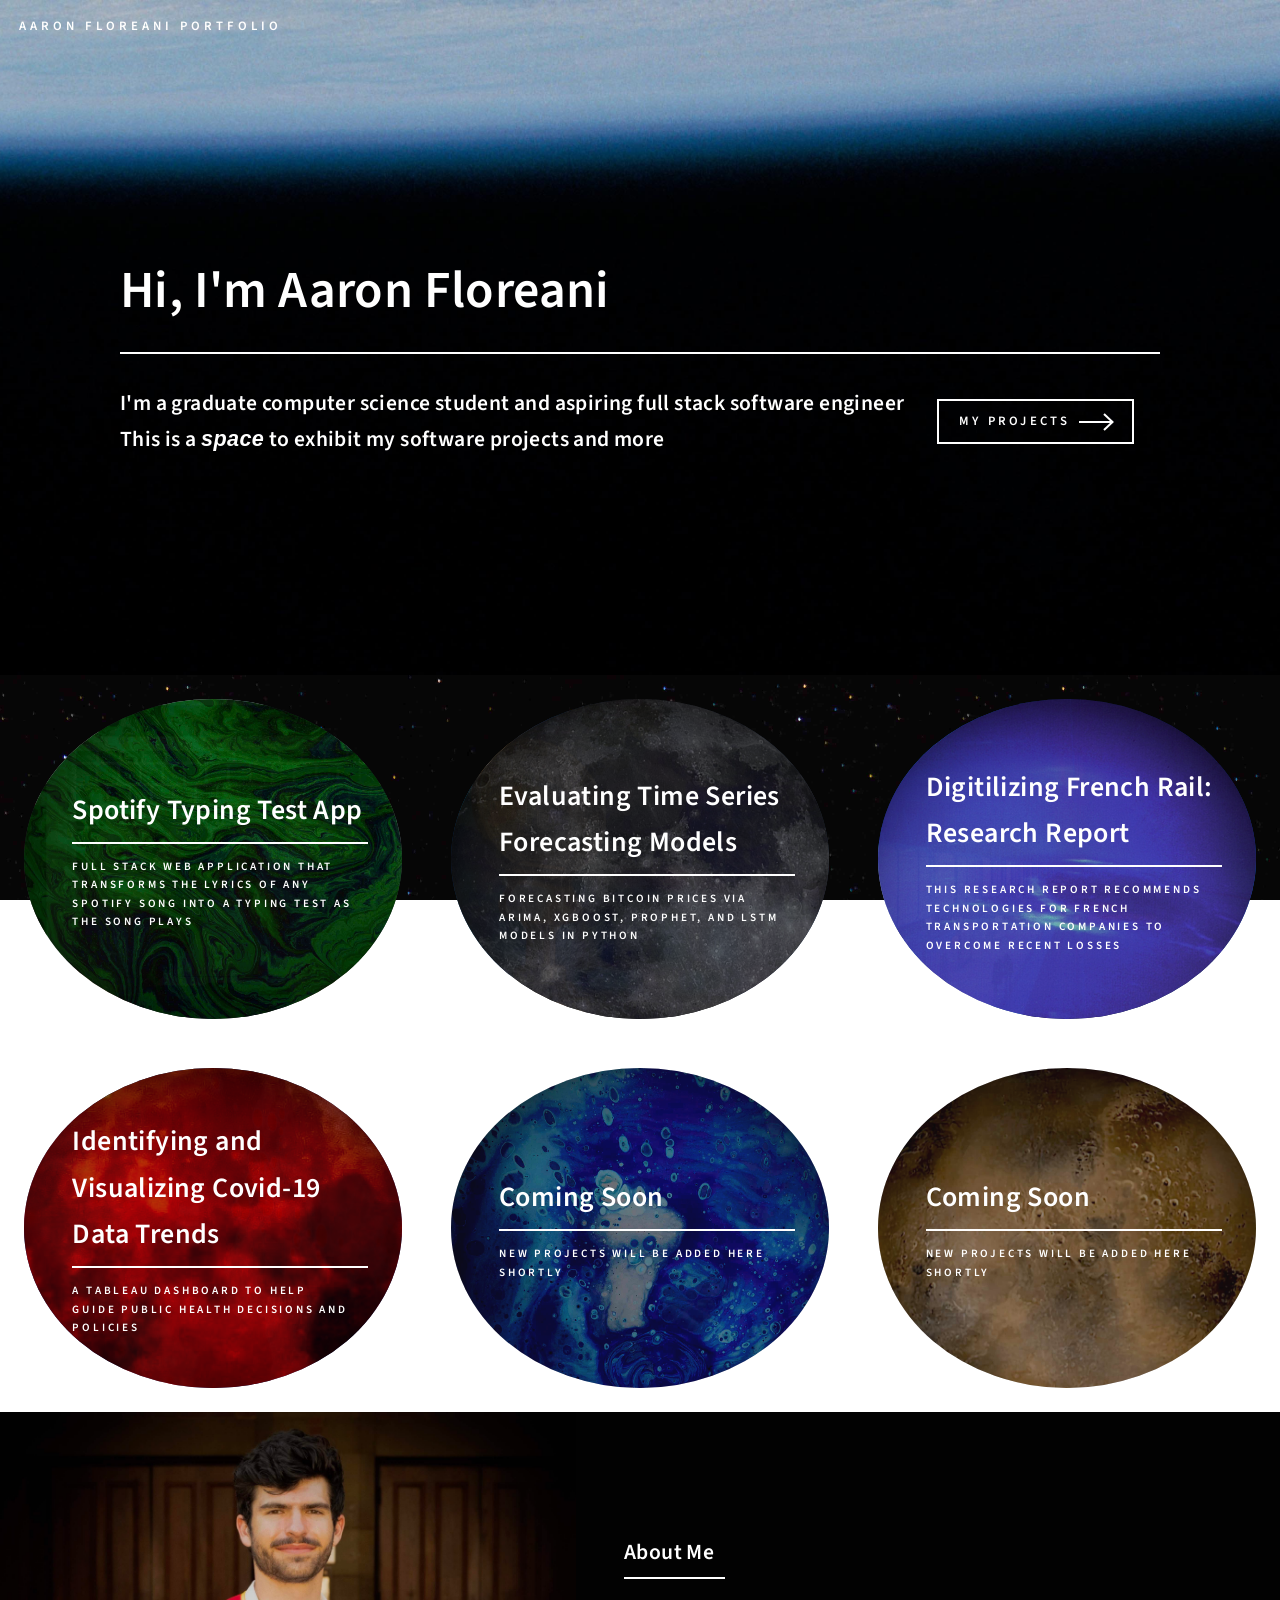
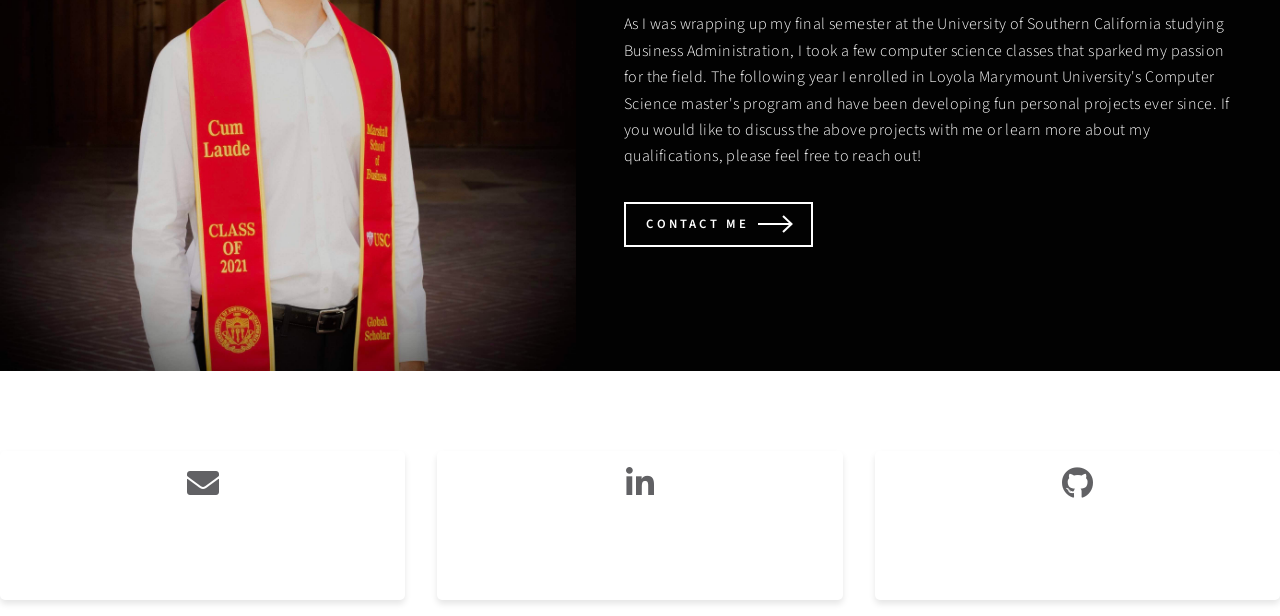
==== commit 9eb3b5df: "smaller image sizes" ====
--- a/index.html
+++ b/index.html
@@ -33,7 +33,7 @@
 				</header>
 				<div class="content">
 					<h3> I'm a graduate computer science student and aspiring full stack software engineer<br />
-						This is a <i>space</i> to exhibit my software projects and more</h3>
+						 This is a <i>space</i> to exhibit my software projects and more</h3>
 					<ul class="actions">
 						<li><a href="#one" class="button next scrolly">My Projects</a></li>
 					</ul>
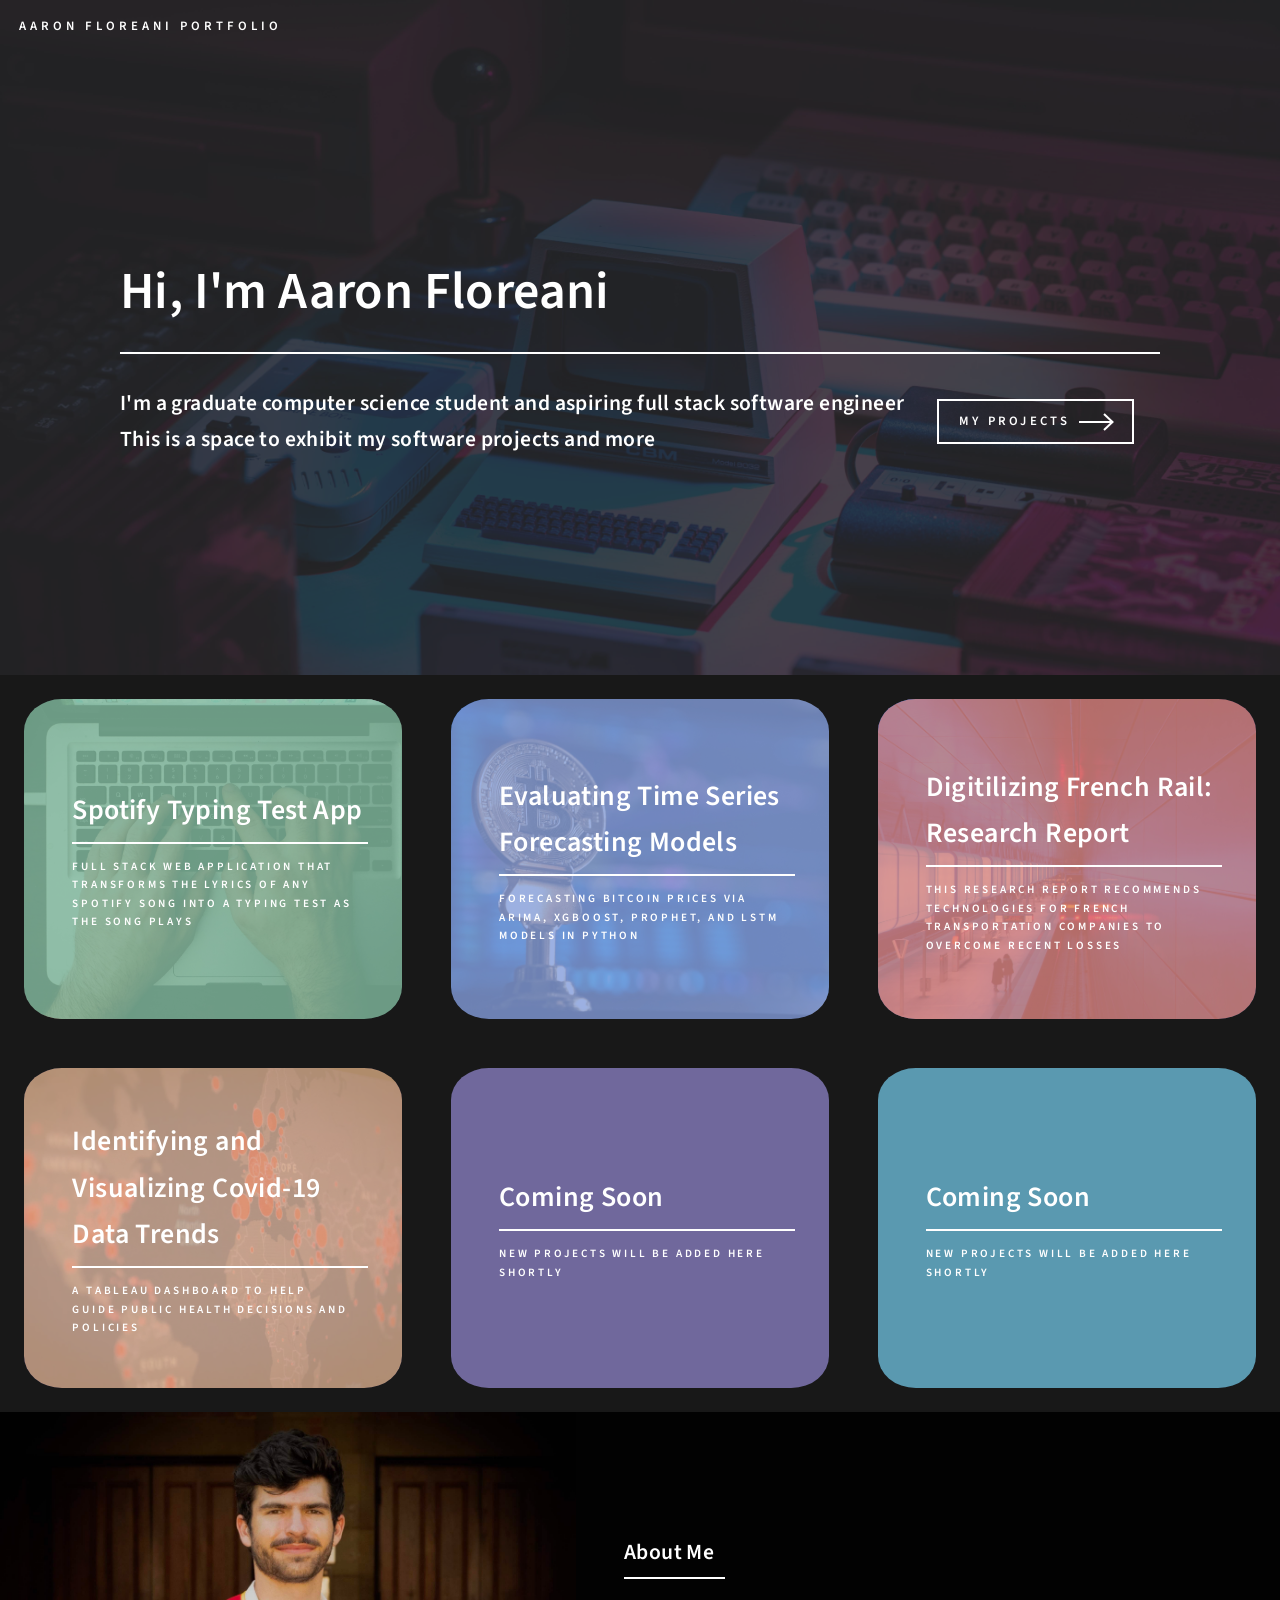
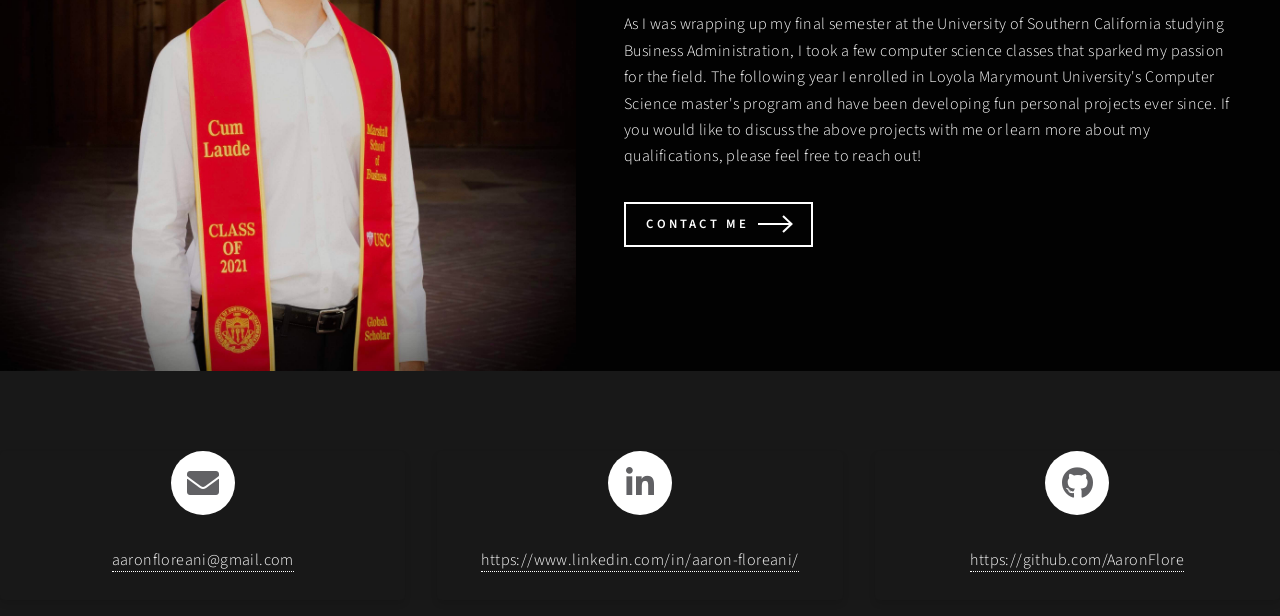
==== commit 48988dac: "no theme" ====
--- a/index.html
+++ b/index.html
@@ -26,14 +26,14 @@
 		<section id="banner" class="major">
 			<div class="inner">
 				<span class="image" style="display: none;">
-					<img src="images/spacetop.jpg" alt="">
+					<img src="images/vintage_comp.jpg" alt="">
 				</span>
 				<header class="major">
 					<h1>Hi, I'm Aaron Floreani</h1>
 				</header>
 				<div class="content">
 					<h3> I'm a graduate computer science student and aspiring full stack software engineer<br />
-						 This is a <i>space</i> to exhibit my software projects and more</h3>
+						 This is a space to exhibit my software projects and more</h3>
 					<ul class="actions">
 						<li><a href="#one" class="button next scrolly">My Projects</a></li>
 					</ul>
--- a/assets/css/main.css
+++ b/assets/css/main.css
@@ -188,10 +188,8 @@
 }
 
 body {
-	background-image: url("cssImages/space3.jpg");
-	background-size: 70%;
-	background-repeat: repeat;
-	background-attachment: fixed;
+	background-color: #181818;
+
 }
 
 /* #28282B*/
@@ -2882,7 +2880,7 @@
 	overflow: hidden;
 	position: relative;
 	width: 40%;
-	border-radius: 50%;
+	border-radius: 10%;
 	flex: 1 0 26%;
 	margin: 1.9%;
 }
@@ -2924,7 +2922,7 @@
 	display: block;
 	height: 100%;
 	left: 0;
-	opacity: 0.95;
+	opacity: .75;
 	position: absolute;
 	width: 100%;
 	z-index: 2;
@@ -2964,40 +2962,29 @@
 }
 
 .tiles article:nth-child(6n - 5):before {
-	/*background-color: #87c5a4;*/
-	background-image: url("cssImages/green2.jpg");
-	background-size: 130%;
+	background-color: #87c5a4;
 }
 
 .tiles article:nth-child(6n - 4):before {
-	/*background-color: ##8d82c4*/
-	background-image: url("cssImages/moon3.jpg");
-	background-size: 105%;
+	background-color: #8ea9e8;
 }
 
 .tiles article:nth-child(6n - 3):before {
-	/*background-color: ##ec8d81*/
-	background-image: url("cssImages/purple.jpg");
-	background-size: 100%;
+	background-color: #ec8d81;
 }
 
 .tiles article:nth-child(6n - 2):before {
-	/*background-color: ##e7b788;*/
-	background-image: url("cssImages/planet2.jpg");
-	background-size: 100%;
+	background-color: #e7b788;
 }
 
 .tiles article:nth-child(6n - 1):before {
-	/*background-color: ##8ea9e8;*/
-	background-image: url("cssImages/blue.jpg");
-	background-size: 100%;
+	background-color: #8d82c4;
 }
 
 .tiles article:nth-child(6n):before {
-	/*background-color: #6fc3df;*/
-	background-image: url("cssImages/sand.jpg");
-	background-size: 100%;
-}
+	background-color: #6fc3df;
+}
+
 
 
 
@@ -3518,7 +3505,7 @@
 	-webkit-align-items: center;
 	-ms-align-items: center;
 	align-items: center;
-	/*background-image: url("../../images/banner.jpg");*/
+	background-image: url("../../images/banner.jpg");
 	display: -moz-flex;
 	display: -webkit-flex;
 	display: -ms-flex;
@@ -3548,7 +3535,7 @@
 	-ms-transition-delay: 0.75s;
 	transition-delay: 0.75s;
 	pointer-events: none;
-	/*background-color: #28282B;*/
+	background-color: #28282B;
 	content: '';
 	display: block;
 	height: 100%;
@@ -3565,7 +3552,16 @@
 }
 
 #banner strong {
-	font-size: 1.2em;
+	color: #fff;
+	text-shadow:
+		0 0 7px #fff,
+		0 0 10px #fff,
+		0 0 21px #fff,
+		0 0 42px #0fa,
+		0 0 82px #0fa,
+		0 0 92px #0fa,
+		0 0 102px #0fa,
+		0 0 151px #0fa;
 }
 
 #banner>.inner {
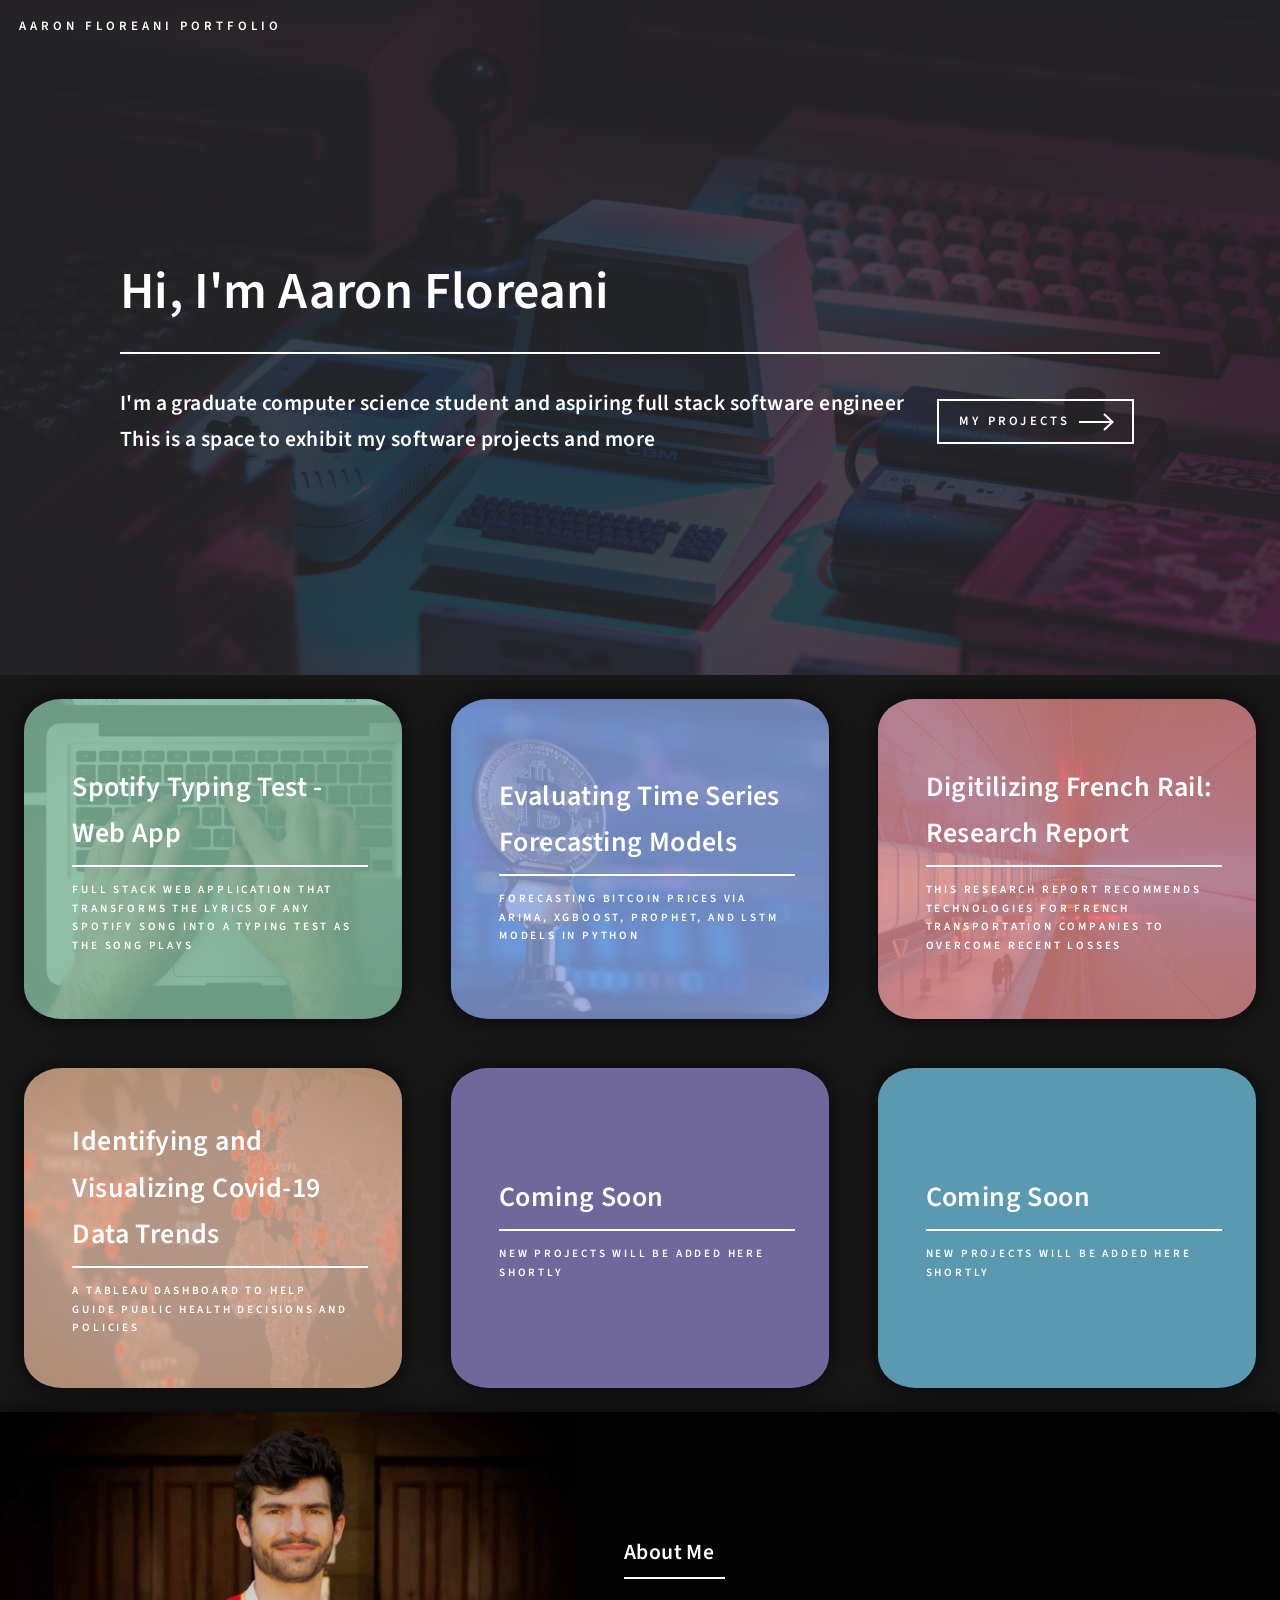
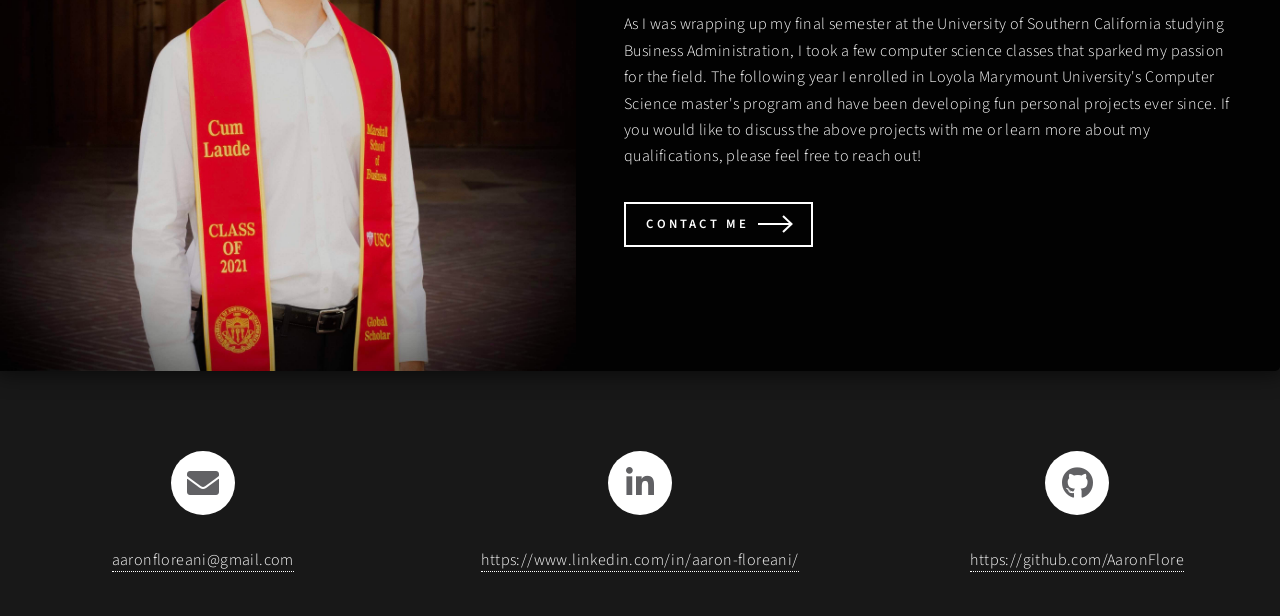
==== commit 6568ca46: "updated landing" ====
--- a/index.html
+++ b/index.html
@@ -51,7 +51,7 @@
 					<img src="images/typing.jpg" alt="" />
 				</span>
 				<header class="major">
-					<h3><a href="landing.html" class="link">Spotify Typing Test App</a></h3>
+					<h3><a href="landing.html" class="link">Spotify Typing Test - Web App</a></h3>
 					<p>Full stack web application that transforms the lyrics of any Spotify song into a typing test as
 						the song plays</p>
 				</header>
--- a/assets/css/main.css
+++ b/assets/css/main.css
@@ -2883,6 +2883,7 @@
 	border-radius: 10%;
 	flex: 1 0 26%;
 	margin: 1.9%;
+	box-shadow: 0px 0px 20px 5px rgba(0, 0, 0, 0.5);
 }
 
 .tiles article .image {
@@ -3057,6 +3058,8 @@
 	-ms-flex-direction: row;
 	flex-direction: row;
 	background-color: #020202;
+	box-shadow: 0px 0px 20px 5px rgba(0, 0, 0, 0.5);
+	border-radius: 5px;
 }
 
 .spotlights>section>.image {
@@ -3782,7 +3785,6 @@
 	margin: 1em;
 	text-align: center;
 	border-radius: 5px;
-	box-shadow: 0 4px 6px rgba(0, 0, 0, 0.1);
 	transition: all 0.3s ease-in-out;
 }
 
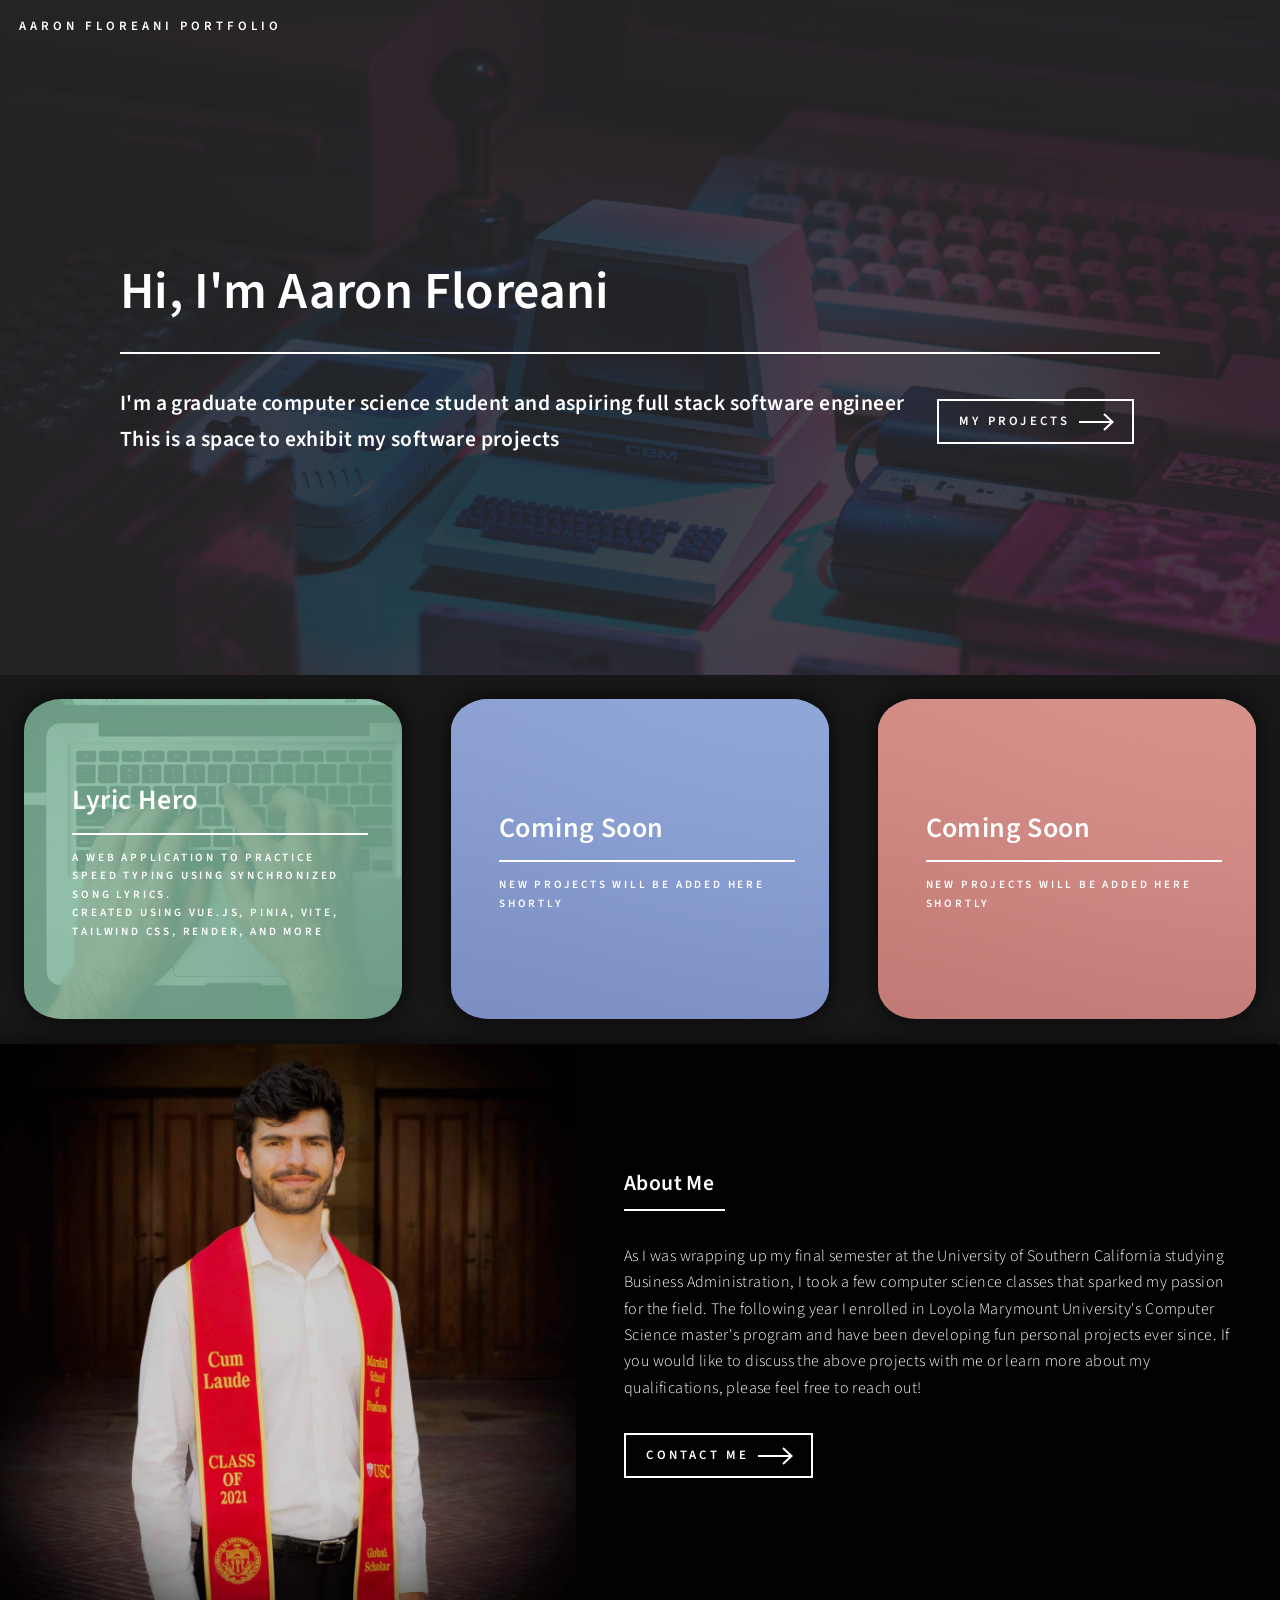
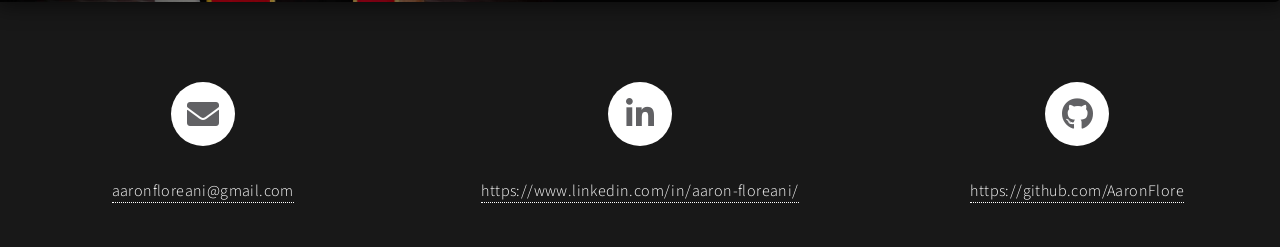
==== commit 1eb9aabf: "removed old projects and landing pages" ====
--- a/index.html
+++ b/index.html
@@ -33,7 +33,7 @@
 				</header>
 				<div class="content">
 					<h3> I'm a graduate computer science student and aspiring full stack software engineer<br />
-						 This is a space to exhibit my software projects and more</h3>
+						 This is a space to exhibit my software projects</h3>
 					<ul class="actions">
 						<li><a href="#one" class="button next scrolly">My Projects</a></li>
 					</ul>
@@ -51,42 +51,14 @@
 					<img src="images/typing.jpg" alt="" />
 				</span>
 				<header class="major">
-					<h3><a href="landing.html" class="link">Spotify Typing Test - Web App</a></h3>
-					<p>Full stack web application that transforms the lyrics of any Spotify song into a typing test as
-						the song plays</p>
+					<h3><a href="https://lyrichero.onrender.com/" class="link">Lyric Hero</a></h3>
+					<p>A web application to practice speed typing using synchronized song lyrics. <br />
+					Created using Vue.js, Pinia, Vite, Tailwind CSS, Render, and more</p>
 				</header>
 			</article>
 			<article>
 				<span class="image">
-					<img src="images/pic02.jpg" alt="" />
-				</span>
-				<header class="major">
-					<h3><a href="landing1.html" class="link">Evaluating Time Series Forecasting Models</a></h3>
-					<p>Forecasting Bitcoin Prices via ARIMA, XGBoost, Prophet, and LSTM models in Python</p>
-				</header>
-			</article>
-			<article>
-				<span class="image">
-					<img src="images/pic03.jpg" alt="" />
-				</span>
-				<header class="major">
-					<h3><a href="landing2.html" class="link">Digitilizing French Rail: Research Report</a></h3>
-					<p>This research report recommends technologies for French transportation companies to overcome
-						recent losses</p>
-				</header>
-			</article>
-			<article>
-				<span class="image">
-					<img src="images/pic04.jpg" alt="" />
-				</span>
-				<header class="major">
-					<h3><a href="landing3.html" class="link">Identifying and Visualizing Covid-19 Data Trends</a></h3>
-					<p>A Tableau Dashboard to Help Guide Public Health Decisions and Policies</p>
-				</header>
-			</article>
-			<article>
-				<span class="image">
-					<img src="images/pic06.jpg" alt="" />
+					<img src="images/pic08.jpg" alt="" />
 				</span>
 				<header class="major">
 					<h3> Coming Soon </h3>
@@ -95,7 +67,7 @@
 			</article>
 			<article>
 				<span class="image">
-					<img src="images/pic05.jpg" alt="" />
+					<img src="images/pic08.jpg" alt="" />
 				</span>
 				<header class="major">
 					<h3> Coming Soon </h3>
